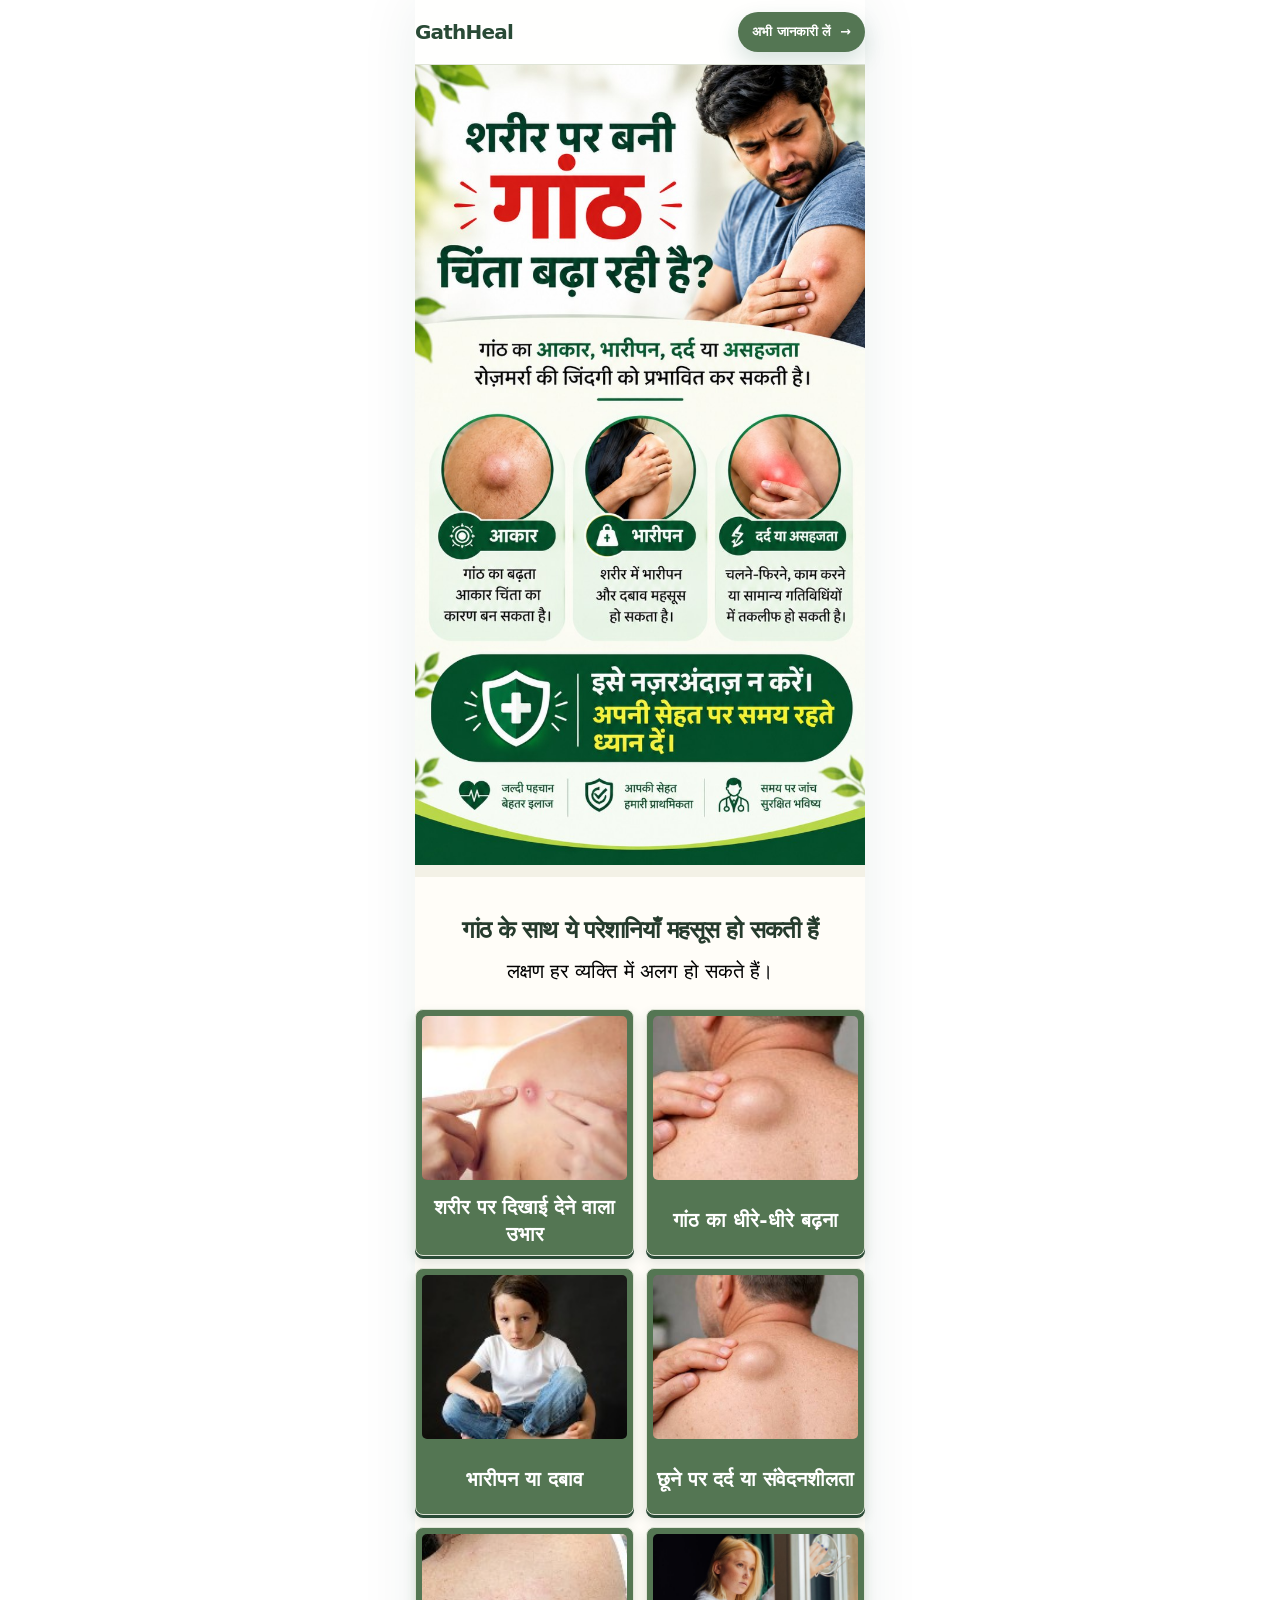
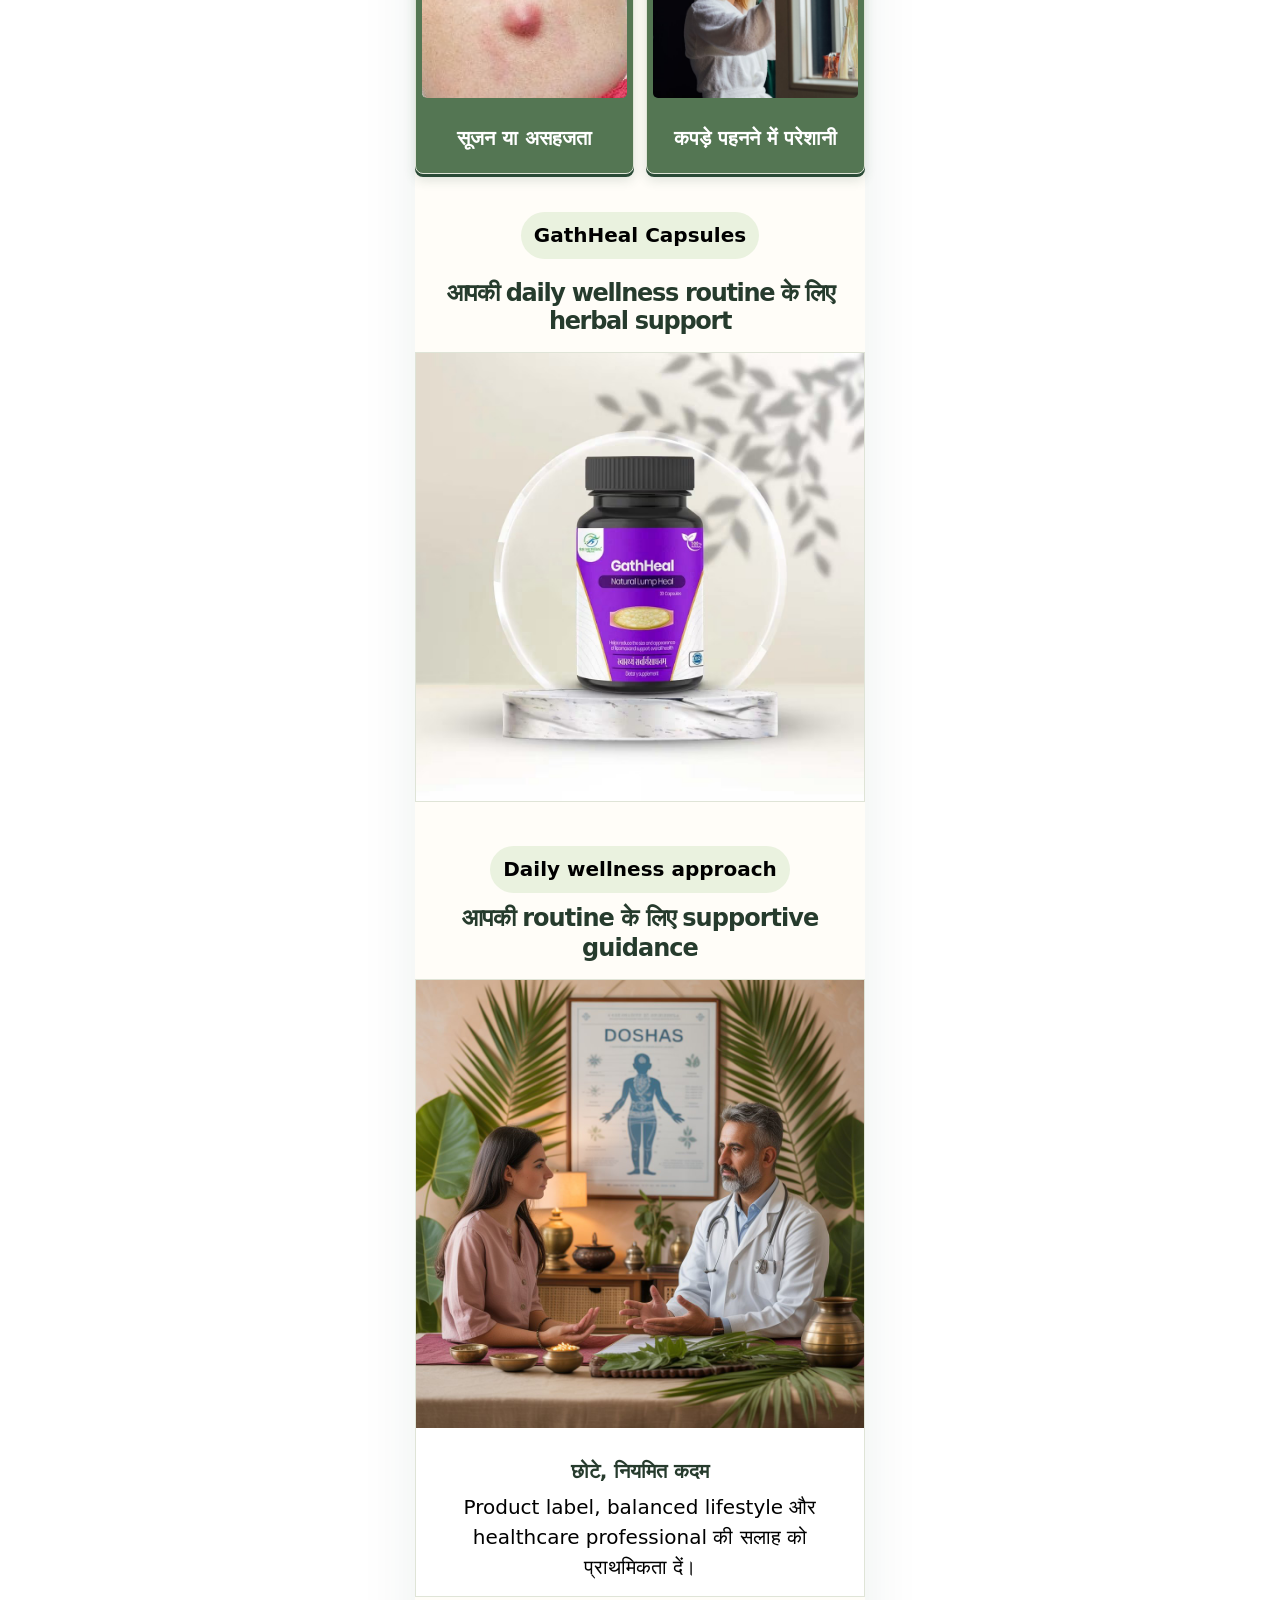
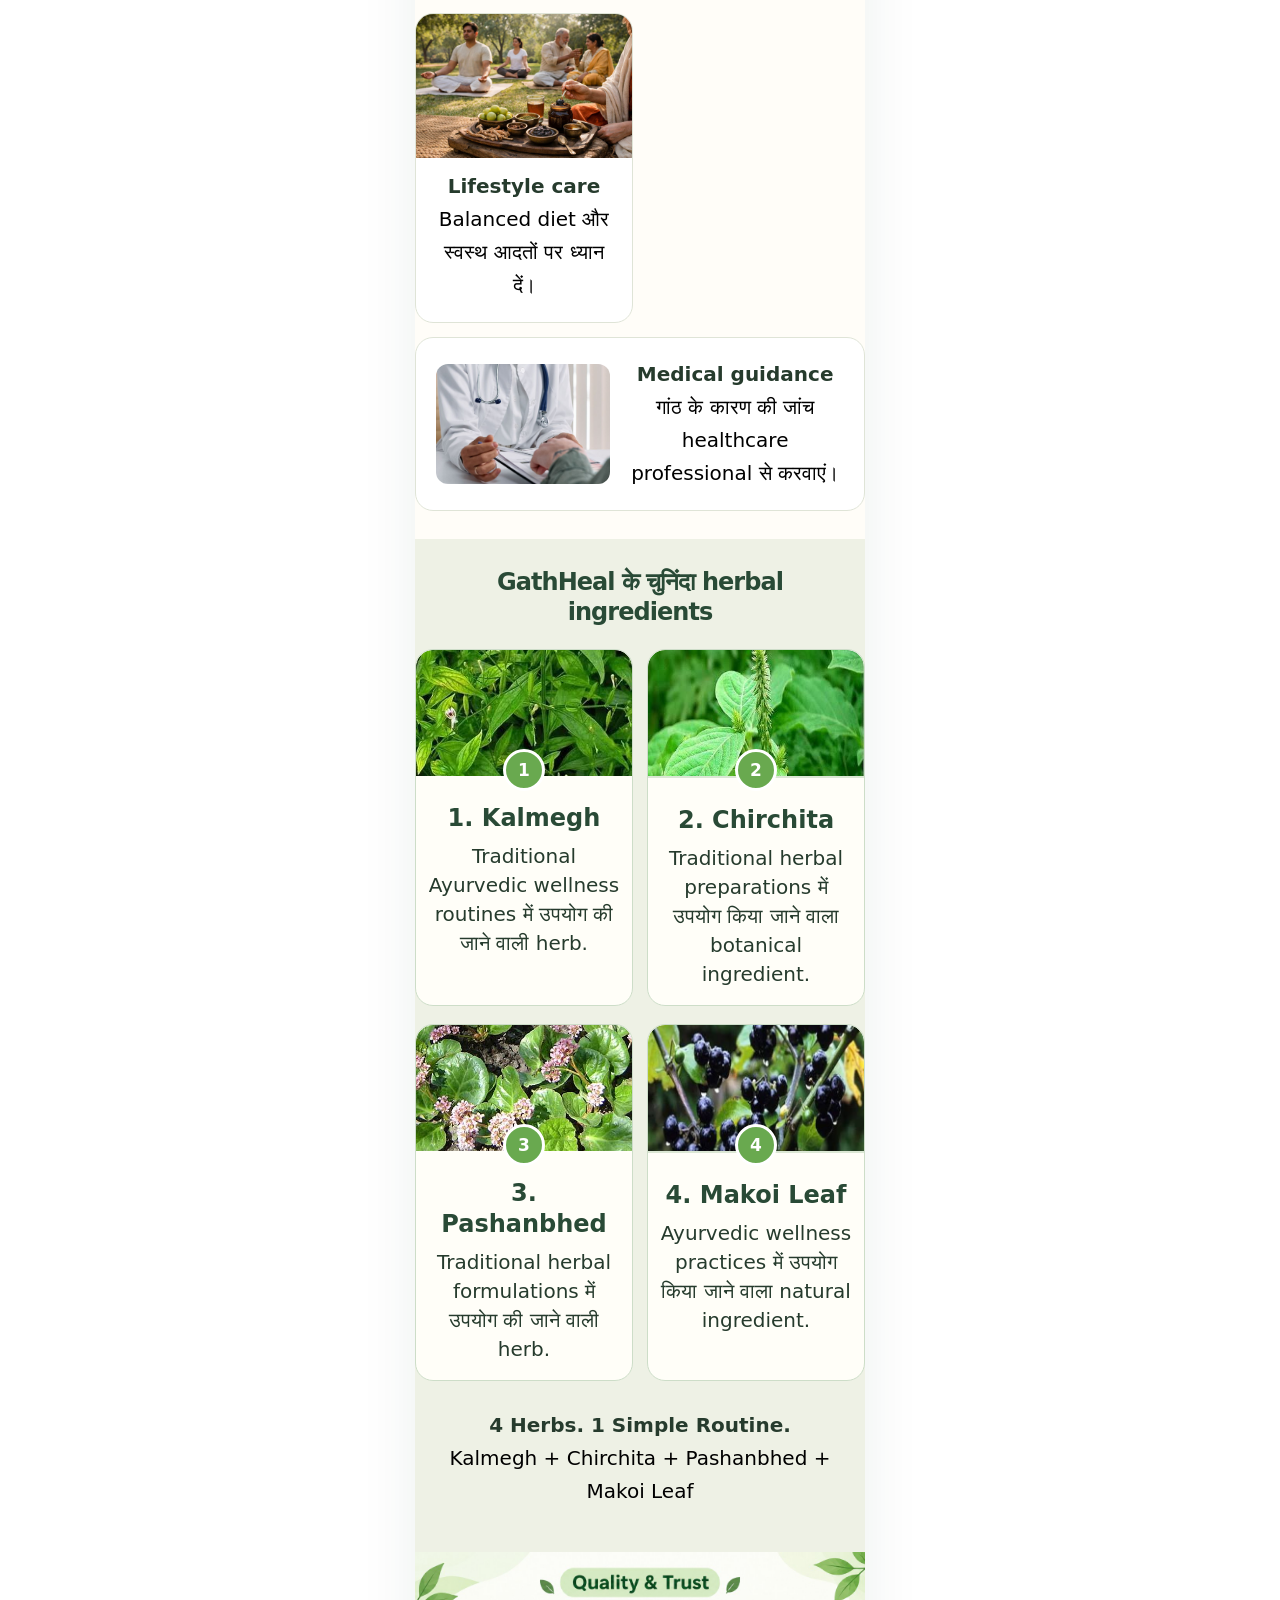
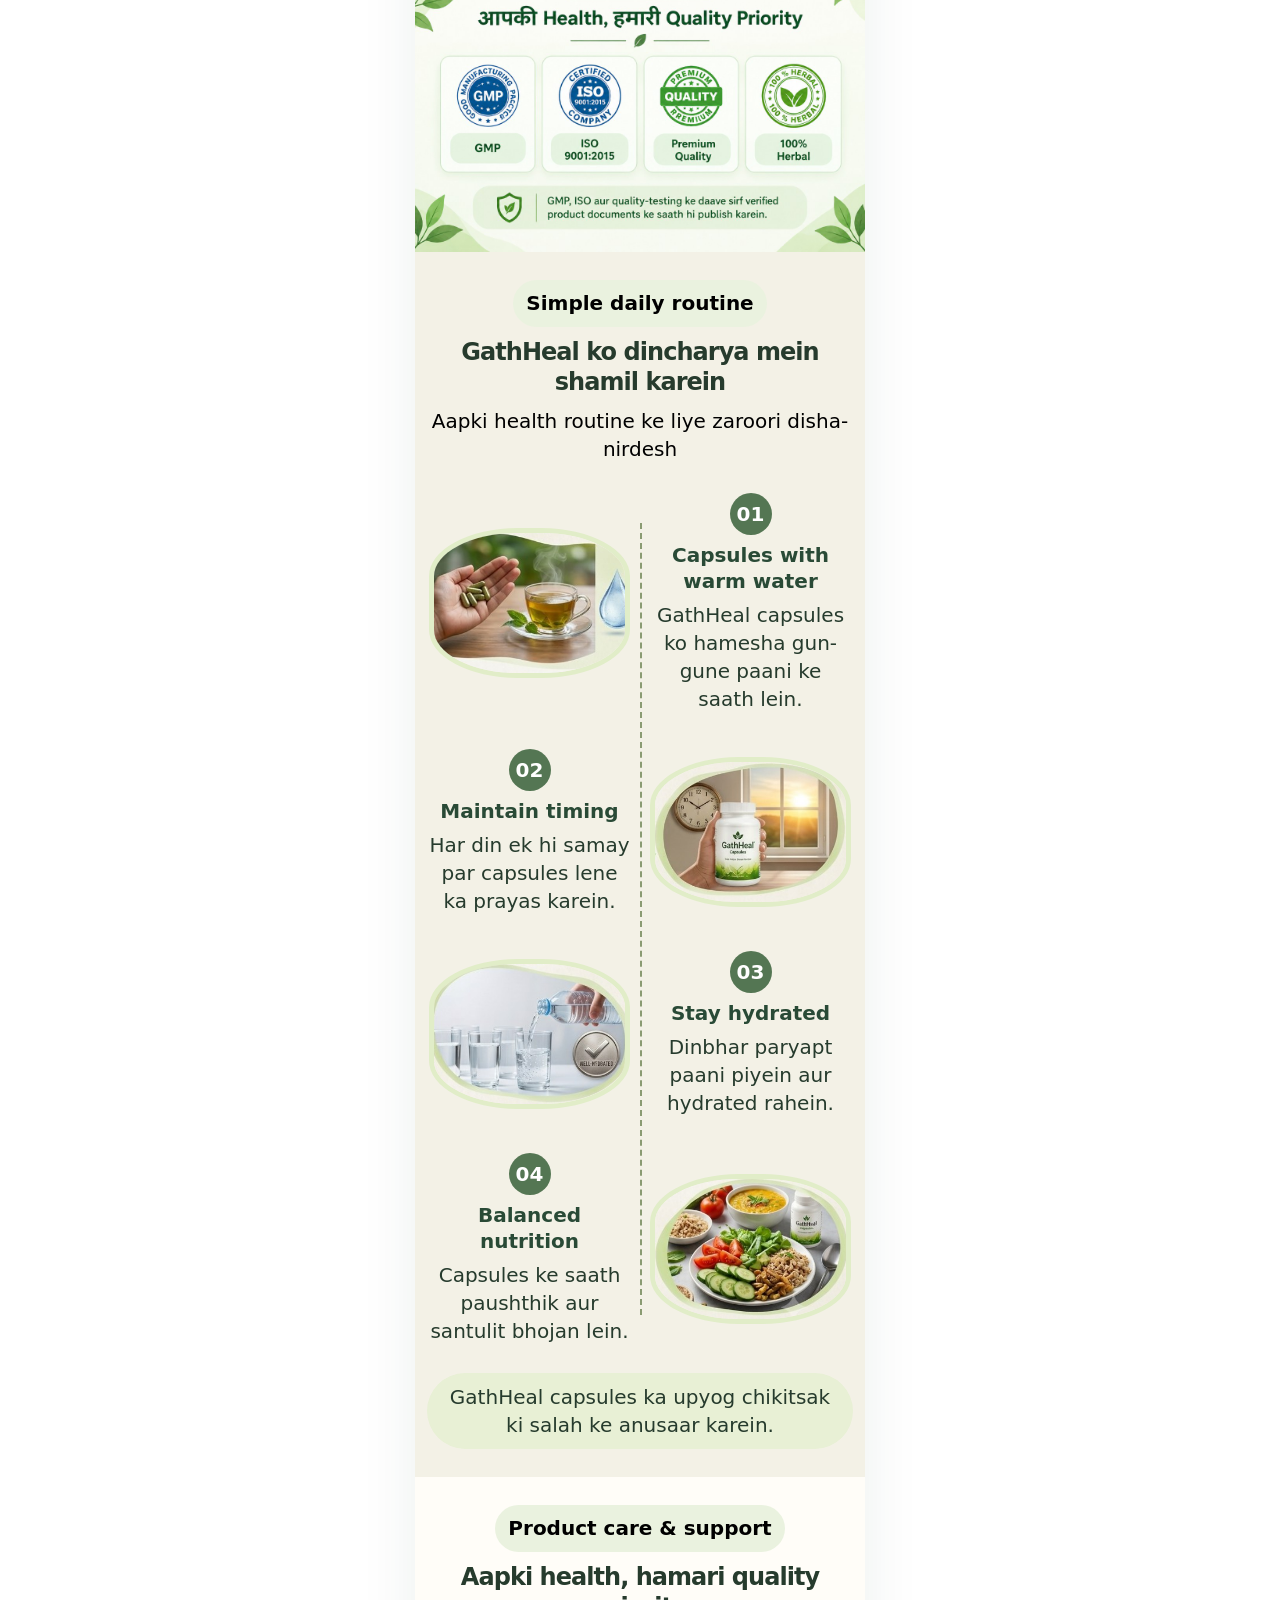
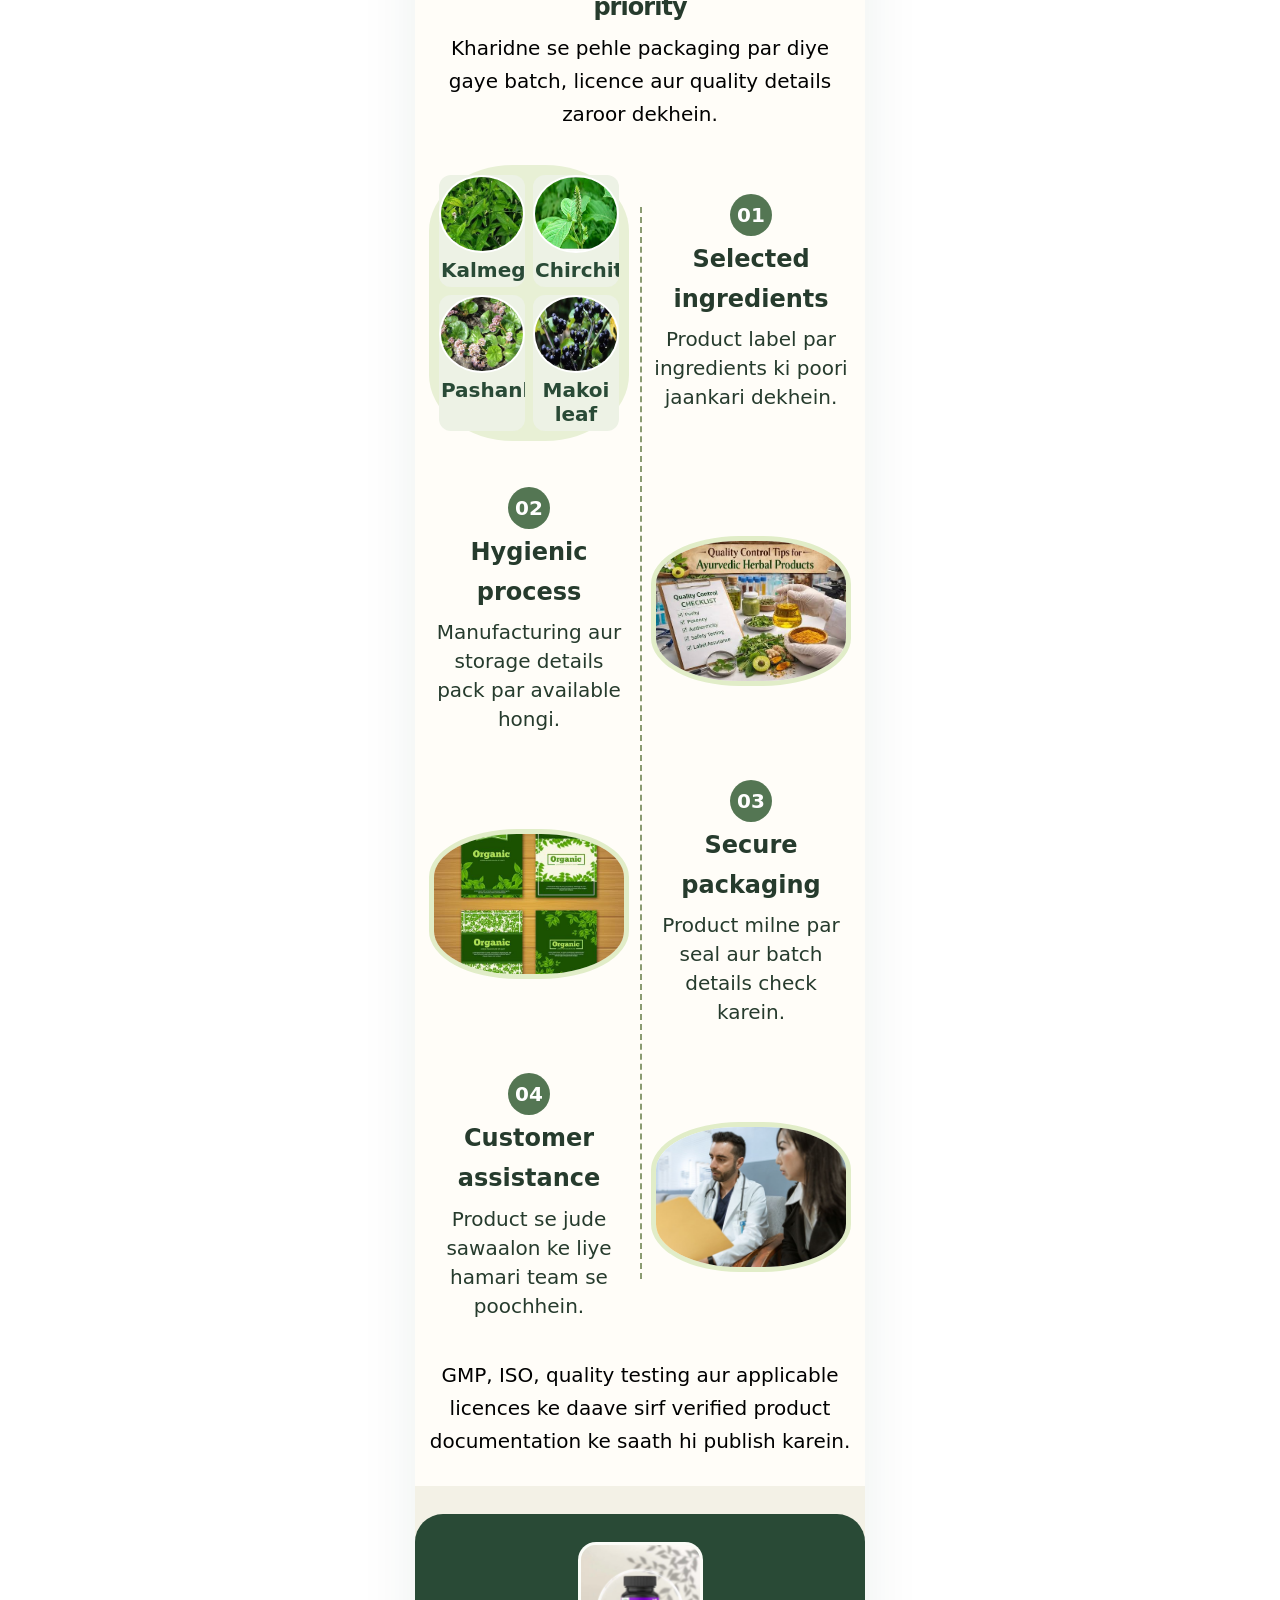
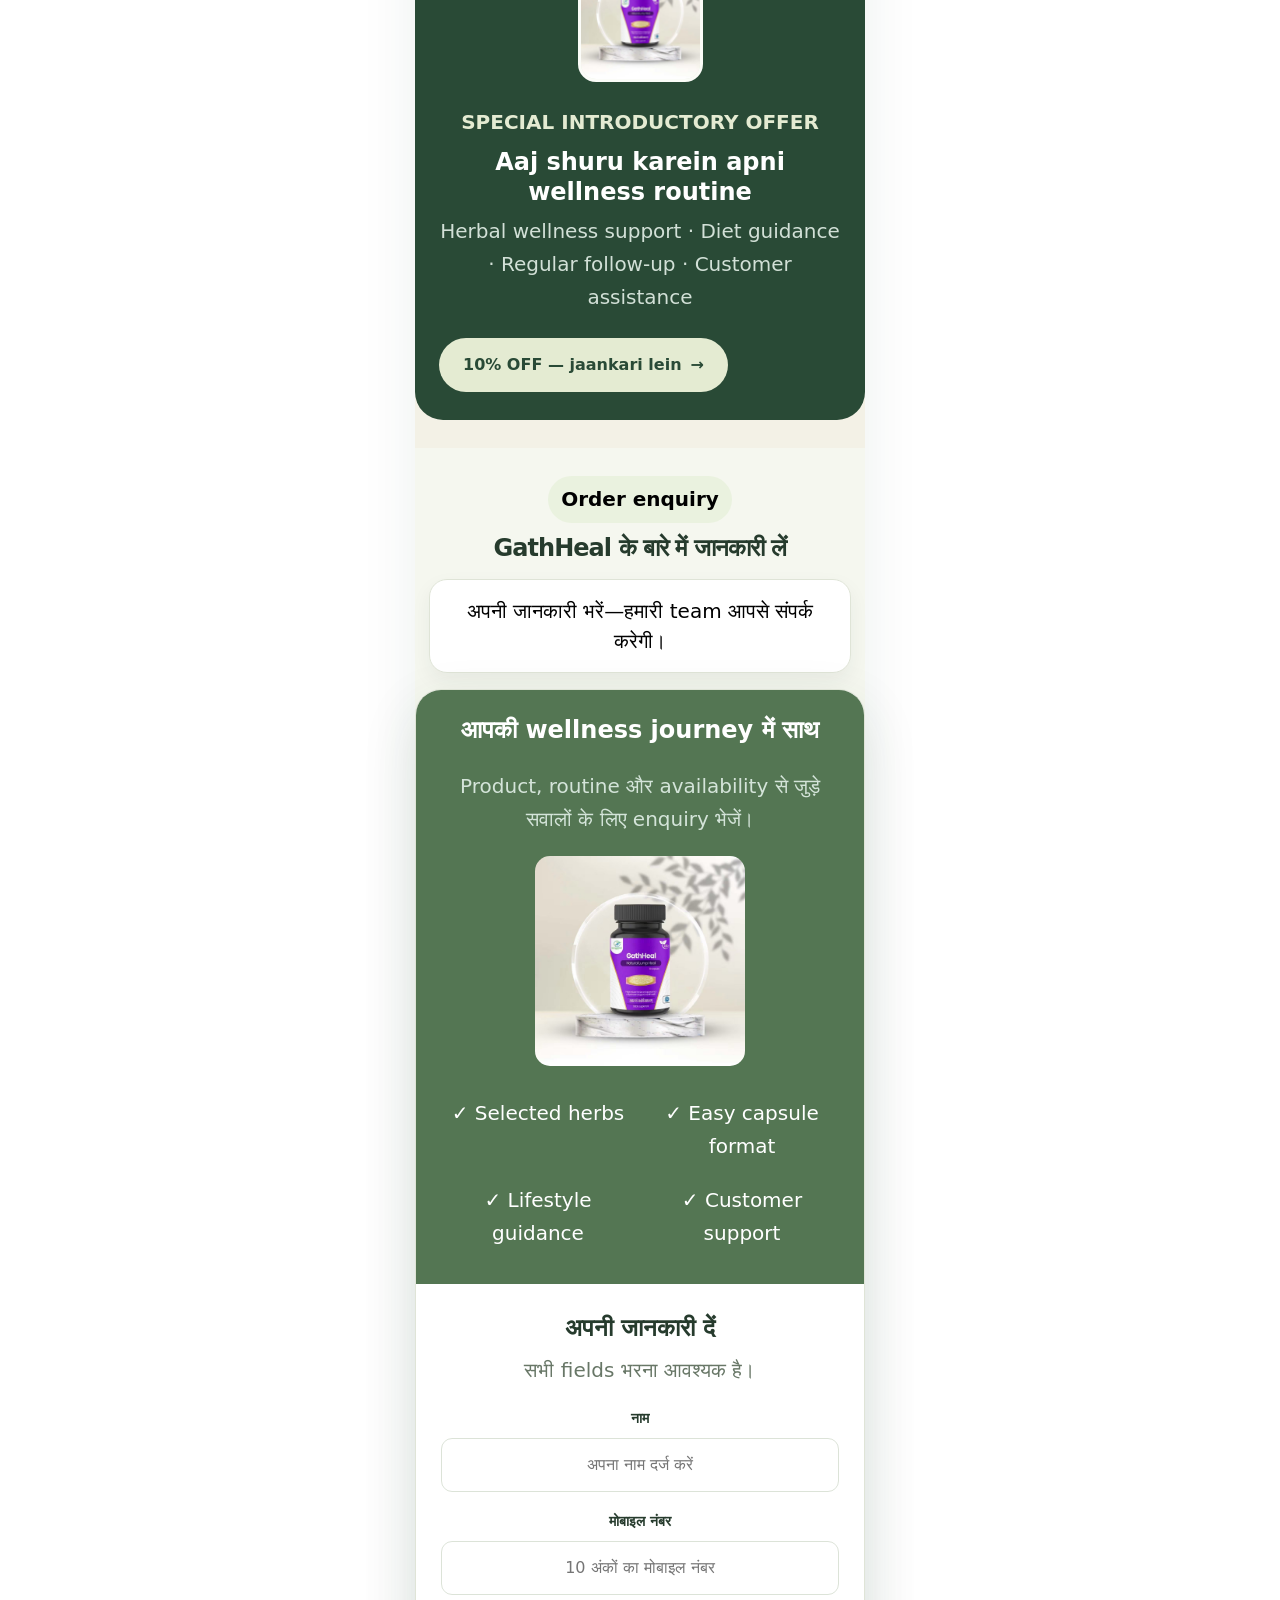
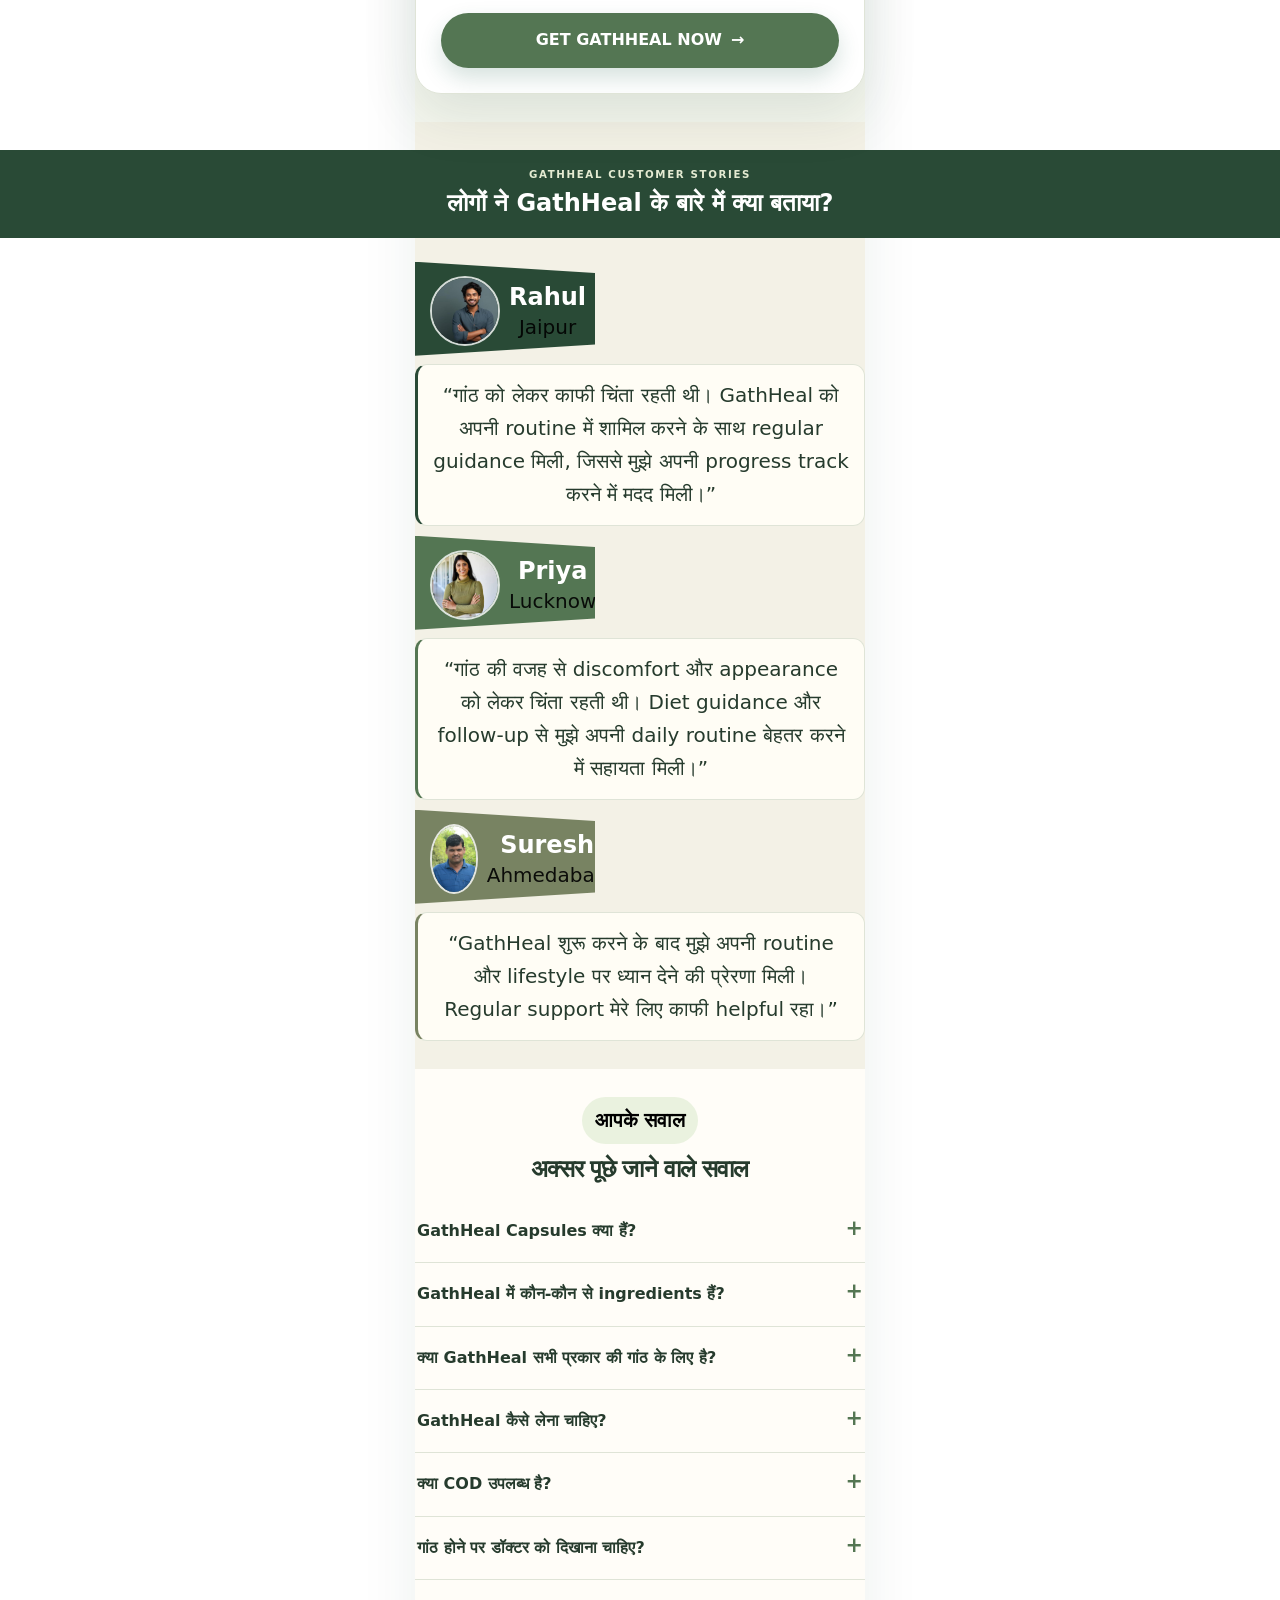
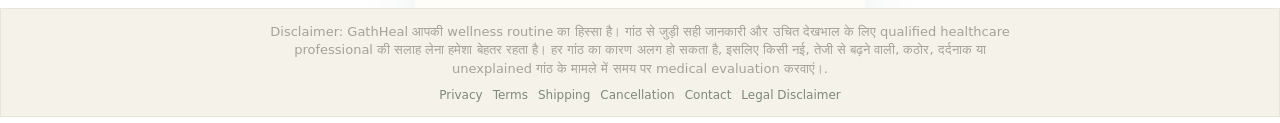
==== index.html @ c0bb1a1f "add" ====
<!doctype html>
<html lang="hi">
<head>
  <meta charset="utf-8">
  <meta name="viewport" content="width=device-width, initial-scale=1">
  <meta name="theme-color" content="#24553c">
  <meta name="description" content="GathHeal Capsules के बारे में जानकारी लें। किसी भी गांठ के लिए healthcare professional से medical evaluation अवश्य करवाएं।">
  <title>GathHeal Capsules | Ayurvedic Wellness Support</title>
  <link rel="stylesheet" href="style.css">
</head>
<body>
 
  <div class="nav-wrap">
    <nav class="nav container" aria-label="मुख्य navigation">
      <span class="brand-name">GathHeal</span>
      <div class="nav-links">
        <a href="#about">हमारे बारे में</a>
        <a href="#ingredients">Ingredients</a>
        <a href="#how-to-use">कैसे लें</a>
        <a href="#faq">FAQs</a>
      </div>
      <a class="button button-small" href="#order">अभी जानकारी लें <span aria-hidden="true">→</span></a>
    </nav>
  </div>

  <main>
    <section class="hero">
      <div class="container">
        <div class="hero-banner">
          <img src="images/gathheal-problem-banner.jpg" alt="शरीर पर बनी गांठ की चिंता, आकार, भारीपन, दर्द और असहजता से जुड़ा GathHeal awareness banner" width="768" height="1366" fetchpriority="high" decoding="async">
        </div>
       
      </div>
    </section>
    

    <section class="section" id="concerns">
      <div class="container">
        <div class="section-head">
          <h2>गांठ के साथ ये परेशानियाँ महसूस हो सकती हैं</h2>
          <p>लक्षण हर व्यक्ति में अलग हो सकते हैं।</p>
        </div>
        <div class="concern-roadmap">
          <svg class="concern-roadmap-track" viewBox="0 0 560 170" preserveAspectRatio="none" aria-hidden="true" focusable="false">
            <path class="concern-road" d="M10 68 C58 68 68 113 136 123 S224 140 280 140 S336 140 424 123 S502 68 550 68" />
            <path class="concern-road-center" d="M10 68 C58 68 68 113 136 123 S224 140 280 140 S336 140 424 123 S502 68 550 68" />
            <g class="concern-road-markers">
              <g transform="translate(49 57)"><circle r="21"/><text y="5">01</text></g>
              <g transform="translate(137 110)"><circle r="21"/><text y="5">02</text></g>
              <g transform="translate(225 132)"><circle r="21"/><text y="5">03</text></g>
              <g transform="translate(313 132)"><circle r="21"/><text y="5">04</text></g>
              <g transform="translate(401 110)"><circle r="21"/><text y="5">05</text></g>
              <g transform="translate(489 57)"><circle r="21"/><text y="5">06</text></g>
            </g>
          </svg>
          <ol class="concern-list" aria-label="गांठ से जुड़ी संभावित परेशानियाँ">
            <li class="concern-card problem-visual">
              <span class="concern-number">01</span>
              <img src="images/concern-bump-reference.jpg" alt="त्वचा पर दिखाई देने वाले उभार का वास्तविक close-up" loading="lazy">
              <p>शरीर पर दिखाई देने वाला उभार</p>
            </li>
            <li class="concern-card problem-visual">
              <span class="concern-number">02</span>
              <img src="images/concern-pain-reference.jpg" alt="गर्दन के उभार को दिखाता close-up" loading="lazy">
              <p>गांठ का धीरे-धीरे बढ़ना</p>
            </li>
            <li class="concern-card problem-visual">
              <span class="concern-number">03</span>
              <img src="images/concern-heaviness-reference.jpg" alt="असहजता महसूस करता बच्चा" loading="lazy">
              <p>भारीपन या दबाव</p>
            </li>
            <li class="concern-card problem-visual">
              <span class="concern-number">04</span>
              <img src="images/lump-symptom-pain.jpg" alt="गर्दन के उभार को छूकर जांचता व्यक्ति" loading="lazy">
              <p>छूने पर दर्द या संवेदनशीलता</p>
            </li>
            <li class="concern-card problem-visual">
              <span class="concern-number">05</span>
              <img src="images/concern-discomfort-reference.jpg" alt="त्वचा पर सूजन जैसे उभार का close-up" loading="lazy">
              <p>सूजन या असहजता</p>
            </li>
            <li class="concern-card problem-visual">
              <span class="concern-number">06</span>
              <img src="images/mirror-check.jpeg" alt="आईने में अपने शरीर को देखते हुए व्यक्ति" loading="lazy">
              <p>कपड़े पहनने में परेशानी</p>
            </li>
          </ol>
        </div>
      </div>
    </section>

   
      <div class="container two-col">
        <div>
          <span class="eyebrow">GathHeal Capsules</span>
          <h1>आपकी daily wellness routine के लिए herbal support</h1>
          
          <div class="section-visual">
            <img src="images/gathheal-product.jpeg" alt="GathHeal capsules का पैक" loading="lazy">
            
          </div>
         
          
        </div>
        
      </div>
    </section>

    <section class="section" id="wellness-support">
      <div class="container">
        <div class="section-head">
          <span class="eyebrow">Daily wellness approach</span>
          <h2>आपकी routine के लिए supportive guidance</h2>
        
        </div>
        <div class="section-visual">
          <img src="images/doctor  img.jpg" alt="व्यक्ति अपनी daily routine notebook में लिखता हुआ" loading="lazy">
          <div><strong>छोटे, नियमित कदम</strong><p>Product label, balanced lifestyle और healthcare professional की सलाह को प्राथमिकता दें।</p></div>
        </div>
        <div class="support-grid">
          
          <div class="support-item"><img class="support-photo" src="images/Lifestyle care.jpg" alt="Wellness routine लिखता व्यक्ति" loading="lazy"><strong>Lifestyle care</strong><p>Balanced diet और स्वस्थ आदतों पर ध्यान दें।</p></div>
          <div class="support-item"><img class="support-photo" src="images/practitioner-consultation.jpeg" alt="Healthcare professional patient को सुनता हुआ" loading="lazy"><strong>Medical guidance</strong><p>गांठ के कारण की जांच healthcare professional से करवाएं।</p></div>
        </div>
      </div>
    </section>

    <section class="section" id="ingredients">
      <div class="container">
        <div class="section-head">
          <span class="eyebrow">Ayurveda-inspired formulation</span>
          <h2>GathHeal के चुनिंदा herbal ingredients</h2>
         
        </div>
        <div class="ingredients">
          <article class="ingredient"><div class="ingredient-art"><img src="images/kalmegh.avif" alt="Kalmegh plant" loading="lazy"></div><div class="ingredient-copy"><h3>Kalmegh</h3><p>Traditional Ayurvedic wellness routines में उपयोग की जाने वाली herb.</p></div></article>
          <article class="ingredient"><div class="ingredient-art"><img src="images/chirchita.jpg" alt="Chirchita plant" loading="lazy"></div><div class="ingredient-copy"><h3>Chirchita</h3><p>Traditional herbal preparations में उपयोग किया जाने वाला botanical ingredient.</p></div></article>
          <article class="ingredient"><div class="ingredient-art"><img src="images/pashanbhed.jpg" alt="Pashanbhed plant" loading="lazy"></div><div class="ingredient-copy"><h3>Pashanbhed</h3><p>Traditional herbal formulations में उपयोग की जाने वाली herb.</p></div></article>
          <article class="ingredient"><div class="ingredient-art"><img class="plant-crop" src="images/makoi-leaf.jpg" alt="Makoi plant" loading="lazy"></div><div class="ingredient-copy"><h3>Makoi Leaf</h3><p>Ayurvedic wellness practices में उपयोग किया जाने वाला natural ingredient.</p></div></article>
        </div>
        <div class="section-head ingredient-summary"><strong>4 Herbs. 1 Simple Routine.</strong><p>Kalmegh + Chirchita + Pashanbhed + Makoi Leaf</p></div>
       
      </div>
    </section>

    <section class="section quality-trust" id="quality-trust">
      <div class="container">
        <img class="quality-trust-infographic" src="images/quality-trust-infographic.jpg" alt="Quality and trust: GMP, ISO 9001:2015, Premium Quality, and 100% Herbal badges with verified documentation note" width="1152" height="768" loading="lazy" decoding="async">
      </div>
    </section>
    <section class="section section-soft" id="how-to-use">
      <div class="container">
        <div class="section-head routine-section-head">
          <span class="eyebrow">Simple daily routine</span>
          <h2>GathHeal ko dincharya mein shamil karein</h2>
          <p>Aapki health routine ke liye zaroori disha-nirdesh</p>
        </div>
        <div class="routine-steps">
          <article class="routine-card">
            <div class="routine-copy"><span class="routine-number">01</span><h3>Capsules with warm water</h3><p>GathHeal capsules ko hamesha gun-gune paani ke saath lein.</p></div>
            <img class="routine-photo" src="images/routine-capsules.jpg" alt="Capsules aur garam herbal chai" loading="lazy" decoding="async">
          </article>
          <article class="routine-card">
            <div class="routine-copy"><span class="routine-number">02</span><h3>Maintain timing</h3><p>Har din ek hi samay par capsules lene ka prayas karein.</p></div>
            <img class="routine-photo" src="images/routine-timing.jpg" alt="Roz ke samay par GathHeal bottle" loading="lazy" decoding="async">
          </article>
          <article class="routine-card">
            <div class="routine-copy"><span class="routine-number">03</span><h3>Stay hydrated</h3><p>Dinbhar paryapt paani piyein aur hydrated rahein.</p></div>
            <img class="routine-photo" src="images/routine-hydration.jpg" alt="Glass mein paani daalte hue" loading="lazy" decoding="async">
          </article>
          <article class="routine-card">
            <div class="routine-copy"><span class="routine-number">04</span><h3>Balanced nutrition</h3><p>Capsules ke saath paushthik aur santulit bhojan lein.</p></div>
            <img class="routine-photo" src="images/routine-nutrition.jpg" alt="Sabziyon aur poshtik bhojan ki plate" loading="lazy" decoding="async">
          </article>
        </div>
        <p class="routine-note">GathHeal capsules ka upyog chikitsak ki salah ke anusaar karein.</p>
      </div>
    </section>

    <section class="section" id="product-care">
      <div class="container">
        <div class="section-head">
          <span class="eyebrow">Product care &amp; support</span>
          <h2>Aapki health, hamari quality priority</h2>
          <p>Kharidne se pehle packaging par diye gaye batch, licence aur quality details zaroor dekhein.</p>
        </div>
        <div class="product-care-steps">
          <article class="product-care-card">
            <div class="product-care-copy"><span class="product-care-number">01</span><h3>Selected ingredients</h3><p>Product label par ingredients ki poori jaankari dekhein.</p></div>
            <div class="product-care-herbs">
              <figure><img src="images/kalmegh.avif" alt="Kalmegh herb" loading="lazy"><figcaption>Kalmegh</figcaption></figure>
              <figure><img src="images/chirchita.jpg" alt="Chirchita herb" loading="lazy"><figcaption>Chirchita</figcaption></figure>
              <figure><img src="images/pashanbhed.jpg" alt="Pashanbhed herb" loading="lazy"><figcaption>Pashanbhed</figcaption></figure>
              <figure><img src="images/makoi-leaf.jpg" alt="Makoi leaf" loading="lazy"><figcaption>Makoi leaf</figcaption></figure>
            </div>
          </article>
          <article class="product-care-card">
            <div class="product-care-copy"><span class="product-care-number">02</span><h3>Hygienic process</h3><p>Manufacturing aur storage details pack par available hongi.</p></div>
            <img class="product-care-photo" src="images/Hygienic process.jpg" alt="GathHeal hygienic manufacturing and product storage" loading="lazy" decoding="async">
          </article>
          <article class="product-care-card">
            <div class="product-care-copy"><span class="product-care-number">03</span><h3>Secure packaging</h3><p>Product milne par seal aur batch details check karein.</p></div>
            <img class="product-care-photo" src="images/Secure packaging.jpg" alt="GathHeal product secure packaging" loading="lazy" decoding="async">
          </article>
          <article class="product-care-card">
            <div class="product-care-copy"><span class="product-care-number">04</span><h3>Customer assistance</h3><p>Product se jude sawaalon ke liye hamari team se poochhein.</p></div>
            <img class="product-care-photo" src="images/doctor-consultation.jpeg" alt="Healthcare professional helping a customer" loading="lazy" decoding="async">
          </article>
        </div>
        <p class="quality-note">GMP, ISO, quality testing aur applicable licences ke daave sirf verified product documentation ke saath hi publish karein.</p>
      </div>
    </section>
<section class="section section-soft" id="offer">
      <div class="container">
        <div class="offer">
          <img class="offer-image" src="images/gathheal-product.jpeg" alt="GathHeal product bottle" loading="lazy">
          <div><span class="offer-tag">SPECIAL INTRODUCTORY OFFER</span><h2>Aaj shuru karein apni wellness routine</h2><p>Herbal wellness support · Diet guidance · Regular follow-up · Customer assistance</p></div>
          <a class="button" href="#order">10% OFF — jaankari lein <span aria-hidden="true">→</span></a>
        </div>
      </div>
    </section>

    <section class="section form-section" id="order">
      <div class="container">
        <div class="section-head">
          <span class="eyebrow">Order enquiry</span>
          <h2>GathHeal के बारे में जानकारी लें</h2>
          <p class="order-intro">अपनी जानकारी भरें—हमारी team आपसे संपर्क करेगी।</p>
        </div>
        <div class="order-card">
          <aside class="order-aside">
            <h3>आपकी wellness journey में साथ</h3>
            <p>Product, routine और availability से जुड़े सवालों के लिए enquiry भेजें।</p>
            <img class="order-image" src="images/gathheal-product.jpeg" alt="GathHeal capsules का product pack" loading="lazy">
            <ul>
              <li>✓ Selected <span>herbs</span></li>
              <li>✓ Easy capsule format</li>
              <li>✓ Lifestyle guidance</li>
              <li>✓ Customer support</li>
            </ul>
          </aside>
          <form class="order-form" id="order-form">
            <h3>अपनी जानकारी दें</h3>
            <p>सभी fields भरना आवश्यक है।</p>
            <div class="field">
              <label for="customer-name">नाम</label>
              <input id="customer-name" name="name" type="text" placeholder="अपना नाम दर्ज करें" autocomplete="name" required minlength="2" title="नाम में केवल अक्षर और spaces दर्ज करें">
            </div>
            <div class="field">
              <label for="customer-phone">मोबाइल नंबर</label>
              <input id="customer-phone" name="phone" type="tel" inputmode="numeric" autocomplete="tel-national" placeholder="10 अंकों का मोबाइल नंबर" pattern="[6-9][0-9]{9}" maxlength="10" title="कृपया 6, 7, 8 या 9 से शुरू होने वाला 10 अंकों का नंबर दर्ज करें" required>
            </div>
            <button class="button" type="submit">GET GATHHEAL NOW <span aria-hidden="true">→</span></button>
          
            
          </form>
        </div>
      </div>
    </section>

    <section class="section testimonials-section" aria-labelledby="testimonials-title">
      <div class="container">
        <header class="testimonials-heading">
          <span>GATHHEAL CUSTOMER STORIES</span>
          <h2 id="testimonials-title">लोगों ने GathHeal के बारे में क्या बताया?</h2>
        </header>
        <div class="testimonial-list">
          <article class="testimonial-row testimonial-rahul">
            <div class="testimonial-person"><span></span><div class="testimonial-identity"><img src="images/suresh.jpg" alt=""><div><h3>Rahul</h3><p>Jaipur</p></div></div></div>
            <blockquote class="testimonial-quote">“गांठ को लेकर काफी चिंता रहती थी। GathHeal को अपनी routine में शामिल करने के साथ regular guidance मिली, जिससे मुझे अपनी progress track करने में मदद मिली।”</blockquote>
          </article>
          <article class="testimonial-row testimonial-priya">
            <div class="testimonial-person"><span></span><div class="testimonial-identity"><img src="images/priyya.jpg" alt=""><div><h3>Priya</h3><p>Lucknow</p></div></div></div>
            <blockquote class="testimonial-quote">“गांठ की वजह से discomfort और appearance को लेकर चिंता रहती थी। Diet guidance और follow-up से मुझे अपनी daily routine बेहतर करने में सहायता मिली।”</blockquote>
          </article>
          <article class="testimonial-row testimonial-suresh">
            <div class="testimonial-person"><span></span><div class="testimonial-identity"><img src="images/mujhesh.avif" alt=""><div><h3>Suresh</h3><p>Ahmedabad</p></div></div></div>
            <blockquote class="testimonial-quote">“GathHeal शुरू करने के बाद मुझे अपनी routine और lifestyle पर ध्यान देने की प्रेरणा मिली। Regular support मेरे लिए काफी helpful रहा।”</blockquote>
          </article>
        </div>
      </div>
    </section>

    <section class="section" id="faq">
      <div class="container">
        <div class="section-head"><span class="eyebrow">आपके सवाल</span><h2>अक्सर पूछे जाने वाले सवाल</h2></div>
       
        <div class="faq">
          <details><summary>GathHeal Capsules क्या हैं?</summary><p>GathHeal एक Ayurvedic herbal formulation है, जिसमें traditional herbs का संयोजन शामिल है। यह supportive wellness product है, किसी बीमारी का इलाज नहीं।</p></details>
          <details><summary>GathHeal में कौन-कौन से ingredients हैं?</summary><p>Kalmegh, Chirchita, Pashanbhed और Makoi Leaf. खरीदने से पहले पैक पर दी गई पूरी ingredient list पढ़ें।</p></details>
          <details><summary>क्या GathHeal सभी प्रकार की गांठ के लिए है?</summary><p>नहीं। हर गांठ का कारण अलग हो सकता है। Proper medical evaluation ज़रूरी है; GathHeal medical diagnosis या treatment का विकल्प नहीं है।</p></details>
          <details><summary>GathHeal कैसे लेना चाहिए?</summary><p>Product label या qualified practitioner द्वारा बताए गए निर्देशों के अनुसार ही लें।</p></details>
          <details><summary>क्या COD उपलब्ध है?</summary><p>COD selected locations पर उपलब्ध हो सकती है। Order enquiry के बाद हमारी team availability confirm करेगी।</p></details>
          <details><summary>गांठ होने पर डॉक्टर को दिखाना चाहिए?</summary><p>हाँ, किसी भी नई गांठ के लिए healthcare professional से सलाह लेना उचित है। अगर गांठ तेजी से बढ़ रही हो, दर्दनाक या कठोर हो, या बनी हुई हो तो जल्द जांच करवाएं।</p></details>
        </div>
      </div>
    </section>
  </main>

  <footer class="disclaimer" id="legal-disclaimer" aria-labelledby="disclaimer-title">
    <div class="container disclaimer-inner">
      <h2 id="disclaimer-title">Disclaimer</h2>
      <p><strong>Disclaimer:</strong> GathHeal आपकी wellness routine का हिस्सा है। गांठ से जुड़ी सही जानकारी और उचित देखभाल के लिए qualified healthcare professional की सलाह लेना हमेशा बेहतर रहता है। हर गांठ का कारण अलग हो सकता है, इसलिए किसी नई, तेजी से बढ़ने वाली, कठोर, दर्दनाक या unexplained गांठ के मामले में समय पर medical evaluation करवाएं।.</p>
      <nav class="policy-links" aria-label="Policies and contact">
        <a href="#policy-detail" data-policy-link data-policy="privacy-policy" aria-expanded="false" aria-controls="policy-detail">Privacy</a>
        <a href="#policy-detail" data-policy-link data-policy="terms-policy" aria-expanded="false" aria-controls="policy-detail">Terms</a>
        <a href="#policy-detail" data-policy-link data-policy="shipping-policy" aria-expanded="false" aria-controls="policy-detail">Shipping</a>
        <a href="#policy-detail" data-policy-link data-policy="cancellation-policy" aria-expanded="false" aria-controls="policy-detail">Cancellation</a>
        <a href="#order">Contact</a>
        <a href="#legal-disclaimer">Legal Disclaimer</a>
      </nav>
      <section class="policy-detail" id="policy-detail" aria-live="polite" hidden>
        <h3 id="policy-detail-title"></h3>
        <p id="policy-detail-text"></p>
      </section>
    </div>
  </footer>
  
  <div class="scroll-cta"><a class="button" href="#order">10% OFF — जानकारी लें <span aria-hidden="true">→</span></a></div>
  <script>
    const year = document.getElementById("year");
    if (year) year.textContent = new Date().getFullYear();

    const policyContent = {
      "privacy-policy": {
        title: "Privacy Policy",
        text: "यह landing page का order form demo है। इसमें दी गई जानकारी किसी server या CRM पर submit या store नहीं होती।"
      },
      "terms-policy": {
        title: "Terms",
        text: "GathHeal herbal wellness support के लिए है; यह diagnosis, emergency treatment या medical care का विकल्प नहीं है। Product label और qualified healthcare professional की सलाह का पालन करें।"
      },
      "shipping-policy": {
        title: "Shipping Policy",
        text: "COD selected locations पर उपलब्ध हो सकती है। Availability और delivery details order से पहले confirm करें।"
      },
      "cancellation-policy": {
        title: "Cancellation Policy",
        text: "इस landing page पर cancellation, return या refund की शर्तें उपलब्ध नहीं हैं। Order देने से पहले seller से लागू शर्तें confirm करें।"
      }
    };
    const policyDetail = document.getElementById("policy-detail");
    const policyDetailTitle = document.getElementById("policy-detail-title");
    const policyDetailText = document.getElementById("policy-detail-text");
    document.querySelectorAll("[data-policy-link]").forEach(function (link) {
      link.addEventListener("click", function (event) {
        event.preventDefault();
        const policy = policyContent[this.dataset.policy];
        if (!policy) return;
        const isOpen = !policyDetail.hidden && policyDetailTitle.textContent === policy.title;
        document.querySelectorAll("[data-policy-link]").forEach(function (policyLink) {
          policyLink.setAttribute("aria-expanded", "false");
        });
        policyDetail.hidden = isOpen;
        if (!isOpen) {
          policyDetailTitle.textContent = policy.title;
          policyDetailText.textContent = policy.text;
          this.setAttribute("aria-expanded", "true");
        }
      });
    });

    const orderForm = document.getElementById("order-form");
    const customerName = document.getElementById("customer-name");
    const customerPhone = document.getElementById("customer-phone");

    customerName.addEventListener("input", function () {
      this.value = this.value.replace(/[^\p{L}\s]/gu, "").replace(/\s+/g, " ").trimStart();
      this.setCustomValidity(this.value.trim().replace(/\s/g, "").length < 2 && this.value.length > 0
        ? "कृपया नाम में कम से कम 2 अक्षर दर्ज करें।"
        : "");
    });
    customerPhone.addEventListener("input", function () {
      this.value = this.value.replace(/\D/g, "").slice(0, 10);
    });

    orderForm.addEventListener("submit", function (event) {
      event.preventDefault();
      if (!this.reportValidity()) return;
      window.location.assign(new URL("thank.html", window.location.href).href);
    });

    function updateScrollCta() {
      const disclaimer = document.getElementById("legal-disclaimer");
      const disclaimerVisible = disclaimer && disclaimer.getBoundingClientRect().top < window.innerHeight;
      document.body.classList.toggle("has-scrolled", window.scrollY > 180);
      document.body.classList.toggle("in-disclaimer", Boolean(disclaimerVisible));
    }
    window.addEventListener("scroll", updateScrollCta, { passive: true });
    updateScrollCta();

    if ("IntersectionObserver" in window && !window.matchMedia("(prefers-reduced-motion: reduce)").matches) {
      document.documentElement.classList.add("motion-ready");
      const revealObserver = new IntersectionObserver(function (entries, observer) {
        entries.forEach(function (entry) {
          if (entry.isIntersecting) {
            entry.target.classList.add("is-visible");
            observer.unobserve(entry.target);
          }
        });
      }, { threshold: 0.12 });
      document.querySelectorAll(".section-head, .problem-visual, .symptom, .section-visual, .ingredient, .quality-trust-card, .step, .support-item, .care-step, .offer, .order-card, .faq details, .disclaimer-inner").forEach(function (element, index) {
        element.classList.add("reveal", "reveal-delay-" + (index % 4));
        revealObserver.observe(element);
      });
    }
  </script>
</body>
</html>
---- style.css ----
/* ===== Global styles ===== */
:root {
  --ink: #263b2d;
  --muted: #687767;
  --green: #547653;
  --green-dark: #294a36;
  --lime: #e4ebd2;
  --cream: #f3f1e6;
  --white: #fffdf8;
  --line: #dfe4d7;
  --orange: #a9824d;
  --shadow: 0 20px 55px rgba(30, 65, 43, .12);
  --radius: 24px;
}

/* Keep accents within a calm herbal palette. */
.symptom { background: #f6f5ec; }
.concern-roadmap { scrollbar-color: #8a9b72 #e8eadf; }
.concern-road { stroke: #71865f; filter: drop-shadow(0 4px 2px rgba(41, 74, 54, .18)); }
.concern-road-center { stroke: #f3f1e6; }
.concern-road-markers circle,
.concern-road-markers g:nth-child(n + 4) circle { fill: #a9824d; }
.concern-card.problem-visual,
.concern-card:nth-child(n + 4) { background: #547653; box-shadow: 0 3px 0 #294a36, 0 6px 12px rgba(41, 74, 54, .16); }
.concern-card.problem-visual { border-color: #dfe4d7; }
.notice { background: #f5f1e4; border-color: #e7dcc3; color: #66583f; }
#ingredients { background: #eef1e5; }
#quality-trust { background: linear-gradient(120deg, #294a36, #3f6547 55%, #547653); }
.testimonial-priya { --testimonial-color: #547653; }
.testimonial-suresh { --testimonial-color: #788362; }
.disclaimer { background: #f5f3e9; border-color: #e8e5d9; }
.problem-visual, .symptom, .section-visual, .ingredient, .step,
.support-item, .offer, .order-card, .order-intro, .faq details,
.notice, .policy-detail { outline: none; animation: none; }

* {
  box-sizing: border-box;
}

html {
  scroll-behavior: smooth;
}

body {
  width: 100%;
  max-width: 450px;
  min-height: 100vh;
  margin: 0 auto;
  container-type: inline-size;
  color: var(--ink);
  background: var(--white);
  font-family: "Noto Sans Devanagari", "Nirmala UI", "Mangal", system-ui, sans-serif;
  line-height: 1.65;
  box-shadow: 0 0 55px rgba(27, 59, 45, .08);
}

a {
  color: inherit;
  text-decoration: none;
}

button, input {
  font: inherit;
}

img {
  max-width: 100%;
}

.container {
  width: min(100% - 30px, 420px);
  margin-inline: auto;
}

#concerns > .container {
  width: min(100% - 16px, 560px);
}

/* ===== Navigation: .nav-wrap, .nav, .brand, .nav-links ===== */
.topbar {
  background: var(--green-dark);
  color: white;
  text-align: center;
  padding: 8px 16px;
  font-size: .84rem;
}

.nav-wrap {
  background: rgba(255,255,255,.93);
  border-bottom: 1px solid var(--line);
}

.nav {
  min-height: 74px;
  display: flex;
  justify-content: space-between;
  align-items: center;
  gap: 20px;
}

.brand {
  display: inline-flex;
  align-items: center;
  gap: 10px;
  font-weight: 850;
  font-size: 1.25rem;
  letter-spacing: -.04em;
}

.brand-name {
  color: var(--green-dark);
  font-weight: 850;
  font-size: 1.25rem;
  letter-spacing: -.04em;
}

.brand-mark {
  width: 37px;
  height: 37px;
  display: grid;
  place-items: center;
  color: var(--green-dark);
  background: var(--lime);
  border-radius: 13px;
  font-size: 1.3rem;
}

.nav-links {
  display: flex;
  gap: 26px;
  align-items: center;
  color: var(--muted);
  font-size: .92rem;
}

.nav-links a:hover {
  color: var(--green);
}

.button {
  display: inline-flex;
  align-items: center;
  justify-content: center;
  gap: 9px;
  border: 0;
  border-radius: 999px;
  padding: 14px 24px;
  color: #fff;
  background: var(--green);
  font-weight: 750;
  cursor: pointer;
  transition: transform .25s ease, background .25s ease, box-shadow .25s ease;
  box-shadow: 0 10px 22px rgba(29,96,73,.18);
}

.button:hover {
  background: var(--green-dark);
  transform: translateY(-2px);
}

.button span[aria-hidden="true"] {
  transition: transform .25s ease;
}

.button:hover span[aria-hidden="true"] {
  transform: translateX(4px);
}

.button-small {
  padding: 10px 19px;
  font-size: .9rem;
}

/* ===== #hero / .hero ===== */
.hero {
  overflow: hidden;
  position: relative;
  background: var(--cream);
  padding: 0 0 24px;
}

.hero::before {
  display: none;
}

.hero > .container {
  width: 100%;
}

.hero-banner {
  overflow: hidden;
  margin: 0;
  border: 0;
  border-radius: 0;
  background: var(--white);
  box-shadow: none;
}

.hero-banner img {
  display: block;
  width: 100%;
  height: auto;
}

.hero-action {
  position: relative;
  display: grid;
  justify-items: center;
  gap: 10px;
  margin: 20px auto 0;
  text-align: center;
}

.hero-action .button {
  min-width: 220px;
}

.hero-medical-note {
  max-width: 360px;
  margin: 4px auto 0;
  color: var(--muted);
  font-size: .78rem;
  text-align: center;
}

.hero-grid {
  display: grid;
  grid-template-columns: 1.08fr .92fr;
  align-items: center;
  gap: 52px;
  position: relative;
}

.eyebrow {
  display: inline-flex;
  text-align: center;
  align-items: center;
  gap: 8px;
  color:black;
   
  background: #eaf2df;
  border-radius: 999px;
  padding: 7px 13px;
  font-size: 23px;
  font-weight: 750; 
   text-align: center;

}

h1, h2, h3, p {
  margin-top: 0;  
  color: black: 
 
}

h1, h2, h3 {
  text-align: center; 
}

h1 {
  max-width: 680px;
  margin: 20px 0 16px;
  font-size: 23px;
  line-height: 1.17;
  letter-spacing: -.055em;
}

h1 span {
  color: var(--green);
}

h2 {
  font-size: 20px; 
   
}

h3 {
  font-size: 22px; 
   text-align: center;
}

.hero-copy {
  color: var(--muted);
  font-size: 1.12rem;
  max-width: 620px;
}

.hero-warning {
  font-size: .88rem;
  margin: 17px 0 0;
  color: #a8191f;
}

.check-grid {
  display: grid;
  grid-template-columns: 1fr 1fr;
  gap: 12px 18px;
  margin: 26px 0 30px;
}

.check-item {
  color: var(--ink);
  font-size: 18px;
}

.check {
  color: var(--green);
  font-weight: 900;
  margin-right: 7px;
}

.hero-art {
  min-height: 440px;
  display: grid;
  place-items: center;
  position: relative;
}

.art-orbit {
  width: min(390px, 92%);
  aspect-ratio: 1;
  border-radius: 50%;
  background: #e9efda;
  display: grid;
  place-items: center;
  position: relative;
}

.art-orbit::before, .art-orbit::after {
  content: "";
  position: absolute;
  border: 1px solid rgba(29,96,73,.14);
  border-radius: 50%;
  inset: 24px;
}

.art-orbit::after {
  inset: 48px;
}

.product-card {
  z-index: 1;
  width: 220px;
  min-height: 315px;
  background: linear-gradient(145deg, #fff 0%, #f4f3e9 100%);
  border: 1px solid #e0e4d7;
  border-radius: 20px 20px 30px 30px;
  box-shadow: 0 28px 50px rgba(31,68,49,.2);
  padding: 24px 19px;
  text-align: center;
  transform: rotate(-4deg);
}

.product-leaf {
  color: var(--green);
  font-size: 2.1rem;
  line-height: 1;
}

.product-name {
  display: block;
  color: var(--green-dark);
  font-size: 1.65rem;
  font-weight: 900;
  letter-spacing: -.06em;
  margin-top: 24px;
}

.product-rule {
  height: 2px;
  width: 52px;
  background: var(--orange);
  margin: 14px auto;
}

.product-sub {
  color: var(--muted);
  font-size: .76rem;
  line-height: 1.55;
}

.product-herbs {
  display: inline-block;
  background: #eaf2df;
  color: var(--green-dark);
  padding: 7px 10px;
  border-radius: 7px;
  font-size: .7rem;
  font-weight: 700;
  margin-top: 16px;
}

.product-photo {
  z-index: 1;
  display: block;
  width: 88%;
  height: auto;
  aspect-ratio: 1;
  object-fit: cover;
  border-radius: 24px;
  box-shadow: 0 20px 40px rgba(31,68,49,.18);
  animation: product-float 5s ease-in-out infinite;
}

.hero-photo-wrap {
  width: 100%;
  height: 300px;
  overflow: hidden;
  position: relative;
  border: 6px solid #fff;
  border-radius: 26px;
  background: #e8e4db;
  box-shadow: 0 22px 45px rgba(31,68,49,.2);
}

.hero-photo {
  display: block;
  width: 100%;
  height: 100%;
  object-fit: cover;
  object-position: 48% 34%;
}

.hero-photo-wrap::after {
  content: "";
  position: absolute;
  inset: 38% 0 0;
  background: linear-gradient(transparent, rgba(17,42,30,.48));
  pointer-events: none;
}

.hero-photo-label {
  position: absolute;
  z-index: 1;
  left: 13px;
  bottom: 13px;
  max-width: 205px;
  color: #fff;
  font-size: .72rem;
  font-weight: 700;
  line-height: 1.4;
  text-shadow: 0 1px 4px rgba(0,0,0,.3);
}

.hero-product-badge {
  position: absolute;
  z-index: 2;
  right: 10px;
  bottom: 11px;
  width: 93px;
  height: 93px;
  padding: 4px;
  border: 2px solid #fff;
  border-radius: 20px;
  background: #fff;
  box-shadow: 0 8px 20px rgba(0,0,0,.2);
}

.hero-product-badge img {
  display: block;
  width: 100%;
  height: 100%;
  object-fit: cover;
  border-radius: 14px;
}

.floating-note {
  position: absolute;
  z-index: 2;
  background: white;
  box-shadow: var(--shadow);
  border: 1px solid var(--line);
  border-radius: 14px;
  padding: 12px 16px;
  font-size: .83rem;
  font-weight: 700;
}

.note-one {
  top: 62px;
  right: 4px;
}

.note-two {
  bottom: 45px;
  left: 0;
}

.trust-row {
  display: flex;
  gap: 22px;
  flex-wrap: wrap;
  margin-top: 30px;
  color: var(--muted);
  font-size: .82rem;
}

.trust-row span {
  display: inline-flex;
  gap: 7px;
  align-items: center;
}

/* ===== Shared section layout: .section, .section-head ===== */
.section {
  padding: 40px 0;
}

.section-soft {
  background: var(--cream);
}

.section-head {
  max-width: 720px;
  margin: 0 auto 24px;
  text-align: center;
}

.section-head h2 {
  font-size: 23px;
  line-height: 1.25;
  letter-spacing: -.04em;
  margin: 10px 0;
}

.section-head p {
  
  margin-bottom: 0; 
  color: black;

}

/* ===== #concerns: .problem-visuals, .problem-visual ===== */
.symptoms {
  display: grid;
  grid-template-columns: repeat(4, 1fr);
  gap: 14px; 
 
}

.symptom {
  padding: 19px;
  border: 1px solid var(--line);
  border-radius: 16px;
  background: rgb(232, 230, 230);
  font-weight: 650;
  font-size: 16px
}

.symptom-icon {
  display: block;
  font-size: 16px;
  margin-bottom: 8px;
}

.problem-visuals {
  display: grid;
  grid-template-columns: repeat(2, minmax(0, 1fr));
  gap: 12px;
  margin-bottom: 14px;
}

.problem-visual {
  min-width: 0;
  margin: 0;
  overflow: hidden;
  border: 1px solid var(--line);
  border-radius: 15px;
  background: #fff;
  text-align: center;
}

.problem-visual img {
  display: block;
  width: 100%;
  aspect-ratio: 1.72;
  object-fit: cover;
}

.problem-visual figcaption {
  min-height: 42px;
  display: grid;
  place-items: center;
  padding: 7px 5px;
  color: var(--green-dark);
  font-size: .8rem;
  font-weight: 750;
  line-height: 1.35;
}

.concern-roadmap {
  position: relative;
  isolation: isolate;
  width: 100%;
  max-width: 560px;
  margin: 0 auto;
  overflow-x: auto;
  overscroll-behavior-inline: contain;
  scroll-snap-type: inline mandatory;
  scrollbar-color: #3189d8 #e4edf6;
  scrollbar-width: thin;
}

.concern-roadmap-track {
  position: absolute;
  top: 0;
  left: 0;
  width: 560px;
  height: 170px;
  z-index: 0;
  pointer-events: none;
}

.concern-road {
  fill: none;
  stroke: #123c69;
  stroke-width: 34px;
  stroke-linecap: round;
  stroke-linejoin: round;
  filter: drop-shadow(0 4px 2px rgba(6, 31, 57, .25));
}

.concern-road-center {
  fill: none;
  stroke: #fff;
  stroke-width: 2.5px;
  stroke-dasharray: 10 10;
  stroke-linecap: butt;
}

.concern-road-markers circle {
  fill: #168df0;
  stroke: #fff;
  stroke-width: 5px;
  filter: drop-shadow(0 3px 2px rgba(12, 49, 82, .25));
}

.concern-road-markers g:nth-child(n + 4) circle {
  fill: #145487;
}

.concern-road-markers text {
  fill: #fff;
  font: 800 15px system-ui, sans-serif;
  text-anchor: middle;
}

.concern-list {
  position: relative;
  z-index: 1;
  display: flex;
  gap: 6px;
  width: max-content;
  min-width: 560px;
  margin: 0;
  padding: 170px 8px 14px;
  list-style: none;
}

.concern-card.problem-visual {
  position: relative;
  flex: 0 0 82px;
  min-width: 0;
  margin: 0;
  padding: 6px;
  overflow: hidden;
  border: 1px solid #c5d9eb;
  border-radius: 8px;
  background: #168df0;
  text-align: center;
  box-shadow: 0 3px 0 #0b5da8, 0 6px 12px rgba(15, 57, 96, .2);
  color: #fff;
  scroll-snap-align: start;
}

.concern-card:nth-child(n + 4) {
  background: #124a7c;
  box-shadow: 0 3px 0 #0b3153, 0 6px 12px rgba(15, 57, 96, .2);
}

.concern-card img {
  display: block;
  width: 100%;
  aspect-ratio: 1.2;
  border-radius: 5px;
  object-fit: cover;
  transform-origin: center;
  animation: concern-image-focus 6s ease-in-out infinite;
  will-change: transform, filter;
}

.concern-card:nth-child(2) img { animation-delay: 1s; }
.concern-card:nth-child(3) img { animation-delay: 2s; }
.concern-card:nth-child(4) img { animation-delay: 3s; }
.concern-card:nth-child(5) img { animation-delay: 4s; }
.concern-card:nth-child(6) img { animation-delay: 5s; }

@keyframes concern-image-focus {
  0%, 16.66%, 100% {
    transform: scale(1);
    filter: brightness(1);
  }
  3%, 13.66% {
    transform: scale(1.13);
    filter: brightness(1.08) saturate(1.08);
  }
}

.concern-number {
  position: absolute;
  width: 1px;
  height: 1px;
  padding: 0;
  margin: -1px;
  overflow: hidden;
  clip: rect(0, 0, 0, 0);
  white-space: nowrap;
  border: 0;
}

.concern-card p {
  display: grid;
  min-height: 62px;
  place-items: center;
  margin: 7px 0 0;
  padding: 5px 2px 0;
  color: #fff;
  font-size: .7rem;
  font-weight: 800;
  line-height: 1.35;
}

@media (prefers-reduced-motion: reduce) {
  .concern-card img {
    animation: none;
    will-change: auto;
  }
}

.notice {
  background: #fff6e9;
  border: 1px solid #f2ddbd;
  color: #6f522e;
  border-radius: 16px;
  padding: 17px 20px;
  margin-top: 16px;
  font-size: .92rem;
}

/* ===== #about / #wellness-support / #how-to-use section visuals ===== */
.section-visual {
  display: grid;
  grid-template-columns: 1fr;
  gap: 13px;
  margin: 16px 0;
  padding: 13px;
  border: 1px solid var(--line);
  border-radius: 18px;
  background: #fff;
}

.section-visual img {
  display: block;
  width: 100%;
  height: 300px;
  border-radius: 13px;

  background: #edf3e3;
}

.section-visual strong {
  display: block;
  margin-bottom: 4px;
  font-size: .91rem; 
  text-align: center;
}

.section-visual p {
  margin: 0;
  color: black;
  font-size: 17px;
  line-height: 1.5;
}

.section-visual--dark {
  border-color: rgba(213, 7, 7, 0.15);
  background: rgba(255,255,255,.08);
}

.section-visual--dark p {
  color: #d4e4d9;
}

.section-visual--dark strong {
  color: #fff;
}

/* ===== #about section ===== */
#about .two-col > div:first-child > .eyebrow {
  display: flex;
  width: fit-content;
  margin-inline: auto;
}

.support-grid.about-support-grid {
  grid-template-columns: 1fr 1fr;
}

.about-support-infographic {
  display: block;
  width: 100%;
  height: auto;
  margin: 0 auto;
  border-radius: 16px;
}

.two-col {
  display: grid;
  grid-template-columns: 1fr 1fr;
  gap: 50px;
  align-items: center;  
  
}

.two-col h2 {
  font-size: 20px;
  line-height: 1.25;
  letter-spacing: -.045em;
  margin: 14px 0; 
  text-color: black;
}

.two-col p {
  color : black;  
 
}

.benefit-list {
  display: grid;
  grid-template-columns: 1fr 1fr;
  gap: 12px;
  margin: 24px 0 28px;
}

.benefit {
  background: #f5f8f1;
  border-radius: 12px;
  padding: 13px;
  font-size: .9rem;
  font-weight: 650; 
  font-color :black; 
}

/* ===== #ingredients section ===== */
#ingredients {
  background: #f0f7e9;
}

#ingredients .section-head .eyebrow {
  display: none;
}

#ingredients .section-head h2 {
  margin: 0 auto 22px;
  color: var(--green-dark);
}

.ingredient-summary {
  margin: 28px auto 0;
}

.ingredients {
  display: grid;
  grid-template-columns: repeat(2, minmax(0, 1fr));
  gap: 18px 14px;
  counter-reset: ingredient;
}

#quality-trust {
  overflow: hidden;
  background: linear-gradient(120deg, #123f30, #1b6046 55%, #2d7952);
  color: #fff;
}

#quality-trust > .container {
  width: min(100% - 30px, 560px);
}

#quality-trust .section-head {
  margin-bottom: 20px;
  text-align: center;
}

#quality-trust .section-head .eyebrow,
#quality-trust .section-head h2 {
  color: #fff;
}

#quality-trust .section-head .eyebrow {
  background: rgba(255, 255, 255, .14);
}

.quality-trust-grid {
  display: grid;
  grid-template-columns: repeat(4, minmax(0, 1fr));
  gap: 12px;
}

.quality-trust-card {
  min-height: 164px;
  display: flex;
  flex-direction: column;
  align-items: center;
  justify-content: center;
  gap: 12px;
  padding: 12px 8px;
  border: 1px solid #e1eadf;
  border-radius: 16px;
  background: #fbfcf8;
  color: var(--green-dark);
  text-align: center;
  box-shadow: 0 10px 24px rgba(7, 34, 23, .14);
}

.quality-trust-card img {
  display: block;
  width: min(100%, 112px);
  height: 96px;
  padding: 4px;
  border-radius: 12px;
  background: #fff;
  object-fit: contain;
}

.quality-trust-card strong {
  font-size: .88rem;
  line-height: 1.25;
}

.quality-trust-note {
  max-width: 540px;
  margin: 16px auto 0;
  color: rgba(255, 255, 255, .82);
  font-size: .76rem;
  line-height: 1.5;
  text-align: center;
}

html.motion-ready .quality-trust-card.reveal.is-visible {
  animation: quality-card-enter .65s cubic-bezier(.2, .7, .2, 1) both;
}

html.motion-ready .quality-trust-card:nth-child(2).reveal.is-visible { animation-delay: .12s; }
html.motion-ready .quality-trust-card:nth-child(3).reveal.is-visible { animation-delay: .24s; }
html.motion-ready .quality-trust-card:nth-child(4).reveal.is-visible { animation-delay: .36s; }

@keyframes quality-card-enter {
  from { opacity: 0; transform: translateX(-28px); }
  to { opacity: 1; transform: translateX(0); }
}

.ingredient {
  min-width: 0;
  overflow: hidden;
  border: 1px solid #cdddc8;
  border-radius: 18px;
  background: #fffef8;
  text-align: center;
  counter-increment: ingredient;
  transition: transform .28s ease, box-shadow .28s ease, border-color .28s ease;
}

.ingredient:hover {
  transform: translateY(-4px);
  border-color: var(--green);
  box-shadow: 0 12px 24px rgba(27, 59, 45, .12);
}

.ingredient-art {
  position: relative;
  height: 126px;
  overflow: visible;
  background: #edf3e3;
}

.ingredient-art::after {
  position: absolute;
  z-index: 1;
  bottom: -15px;
  left: 50%;
  display: grid;
  width: 36px;
  height: 36px;
  place-items: center;
  border: 3px solid #fff;
  border-radius: 50%;
  background: #69a94f;
  color: #fff;
  content: counter(ingredient);
  font-size: 17px;
  font-weight: 800;
  transform: translateX(-50%);
}

.ingredient-art img {
  display: block;
  width: 100%;
  height: 100%;
  border-radius: 17px 17px 0 0;
  object-fit: cover;
  transition: transform .5s ease;
}

.ingredient:hover .ingredient-art img {
  transform: scale(1.07);
}

.ingredient-art .plant-crop {
  width: 100%;
  max-width: 100%;
  object-position: center;
}

.ingredient-copy {
  min-height: 152px;
  padding: 27px 12px 16px;
}

.ingredient h3 {
  position: relative;
  margin: 0 0 8px;
  color: var(--green-dark);
  font-size: 17px;
  line-height: 1.3;
}

.ingredient h3::before {
  content: counter(ingredient) ". ";
}

.ingredient p {
  margin: 0;
  color: var(--ink);
  font-size: 14px;
  line-height: 1.45;
  text-align: center;
}

.ingredient:nth-child(even) .ingredient-copy {
  border-top: 2px solid #dbe7d4;
}

.steps {
  display: grid;
  grid-template-columns: repeat(3, 1fr);
  gap: 16px;
  counter-reset: step;
}

.step {
  border: 1px solid var(--line);
  border-radius: 18px;
  padding: 22px;
  background: #fff;
  counter-increment: step;
}

.step::before {
  content: "0" counter(step);
  display: block;
  color: var(--green);
  font-weight: 900;
  font-size: 16px;
  margin-bottom: 10px;
}

.step p {
  color: black;
  font-size: .9rem;
  margin: 6px 0 0;
}

/* ===== #wellness-support / shared support cards ===== */
.support-grid {
  display: grid;
  grid-template-columns: repeat(4, 1fr);
  gap: 14px;
}

.support-item {
  padding: 20px;
  border-radius: 18px;
  background: #fff;
  border: 1px solid var(--line);
}

/* ===== #product-care process roadmap ===== */
.care-roadmap {
  position: relative;
  width: 100%;
  max-width: 760px;
  min-height: 640px;
  margin: 0 auto;
  overflow: hidden;
}

.care-roadmap-track {
  position: absolute;
  inset: 0;
  width: 100%;
  height: 100%;
  overflow: visible;
}

.care-road {
  fill: none;
  stroke: #171717;
  stroke-width: 34px;
  stroke-linecap: round;
  stroke-linejoin: round;
}

.care-road-center {
  fill: none;
  stroke: #fff;
  stroke-width: 3px;
  stroke-dasharray: 8 12;
  stroke-linecap: butt;
  animation: roadmap-dash-flow .5s linear infinite;
}

.care-step {
  position: absolute;
  z-index: 1;
  width: 58%;
  text-align: center;
  animation: roadmap-step-in .65s cubic-bezier(.2, .7, .2, 1) both;
}

.care-step-1 {
  top: 20px;
  left: 55%;
  width: 42%;
}

.care-step-2 {
  top: 165px;
  left: 0;
  width: 42%;
}

.care-step-3 {
  top: 315px;
  left: 55%;
  width: 42%;
}

.care-step-4 {
  top: 475px;
  left: 0;
  width: 42%;
}

.care-step h3 {
  margin: 0 0 6px;
  color: var(--ink);
  font-size: 17px;
  line-height: 1.3;
}

.care-step-image {
  display: block;
  width: 76px;
  height: 62px;
  margin: 0 auto 8px;
  border: 2px solid #fff;
  border-radius: 12px;
  object-fit: cover;
  box-shadow: 0 3px 10px rgba(0, 0, 0, .14);
}

.care-herb-gallery {
  display: flex;
  justify-content: center;
  gap: 4px;
  margin: 0 auto 8px;
}

.care-herb-gallery img {
  width: 38px;
  height: 38px;
  border: 2px solid #fff;
  border-radius: 10px;
  object-fit: cover;
  box-shadow: 0 3px 10px rgba(0, 0, 0, .14);
}

.care-step p {
  margin: 0;
  color: var(--muted);
  font-size: 13px;
  line-height: 1.4;
}

.care-marker {
  position: absolute;
  display: grid;
  width: 42px;
  height: 42px;
  place-items: center;
  border: 4px solid #fff;
  border-radius: 4px;
  background: #168bd2;
  box-shadow: 0 3px 10px rgba(0, 0, 0, .2);
  transform: rotate(45deg);
  animation: roadmap-marker-pulse 2.2s ease-in-out infinite;
}

.care-marker > span {
  color: #fff;
  font-size: 16px;
  font-weight: 800;
  transform: rotate(-45deg);
}

.care-step-1 .care-marker {
  top: 59px;
  left: -81%;
}

.care-step-2 .care-marker {
  top: 54px;
  right: -88%;
}

.care-step-3 .care-marker {
  top: 54px;
  left: -81%;
}

.care-step-4 .care-marker {
  top: 54px;
  right: -88%;
}

.support-item p {
  color: black;
  font-size: .88rem;
  margin: 0; 
  text-align: center;
}

#wellness-support .support-item > strong {
  display: block;
  text-align: center;
}

#wellness-support .support-item:nth-child(-n + 2) p {
  color: #000;
}

.support-photo {
  display: block;
  width: 100%;
  height: 92px;
  object-fit: cover;
  border-radius: 12px;
  margin-bottom: 12px;
}

.product-support-photo {
  height: 150px;
  object-fit: contain;
  object-position: center;
  background: #f4f2ea;
  padding: 6px;
}

#wellness-support .support-item:last-child {
  grid-column: 1 / -1;
  display: grid;
  grid-template-columns: minmax(120px, .8fr) 1fr;
  grid-template-rows: auto 1fr;
  align-items: center; 
  
  column-gap: 16px;
}

#wellness-support .support-item:last-child .support-photo {
  grid-column: 1;
  grid-row: 1 / span 2;
  height: 120px;
  margin: 0;
}

#wellness-support .support-item:last-child strong {
  grid-column: 2;
  align-self: end;
}

#wellness-support .support-item:last-child p {
  grid-column: 2;
  align-self: start; 
  color : black;
}

/* ===== #offer section ===== */
.offer {
  background: var(--green-dark);
  color: white;
  border-radius: 28px;
  padding: 42px;
  display: grid;
  grid-template-columns: 1fr auto;
  gap: 24px;
  align-items: center;
}

.offer-image {
  display: block;
  width: 100%;
  max-width: 125px;
  height: 140px;
  margin: 0 auto;
  border: 3px solid rgba(255,255,255,.8);
  border-radius: 18px;
  object-fit: cover;
  background: #eaf2df;
}

.offer h2 {
  font-size: 18px;
  margin: 8px 0;
  line-height: 1.25; 
  text-align: center;
}

.offer p {
  color: #d2e0d7;
  margin: 0; 
  text-align: center;
}

.offer .button {
  background: var(--lime);
  color: var(--green-dark);
  box-shadow: none;
}

.offer .button:hover {
  background: #e8f7ba;
}

.offer-tag {
  color: var(--lime);
  font-weight: 800;
  font-size: .85rem; 
  text-align: center;
  align-items: center;
}

/* ===== #order section ===== */
.form-section {
  background: #f5f7ef;
}

.order-intro {
  max-width: 560px;
  margin: 16px auto 0;
  padding: 16px 20px;
  border: 1px solid var(--line);
  border-radius: 18px;
  background: #fff;
  color: var(--ink);
  font-size: 16px;
  line-height: 1.5;
  text-align: center;
  box-shadow: 0 8px 20px rgba(27, 59, 45, .06);
}

.order-card {
  max-width: 760px;
  display: grid;
  grid-template-columns: .85fr 1.15fr;
  margin: 0 auto;
  background: #fff;
  border: 1px solid var(--line);
  border-radius: 26px;
  overflow: hidden;
  box-shadow: var(--shadow);
}

.order-aside {
  padding: 34px;
  color: #fff;
  background: var(--green);
}

.order-aside h3 {
  font-size: 18px;
  line-height: 1.3;
}

.order-aside p {
  color: #d4e4d9;
  font-size: .9rem;
}

.order-image {
  display: block;
  width: min(100%, 210px);
  margin: 16px auto;
  border-radius: 15px;
}

.order-aside ul {
  list-style: none;
  padding: 0;
  margin: 22px 0 0;
  font-size: .9rem;
}

.order-aside li {
  margin: 9px 0;
}

.order-form {
  padding: 34px;
}

.order-form h3 {
  font-size: 18px;
  margin-bottom: 5px;
}

.order-form > p {
  color: var(--muted);
  font-size: .88rem;
}

.field {
  margin: 18px 0;
}

.field label {
  display: block;
  font-weight: 700;
  font-size: .9rem;
  margin-bottom: 7px;
}

.field input {
  width: 100%;
  border: 1px solid #dce3d8;
  border-radius: 11px;
  padding: 13px 14px;
  outline: none;
}

.field input:focus {
  border-color: var(--green);
  box-shadow: 0 0 0 3px rgba(29,96,73,.1);
}

.order-form .button {
  width: 100%;
}

.form-small {
  text-align: center;
  color: var(--muted);
  font-size: .75rem;
  margin: 12px 0 0 !important;
}

/* ===== Customer testimonials ===== */
.testimonials-section {
  padding-top: 0;
  background: var(--cream);
}

.testimonials-heading {
  width: 100vw;
  margin: 0 calc(50% - 50vw) 24px;
  padding: 16px 15px 18px;
  color: #fff;
  background: var(--green-dark);
  text-align: center;
}

.testimonials-heading > span {
  display: block;
  color: var(--lime);
  font-size: .64rem;
  font-weight: 750;
  letter-spacing: .16em;
}

.testimonials-heading h2 {
  max-width: 520px;
  margin: 5px auto 0;
  color: inherit;
  font-size: clamp(1.12rem, 4vw, 1.45rem);
  line-height: 1.35;
}

.testimonial-list {
  display: grid;
  gap: 10px;
}

.testimonial-row {
  --testimonial-color: var(--green-dark);
  display: grid;
  grid-template-columns: 132px minmax(0, 1fr);
  align-items: center;
  gap: 24px;
  min-height: 118px;
}

.testimonial-priya { --testimonial-color: #548052; }
.testimonial-suresh { --testimonial-color: #7c8653; }

.testimonial-person {
  min-height: 92px;
  padding: 15px 17px;
  display: flex;
  flex-direction: column;
  justify-content: center;
  color: #fff;
  background: var(--testimonial-color);
  clip-path: polygon(0 0, 100% 12%, 100% 88%, 0 100%);
  box-shadow: 0 8px 18px rgba(27, 59, 45, .12);
}

.testimonial-person span {
  font-size: .48rem;
  font-weight: 800;
  letter-spacing: .1em;
  opacity: .8;
}

.testimonial-identity {
  display: flex;
  align-items: center;
  gap: 9px;
  margin-top: 4px;
}

.testimonial-identity img {
  flex: 0 0 40px;
  width: 70px;
  height: 70px;
  border: 2px solid rgba(255, 255, 255, .8);
  border-radius: 50%;
  object-fit: cover;
}

.testimonial-person h3 {
  margin: 2px 0 0;
  font-size: 1rem;
  line-height: 1.2;
}

.testimonial-person p {
  margin: 2px 0 0;
  font-size: 100px;
  line-height: 1.3;
  opacity: .9; 
  color :#000
}

.testimonial-quote {
  position: relative;
  margin: 0;
  padding: 14px 15px;
  border: 1px solid var(--line);
  border-radius: 12px;
  background: rgba(255, 253, 246, .94);
  
  font-size: 20px;
  line-height: 1.65;
}

.testimonial-quote::before {
  content: "";
  position: absolute;
  top: 50%;
  left: -25px;
  width: 24px;
  border-top: 1px solid #a2b09f;
}

.testimonial-quote::after {
  content: "";
  position: absolute;
  top: calc(50% - 4px);
  left: -29px;
  width: 8px;
  height: 8px;
  border-radius: 50%;
  background: var(--testimonial-color);
}

/* ===== #faq section ===== */
.faq {
  max-width: 850px;
  margin: auto;
}

details {
  border-bottom: 1px solid var(--line);
  padding: 18px 2px;
}

summary {
  cursor: pointer;
  font-weight: 750;
  list-style: none;
  display: flex;
  justify-content: space-between;
  gap: 20px;
}

summary::after {
  content: "+";
  color: var(--green);
  font-size: 1.3rem;
  line-height: 1;
}

details[open] summary::after {
  content: "−";
}

details p {
  color: var(--muted);
  margin: 12px 28px 0 0;
  font-size: .93rem;
}

/* ===== #product-care / footer / #legal-disclaimer ===== */
.quality-note {
  margin: 20px 0 0;
  color: black;
  text-align: center;
  font-size: .82rem;
}

.disclaimer {
  width: 100vw;
  margin-inline: calc(50% - 50vw);
  background: #faf8ef;
  border: 1px solid #eeeade;
  padding: 38px 0 14px;
  color: #a5a397;
  font-size: .7rem;
}

.scroll-cta {
  position: fixed;
  z-index: 30;
  right: 100px;
  bottom: 12px;
  left: 100px;
  width: min(448px, calc(100% - 24px));
  margin-inline: auto;
  opacity: 0;
  visibility: hidden;
  pointer-events: none;
  transform: translateY(18px);
  transition: opacity .25s ease, transform .25s ease, visibility .25s ease;
}

.scroll-cta .button {
  width: 100%;
  min-height: 54px;
  padding: 14px 24px;
  color: var(--white);
}

body.has-scrolled .scroll-cta {
  opacity: 1;
  visibility: visible;
  pointer-events: auto;
  transform: translateY(0);
}

.disclaimer-inner {
  display: block;
  text-align: center;
}

.disclaimer h2 {
  position: absolute;
  width: 1px;
  height: 1px;
  padding: 0;
  margin: -1px;
  overflow: hidden;
  clip: rect(0, 0, 0, 0);
  white-space: nowrap;
  border: 0;
}

.disclaimer-inner p {
  margin: 0 auto;
  max-width: 760px;
  line-height: 1.55;
}

.disclaimer strong {
  color: inherit;
  font-weight: 400;
}

.policy-links {
  display: flex;
  justify-content: center;
  flex-wrap: wrap;
  gap: 7px 12px;
  margin-top: 20px;
  font-size: .62rem;
}

.policy-links a {
  color: #7e8978;
  font-weight: 500;
  text-decoration: none;
  cursor: pointer;
}

.policy-links a:hover, .policy-links a:focus-visible {
  color: #455b45;
  text-decoration: underline;
  text-underline-offset: 3px;
}

.policy-detail {
  margin: 12px auto 0;
  max-width: 520px;
  padding: 10px 12px;
  border: 1px solid #e6e2d4;
  border-radius: 6px;
  background: rgba(255,255,255,.55);
  color: #77766e;
  text-align: left;
}

.policy-detail h3 {
  margin: 0 0 5px;
  color: #596b55;
  font-size: 18px;
}

.policy-detail p {
  margin: 0;
  line-height: 1.55;
}

footer {
  background: #172b25;
  color: #d8e2da;
  padding: 26px 0;
  font-size: .82rem;
}

.footer-inner {
  display: flex;
  justify-content: space-between;
  gap: 18px;
  flex-wrap: wrap;
  align-items: center;
}

.floating-note {
  animation: note-float 4.5s ease-in-out infinite;
}

.note-two {
  animation-delay: -2s;
}

.symptom, .support-item, .step {
  transition: transform .25s ease, box-shadow .25s ease, border-color .25s ease;
}

.symptom:hover, .support-item:hover, .step:hover {
  transform: translateY(-3px);
  border-color: #cfddc9;
  box-shadow: 0 12px 25px rgba(27,59,45,.08);
}

/* Dotted outlines gently move around the page's cards and panels. */
.problem-visual,
.symptom,
.section-visual,
.ingredient,
.step,
.support-item,
.offer,
.order-card,
.order-intro,
.faq details,
.notice,
.policy-detail {
  outline: 1px dotted #000;
  outline-offset: 0;
  animation: dotted-border-motion 3s ease-in-out infinite;
}

.problem-visual:nth-child(even),
.symptom:nth-child(even),
.ingredient:nth-child(even),
.step:nth-child(even),
.support-item:nth-child(even),
.faq details:nth-child(even) {
  animation-delay: -1.5s;
}

html.motion-ready .reveal {
  opacity: 0;
  transform: translateY(20px);
}

html.motion-ready .reveal.is-visible {
  opacity: 1;
  transform: translateY(0);
  animation: reveal-in .65s cubic-bezier(.2,.7,.2,1) both, dotted-border-motion 3s ease-in-out infinite;
}

html.motion-ready .care-step.reveal.is-visible {
  animation: roadmap-step-in .65s cubic-bezier(.2,.7,.2,1) both;
}

html.motion-ready .reveal-delay-1 {
  animation-delay: .08s;
}

html.motion-ready .reveal-delay-2 {
  animation-delay: .16s;
}

html.motion-ready .reveal-delay-3 {
  animation-delay: .24s;
}

@keyframes slow-drift {
  to {
    transform: translate(-12px, 18px) scale(1.04);
  }
}

@keyframes note-float {
  50% {
    transform: translateY(-7px);
  }
}

@keyframes product-float {
  50% {
    transform: translateY(-5px);
  }
}

@keyframes reveal-in {
  from {
    opacity: 0;
    transform: translateY(20px);
  }

  to {
    opacity: 1;
    transform: translateY(0);
  }
}

@keyframes dotted-border-motion {
  0%, 100% {
    outline-color: rgba(0, 0, 0, .35);
    outline-offset: 0;
  }

  50% {
    outline-color: #000;
    outline-offset: 3px;
  }
}

@keyframes roadmap-step-in {
  from {
    opacity: 0;
    transform: translateY(14px);
  }

  to {
    opacity: 1;
    transform: translateY(0);
  }
}

@keyframes roadmap-marker-pulse {
  50% {
    box-shadow: 0 0 0 7px rgba(22, 139, 210, .18), 0 3px 10px rgba(0, 0, 0, .2);
  }
}

@keyframes roadmap-dash-flow {
  to {
    stroke-dashoffset: -40;
  }
}

/* ===== Motion and responsive layouts ===== */
@media (prefers-reduced-motion: reduce) {
  *, *::before, *::after {
    scroll-behavior: auto !important;
    animation-duration: .01ms !important;
    animation-iteration-count: 1 !important;
    transition-duration: .01ms !important;
  }

  .care-step,
  .care-marker {
    animation: none !important;
  }

  html.motion-ready .reveal {
    opacity: 1;
    transform: none;
    animation: none !important;
  }
}

@container (max-width: 900px) {
  .nav-links {
    display: none;
  }

  .hero-grid {
    gap: 24px;
  }

  .hero-art {
    min-height: 360px;
  }

  .symptoms, .support-grid {
    grid-template-columns: repeat(2, 1fr);
  }

  .ingredients {
    grid-template-columns: repeat(2, 1fr);
  }
}

@container (max-width: 650px) {
  .container {
    width: min(100% - 30px, 520px);
  }

  .testimonial-row {
    grid-template-columns: 1fr;
    gap: 8px;
    min-height: 0;
  }

  .testimonial-person {
    width: min(100%, 180px);
    min-height: 66px;
    padding: 10px 15px;
  }

  .testimonial-quote {
    border-left: 3px solid var(--testimonial-color);
  }

  .testimonial-quote::before,
  .testimonial-quote::after {
    display: none;
  }

  .concern-roadmap {
    overflow: visible;
    scrollbar-width: none;
  }

  .concern-roadmap-track {
    display: none;
  }

  .concern-list {
    display: grid;
    grid-template-columns: repeat(2, minmax(0, 1fr));
    gap: 12px;
    width: 100%;
    min-width: 0;
    padding: 5px 0 10px;
  }

  .concern-card.problem-visual {
    flex: initial;
    width: 100%;
    padding: 6px;
  }

  .concern-card img {
    aspect-ratio: 1.25;
  }

  .concern-number {
    position: absolute;
    top: 10px;
    left: 50%;
    width: auto;
    height: auto;
    margin: 0;
    padding: 2px 9px;
    overflow: visible;
    clip: auto;
    border: 2px solid #fff;
    border-radius: 999px;
    background: var(--green-dark);
    color: #fff;
    font-size: .7rem;
    font-weight: 800;
    line-height: 1.4;
    transform: translateX(-50%);
    white-space: nowrap;
  }

  .nav {
    min-height: 64px;
  }

  .nav .button {
    padding: 9px 14px;
    font-size: .8rem;
  }

  .hero {
    padding: 0 0 12px;
  }

  .hero-grid, .two-col {
    grid-template-columns: 1fr;
  }

  .hero-grid {
    gap: 8px;
  }

  .hero-copy {
    font-size: 1rem;
  }

  .check-grid {
    gap: 9px;
    font-size: .85rem;
  }

  .hero-art {
    min-height: 300px;
    margin-top: 12px;
  }

  .art-orbit {
    width: 100%;
    aspect-ratio: auto;
    border-radius: 0;
    background: transparent;
  }

  .art-orbit::before, .art-orbit::after {
    display: none;
  }

  .hero-photo-wrap {
    height: 300px;
  }

  .hero-product-badge {
    width: 83px;
    height: 83px;
  }

  .product-card {
    transform: scale(.88) rotate(-4deg);
  }

  .note-one {
    top: 25px;
    right: 0;
  }

  .note-two {
    bottom: 15px;
    left: 0;
  }

  .section {
    padding: 28px 0;
  }

  .section-head {
    margin-bottom: 16px;
  }

  .symptoms {
    grid-template-columns: 1fr 1fr;
    gap: 9px;
  }

  .symptom {
    padding: 14px;
    font-size: .84rem;
  }

  .two-col {
    gap: 18px;
  }

  .benefit-list {
    gap: 8px;
  }

  .steps {
    grid-template-columns: 1fr 1fr;
  }

  .offer {
    grid-template-columns: 1fr;
    padding: 28px 24px;
  }

  .offer .button {
    justify-self: start;
  }

  .order-card {
    grid-template-columns: 1fr;
  }

  .order-aside {
    padding: 25px;
  }

  .order-aside ul {
    display: grid;
    grid-template-columns: 1fr 1fr;
    gap: 3px 10px;
  }

  .order-form {
    padding: 25px;
  }

}

@container (max-width: 390px) {
  .symptoms, .support-grid {
    grid-template-columns: 1fr;
  }

  .quality-trust-grid {
    grid-template-columns: repeat(2, minmax(0, 1fr));
  }

  #wellness-support .support-item:last-child {
    grid-column: auto;
    display: block;
  }

  #wellness-support .support-item:last-child .support-photo {
    height: 92px;
    margin-bottom: 12px;
  }

  .ingredients {
    grid-template-columns: repeat(2, minmax(0, 1fr));
  }

  .steps {
    grid-template-columns: 1fr;
  }

  .check-grid {
    grid-template-columns: 1fr;
  }
}

/* Mobile image and loading performance refinements. */
.quality-trust-card img {
  width: 96px;
  height: 96px;
  object-fit: contain;
}

.quality-trust-card:nth-child(1) img { transform: scale(1.55); }
.quality-trust-card:nth-child(4) img { transform: scale(1.12); }

.scroll-cta {
  right: 12px;
  bottom: max(12px, env(safe-area-inset-bottom));
  left: 12px;
  width: auto;
  max-width: 426px;
}

/* Let the Lifestyle care photo fill the card width without side gaps. */
#wellness-support .support-item:first-child {
  overflow: hidden;
}

#wellness-support .support-item:first-child .support-photo {
  width: calc(100% + 40px);
  max-width: none;
  height: auto;
  aspect-ratio: 3 / 2;
  margin: -20px -20px 12px;
  border-radius: 0;
  object-fit: cover;
  object-position: center;
}

/* Cohesive Ayurvedic palette overrides for later component rules. */
.symptom { background: #f6f5ec; }
.concern-roadmap { scrollbar-color: #8a9b72 #e8eadf; }
.concern-road { stroke: #71865f; filter: drop-shadow(0 4px 2px rgba(41, 74, 54, .18)); }
.concern-road-center { stroke: #f3f1e6; }
.concern-road-markers circle,
.concern-road-markers g:nth-child(n + 4) circle { fill: #a9824d; }
.concern-card.problem-visual,
.concern-card:nth-child(n + 4) { background: #547653; box-shadow: 0 3px 0 #294a36, 0 6px 12px rgba(41, 74, 54, .16); }
.concern-card.problem-visual { border-color: #dfe4d7; }
.notice { background: #f5f1e4; border-color: #e7dcc3; color: #66583f; }
#ingredients { background: #eef1e5; }
#quality-trust { background: linear-gradient(120deg, #294a36, #3f6547 55%, #547653); }
.testimonial-priya { --testimonial-color: #547653; }
.testimonial-suresh { --testimonial-color: #788362; }
.disclaimer { background: #f5f3e9; border-color: #e8e5d9; }
.problem-visual, .symptom, .section-visual, .ingredient, .step,
.support-item, .offer, .order-card, .order-intro, .faq details,
.notice, .policy-detail { outline: none; animation: none; }

/* Consistent readable type sizes across the landing page. */
h1, h2, h3 {
  font-size: 24px !important;
}

p,
li,
strong,
.check-item,
.symptom,
.benefit,
.ingredient-copy,
.support-item,
.quality-trust-card,
.trust-row,
.offer-tag {
  font-size: 20px !important;
}

/* Center text consistently throughout the page. */
body,
body * {
  text-align: center !important;
}

.product-care-infographic {
  display: block;
  width: 100%;
  max-width: 450px;
  height: auto;
  margin: 0 auto;
  border-radius: 16px;
}

/* Use the full mobile canvas for sections and their main images. */
@container (max-width: 650px) {
  .container,
  #concerns > .container,
  #quality-trust > .container {
    width: 100%;
    max-width: none;
  }

  .section-head {
    padding-inline: 14px;
  }

  .section-visual {
    margin-inline: 0;
    padding: 0;
    overflow: hidden;
    border-radius: 0;
  }

  .section-visual img {
    width: 100%;
    height: auto;
    border-radius: 0;
    object-fit: cover;
  }

  .section-visual > div {
    padding: 14px;
  }

  .about-support-infographic,
  .product-care-infographic {
    width: 100%;
    max-width: none;
    border-radius: 0;
  }
}

/* Compact legal copy and keep the floating offer clear of the footer. */
.disclaimer {
  padding: 14px 0 10px;
}

.disclaimer-inner {
  width: 100%;
  padding-inline: 12px;
}

.disclaimer-inner p,
.disclaimer-inner strong,
.policy-detail p {
  font-size: 13px !important;
  line-height: 1.4;
}

.policy-links {
  gap: 5px 10px;
  margin-top: 8px;
}

.policy-links a {
  font-size: 12px !important;
}

.policy-detail {
  margin-top: 8px;
  padding: 8px 10px;
}

body.in-disclaimer .scroll-cta {
  opacity: 0;
  visibility: hidden;
  pointer-events: none;
  transform: translateY(18px);
}

#quality-trust {
  padding: 0;
  background: transparent;
}

#quality-trust > .container {
  width: 100%;
  max-width: none;
}

.quality-trust-infographic {
  display: block;
  width: 100%;
  max-width: none;
  height: auto;
  margin: 0;
}

.product-care-steps {
  position: relative;
  isolation: isolate;
  display: grid;
  gap: 10px;
  padding-inline: 10px;
}

.product-care-steps::before {
  content: "";
  position: absolute;
  z-index: -1;
  top: 5%;
  bottom: 5%;
  left: 50%;
  border-left: 2px dashed #8a9b72;
}

.product-care-card {
  display: grid;
  grid-template-columns: minmax(0, 1fr) minmax(0, 1fr);
  align-items: center;
  gap: 22px;
  min-width: 0;
  padding: 18px 4px;
  background: transparent;
}

.product-care-card:nth-child(odd) > .product-care-copy {
  grid-column: 2;
  grid-row: 1;
}

.product-care-card:nth-child(odd) > .product-care-photo,
.product-care-card:nth-child(odd) > .product-care-herbs {
  grid-column: 1;
  grid-row: 1;
}

.product-care-card:nth-child(even) > .product-care-copy {
  grid-column: 1;
  grid-row: 1;
}

.product-care-card:nth-child(even) > .product-care-photo,
.product-care-card:nth-child(even) > .product-care-herbs {
  grid-column: 2;
  grid-row: 1;
}

.product-care-copy h3 {
  margin: 4px 0 6px;
}

.product-care-copy p {
  margin: 0;
  line-height: 1.45;
}

.product-care-number {
  display: inline-grid;
  width: 42px;
  height: 42px;
  place-items: center;
  border-radius: 50%;
  background: var(--green);
  color: #fff;
  font-size: 20px;
  font-weight: 800;
}

.product-care-photo {
  display: block;
  width: 100%;
  height: auto;
  aspect-ratio: 4 / 3;
  border: 5px solid #e1edc8;
  border-radius: 44% / 32%;
  object-fit: cover;
  object-position: center;
}

.product-care-herbs {
  display: grid;
  grid-template-columns: repeat(2, minmax(0, 1fr));
  gap: 8px;
  padding: 10px;
  border-radius: 42% / 24%;
  background: #e8f0d5;
}

.product-care-herbs figure {
  min-width: 0;
  margin: 0;
  overflow: hidden;
  border-radius: 12px;
  background: #edf2e5;
}

.product-care-herbs img {
  display: block;
  width: 100%;
  height: 78px;
  border: 2px solid #fff;
  border-radius: 50%;
  object-fit: cover;
}

.product-care-herbs figcaption {
  padding: 5px 2px;
  color: var(--green-dark);
  font-size: 20px !important;
  font-weight: 700;
  line-height: 1.2;
}

.eyebrow {
  font-size: 20px !important;
}

.routine-steps {
  position: relative;
  isolation: isolate;
  display: grid;
  gap: 8px;
  padding-inline: 12px;
}

.routine-steps::before {
  content: "";
  position: absolute;
  z-index: -1;
  top: 5%;
  bottom: 5%;
  left: 50%;
  border-left: 2px dashed #8a9b72;
}

.routine-card {
  display: grid;
  grid-template-columns: minmax(0, 1fr) minmax(0, 1fr);
  align-items: center;
  gap: 20px;
  min-width: 0;
  padding: 14px 2px;
}

.routine-card:nth-child(odd) > .routine-photo {
  grid-column: 1;
  grid-row: 1;
}

.routine-card:nth-child(odd) > .routine-copy {
  grid-column: 2;
  grid-row: 1;
}

.routine-card:nth-child(even) > .routine-copy {
  grid-column: 1;
  grid-row: 1;
}

.routine-card:nth-child(even) > .routine-photo {
  grid-column: 2;
  grid-row: 1;
}

.routine-photo {
  display: block;
  width: 100%;
  height: auto;
  aspect-ratio: 4 / 3;
  border: 5px solid #e1edc8;
  border-radius: 44% / 32%;
  object-fit: cover;
}

.routine-copy h3 {
  margin: 7px 0;
  font-size: 20px !important;
  line-height: 1.3;
  color: var(--green-dark);
}

.routine-copy p,
.routine-section-head p,
.routine-note {
  font-size: 20px !important;
  line-height: 1.4;
}

.routine-copy p,
.routine-note {
  margin: 0;
}

.routine-number {
  display: inline-grid;
  width: 42px;
  height: 42px;
  place-items: center;
  border-radius: 50%;
  background: var(--green);
  color: #fff;
  font-size: 20px;
  font-weight: 800;
}

.routine-note {
  width: fit-content;
  max-width: calc(100% - 24px);
  margin: 14px auto 0;
  padding: 10px 16px;
  border-radius: 999px;
  background: #e8f0d5;
}
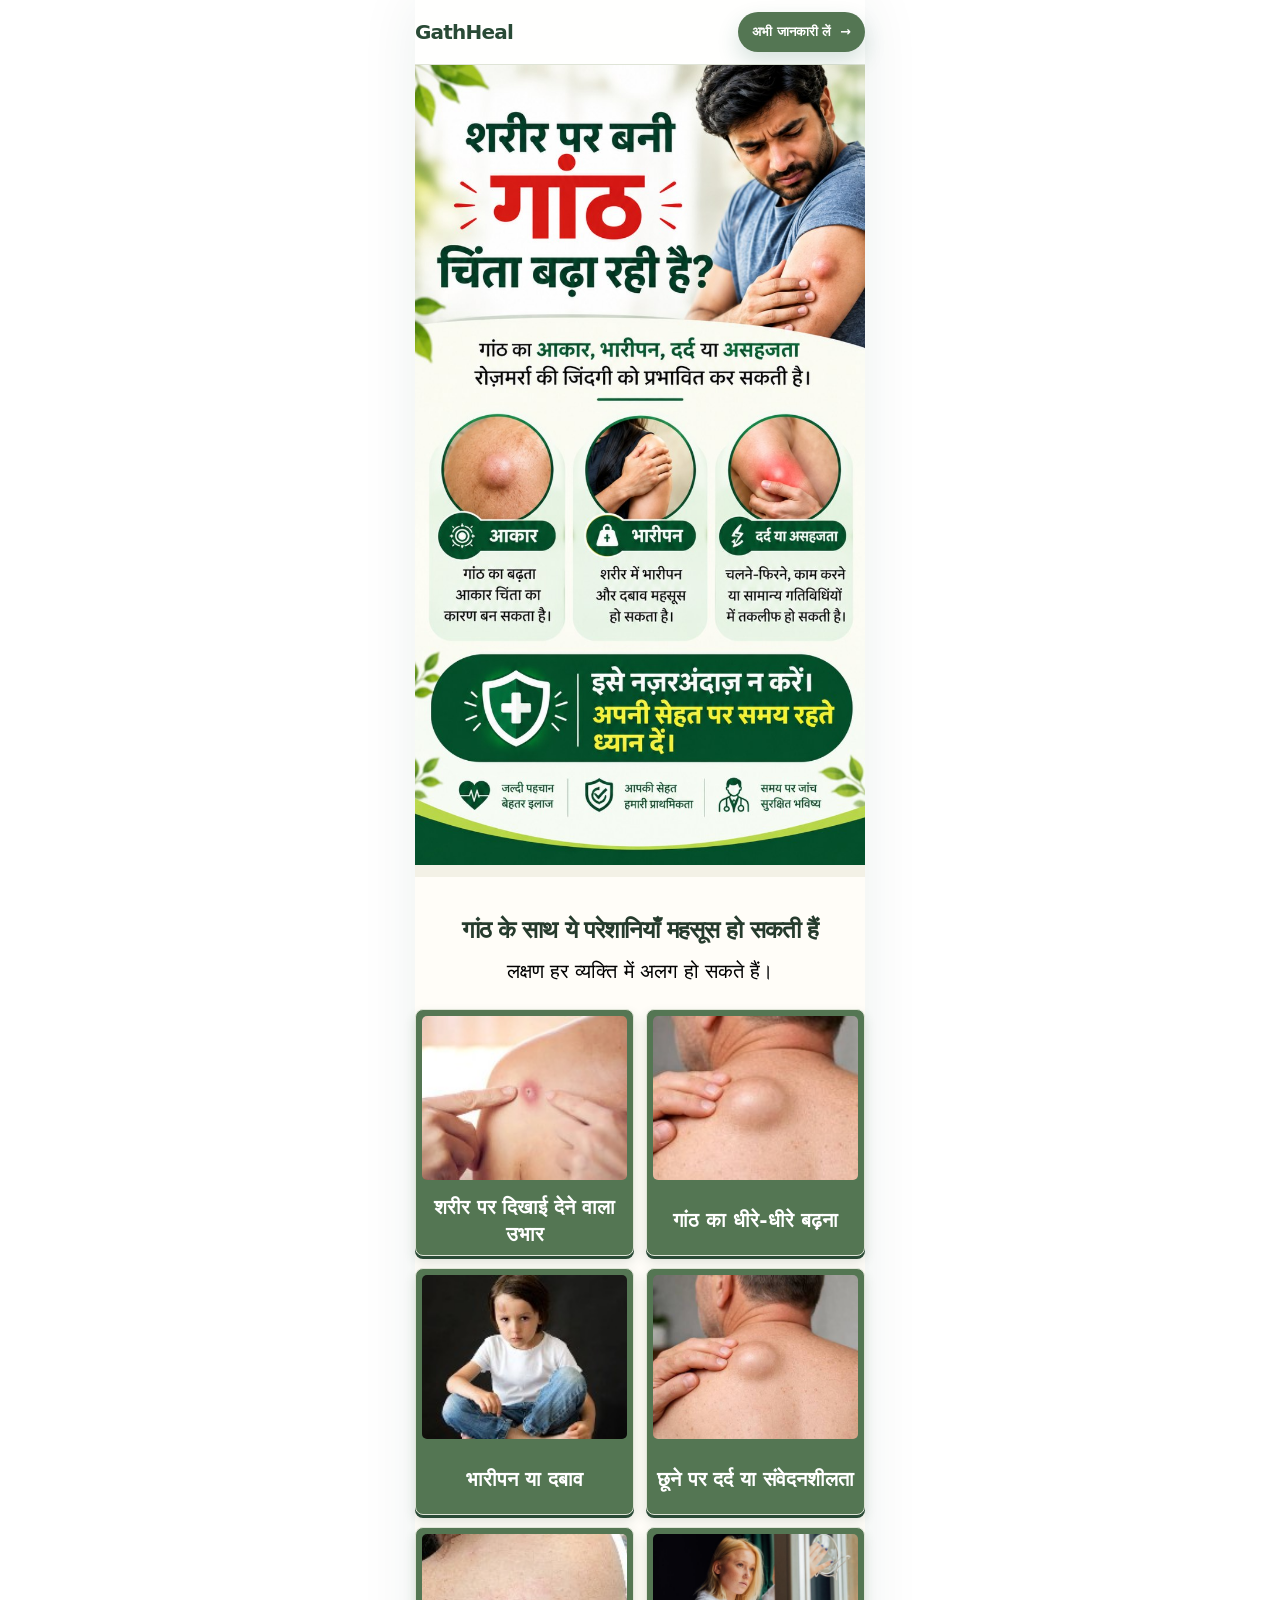
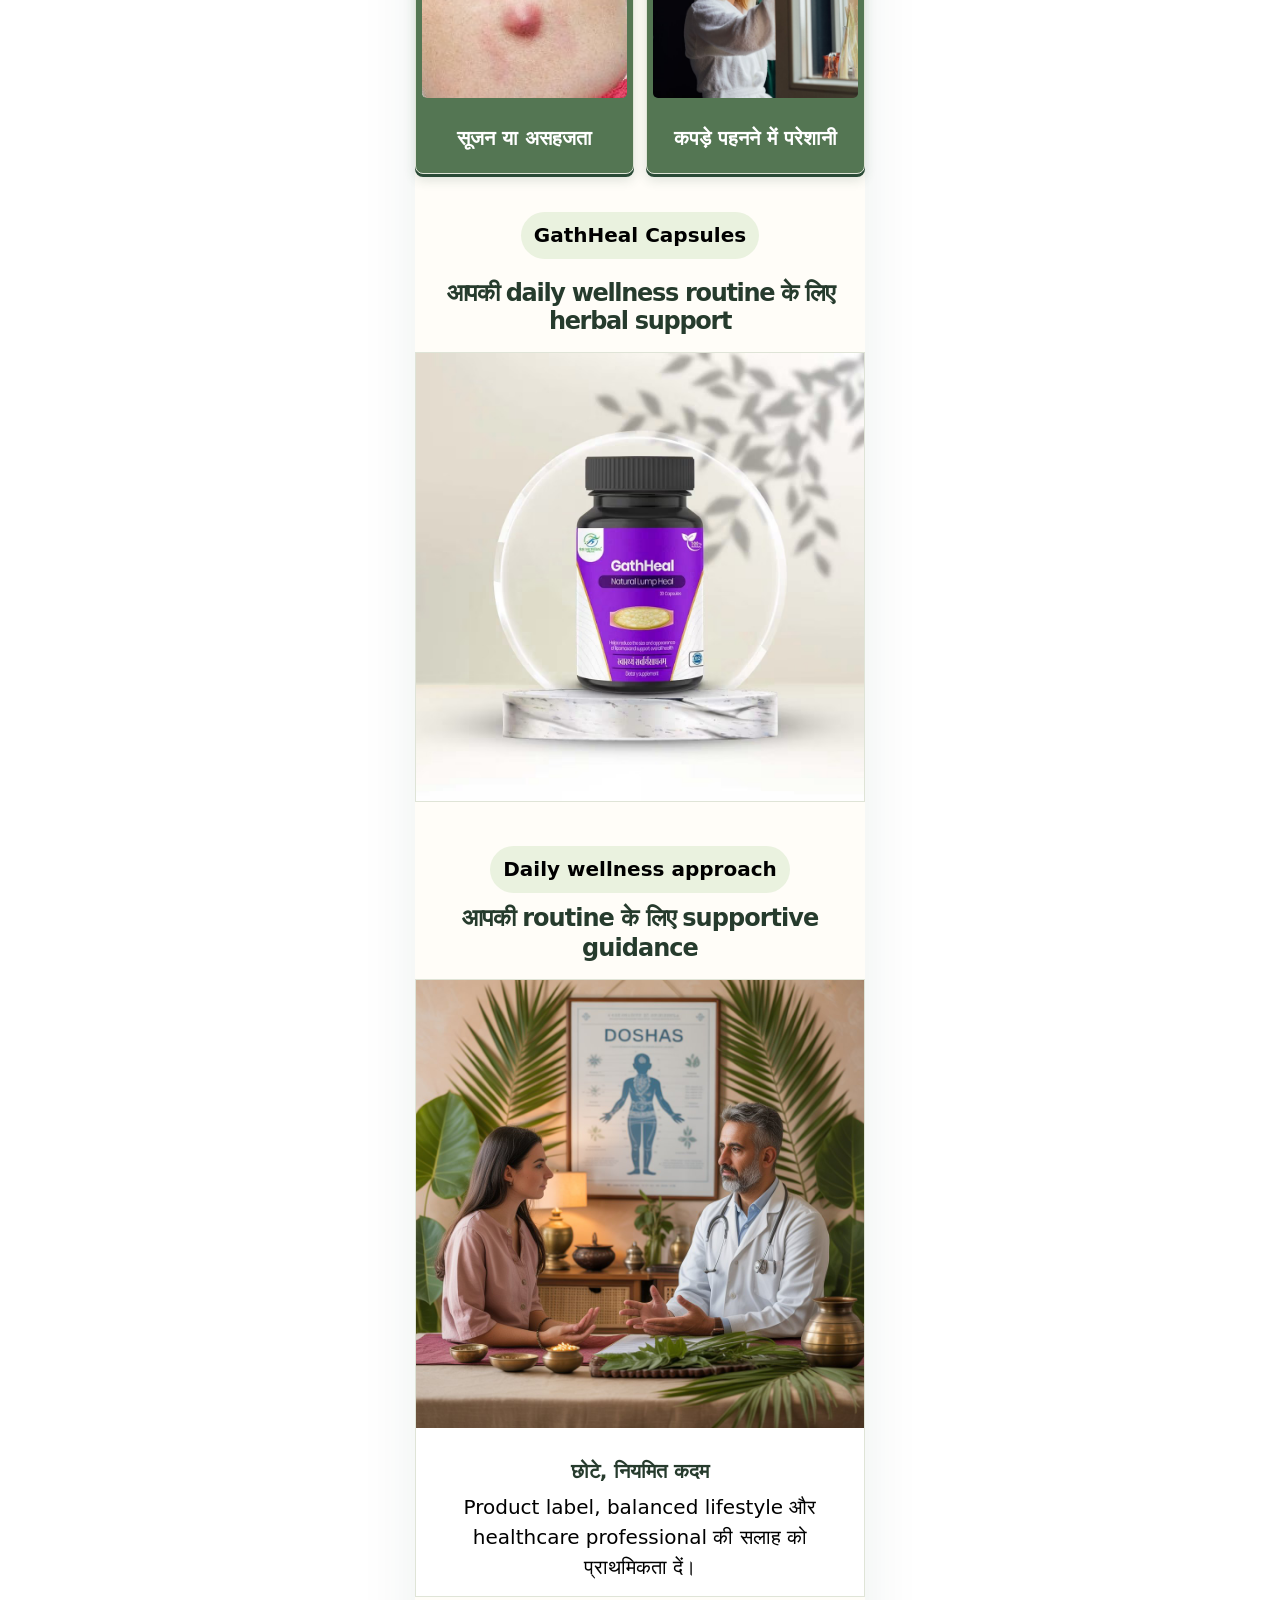
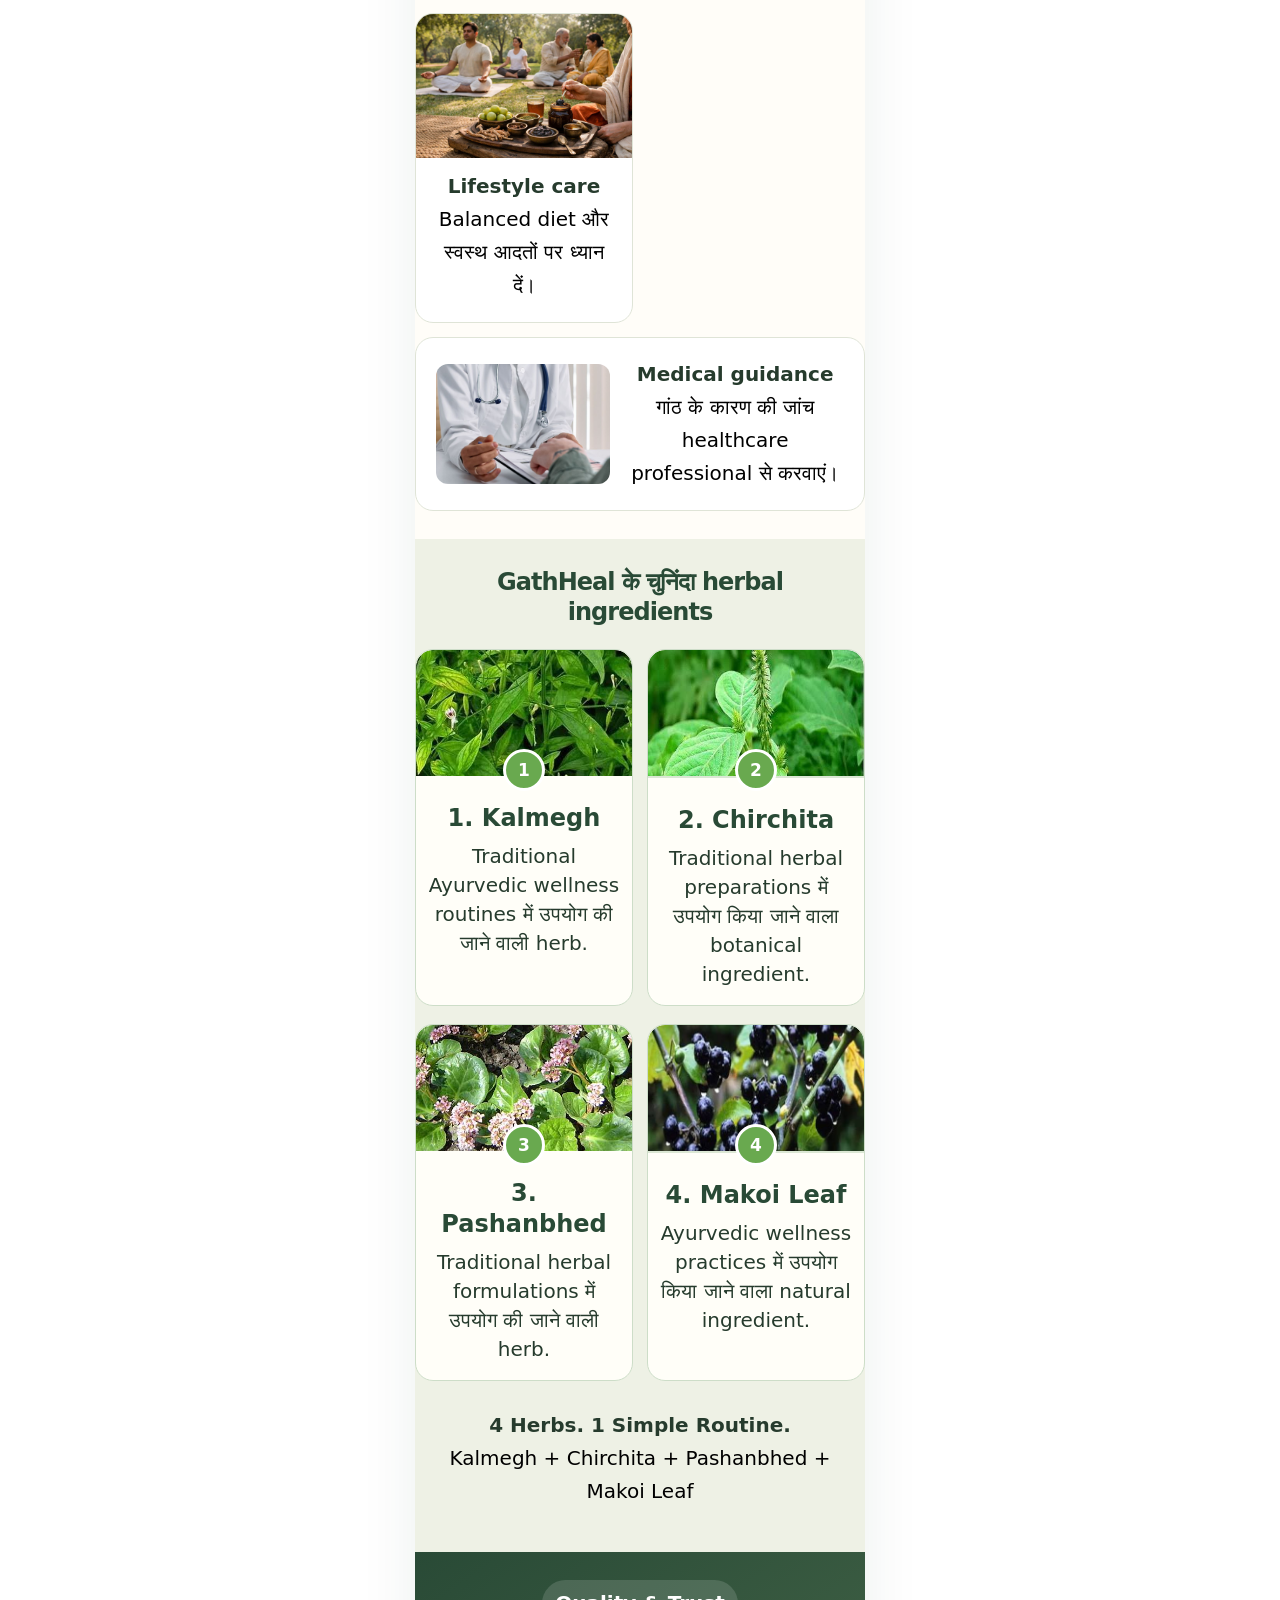
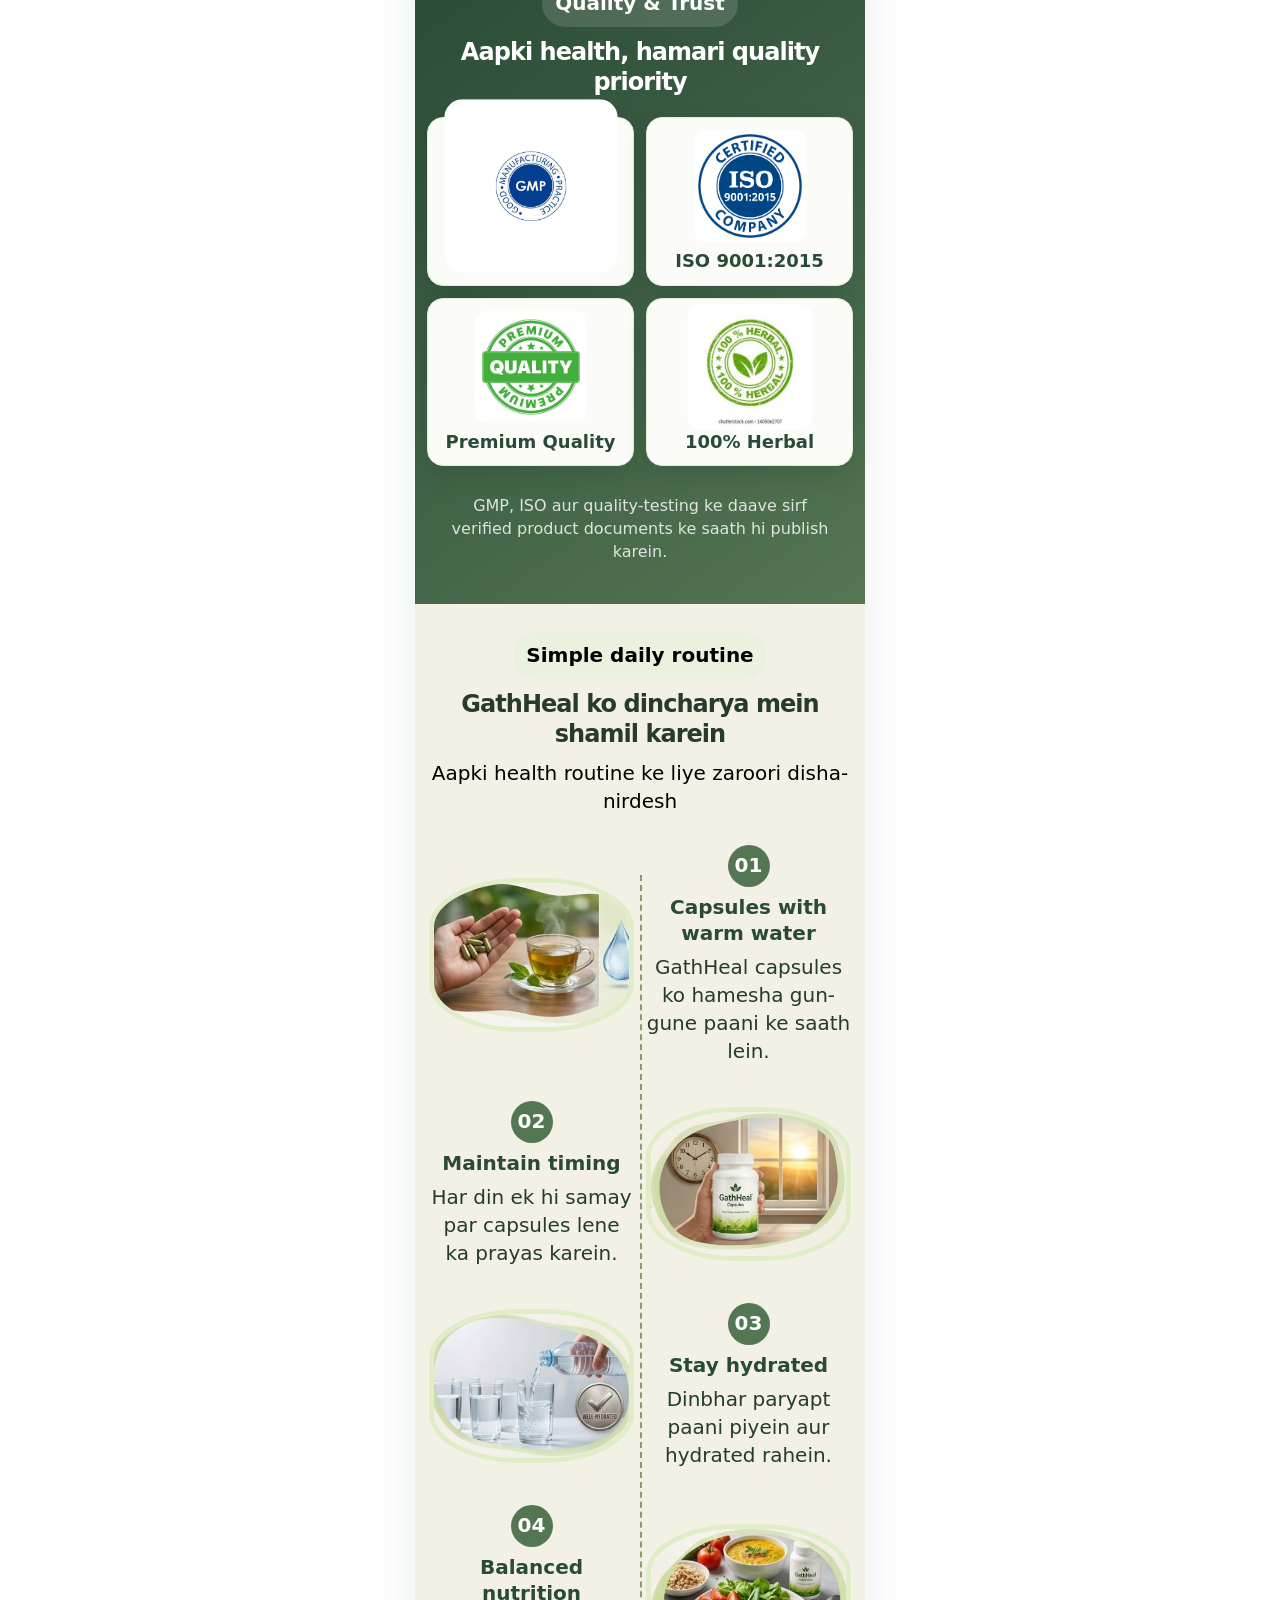
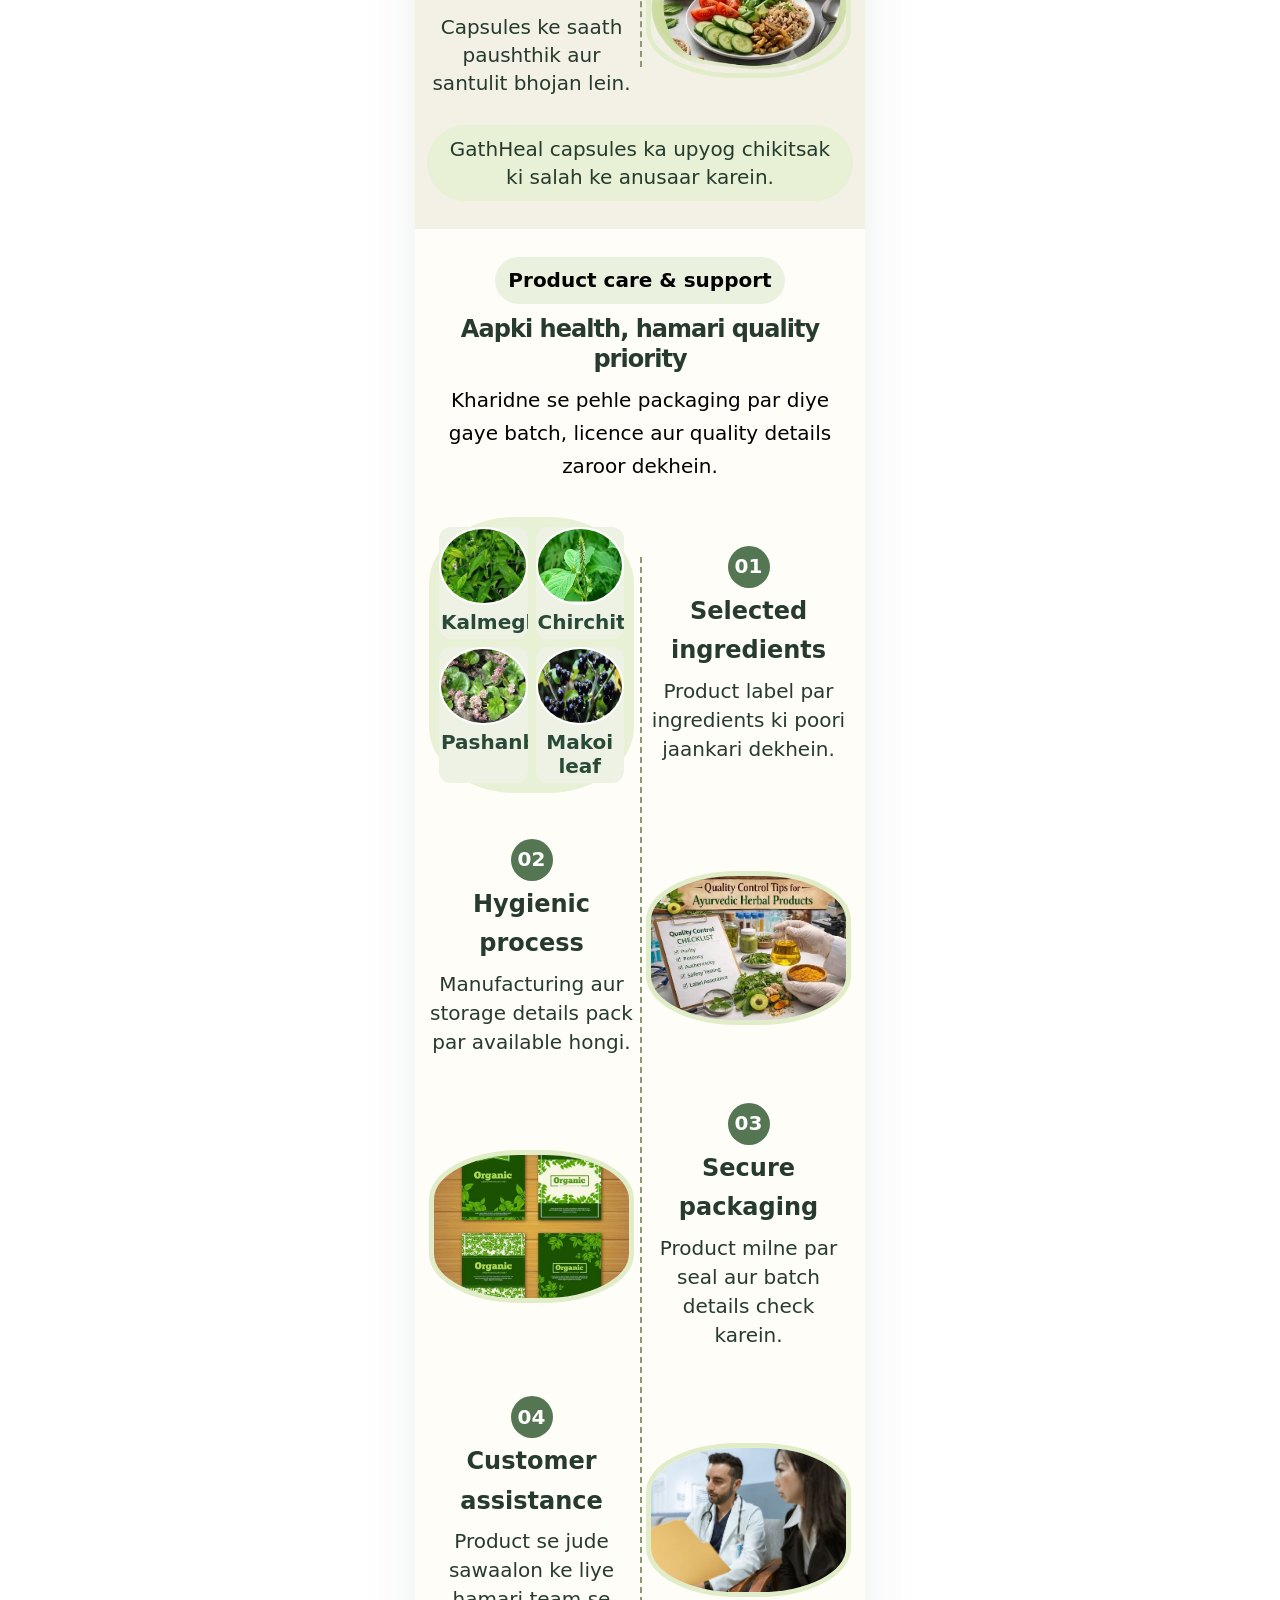
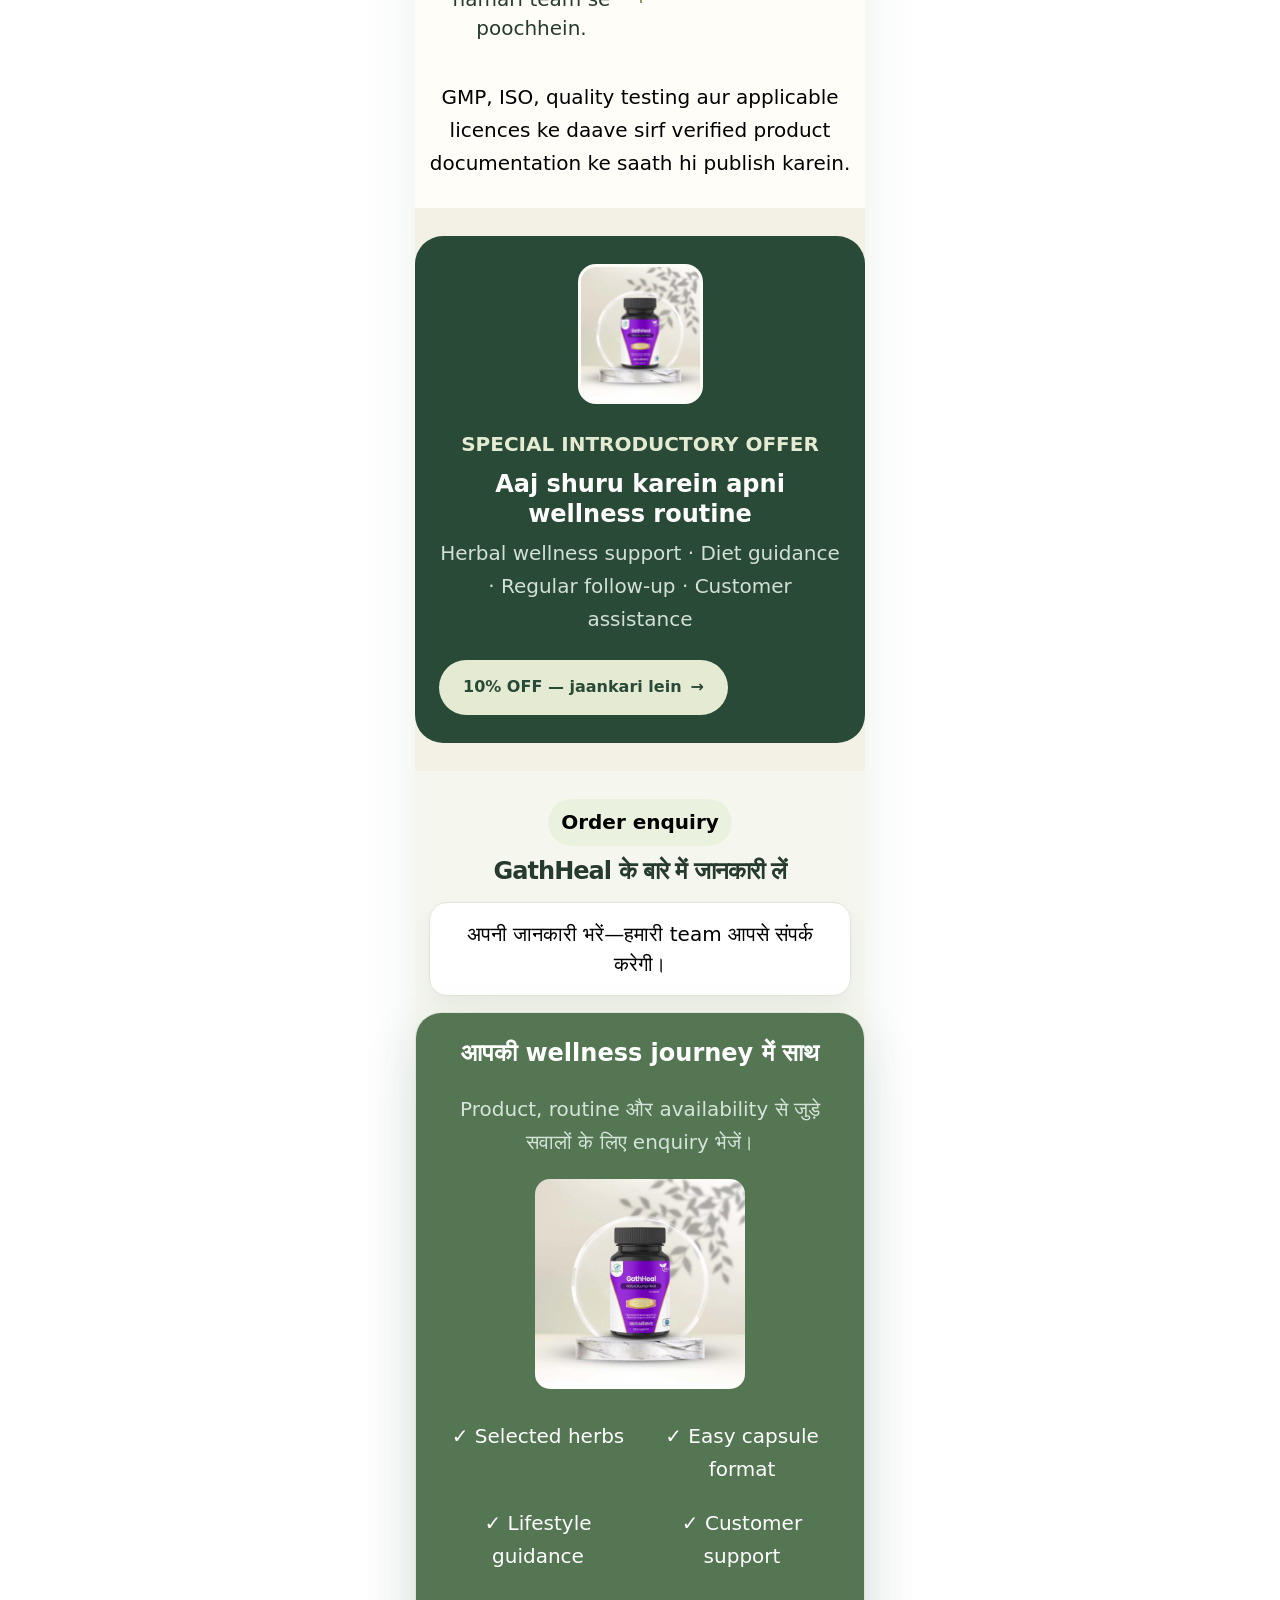
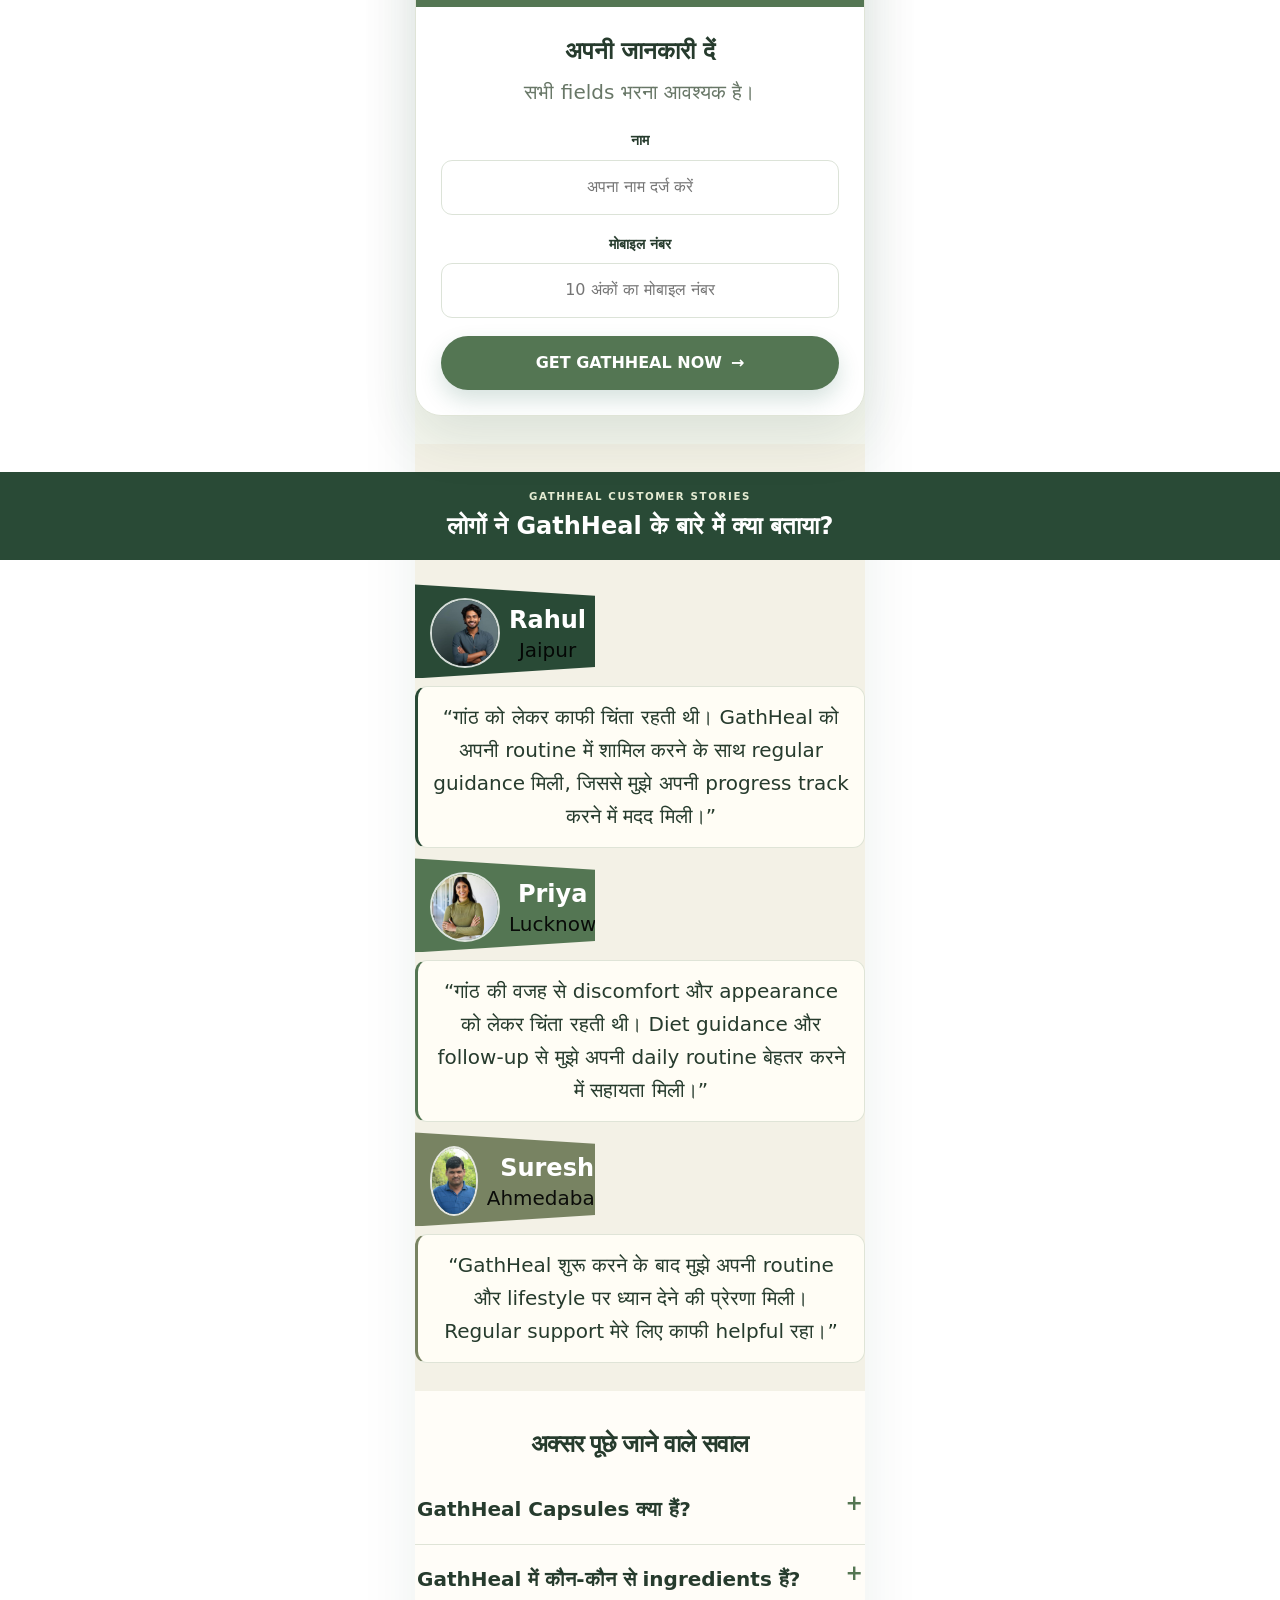
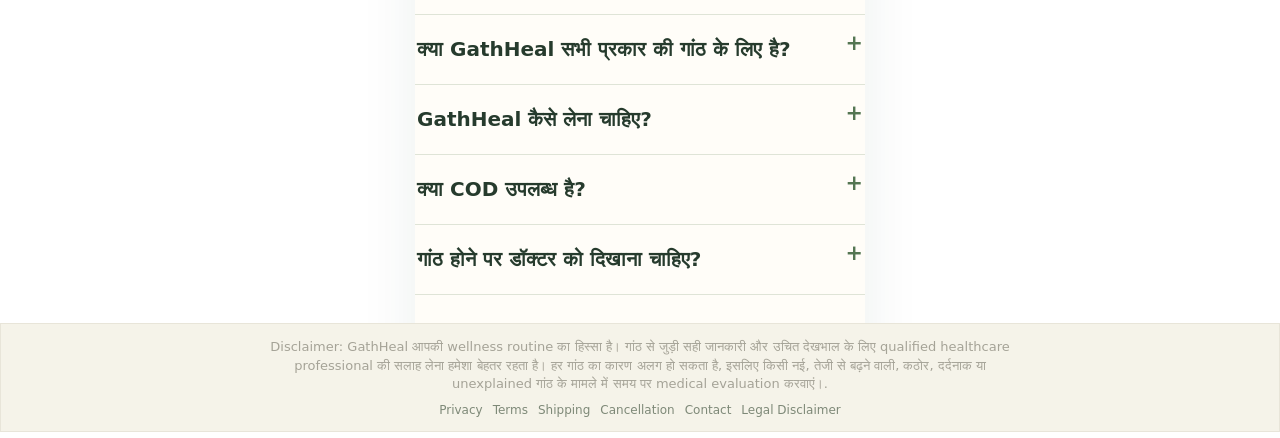
==== commit 2d0d9a23: "add" ====
--- a/index.html
+++ b/index.html
@@ -145,7 +145,17 @@
 
     <section class="section quality-trust" id="quality-trust">
       <div class="container">
-        <img class="quality-trust-infographic" src="images/quality-trust-infographic.jpg" alt="Quality and trust: GMP, ISO 9001:2015, Premium Quality, and 100% Herbal badges with verified documentation note" width="1152" height="768" loading="lazy" decoding="async">
+        <div class="section-head">
+          <span class="eyebrow">Quality &amp; Trust</span>
+          <h2>Aapki health, hamari quality priority</h2>
+        </div>
+        <div class="quality-trust-grid" aria-label="Quality and trust details">
+          <article class="quality-trust-card"><img src="images/quality-gmp.png" alt="GMP badge" loading="lazy" decoding="async"><strong>GMP</strong></article>
+          <article class="quality-trust-card"><img src="images/quality-iso.png" alt="ISO 9001:2015 badge" loading="lazy" decoding="async"><strong>ISO 9001:2015</strong></article>
+          <article class="quality-trust-card"><img src="images/quality-premium.png" alt="Premium Quality badge" loading="lazy" decoding="async"><strong>Premium Quality</strong></article>
+          <article class="quality-trust-card"><img src="images/quality-herbal.png" alt="100% Herbal badge" loading="lazy" decoding="async"><strong>100% Herbal</strong></article>
+        </div>
+        <p class="quality-trust-note">GMP, ISO aur quality-testing ke daave sirf verified product documents ke saath hi publish karein.</p>
       </div>
     </section>
     <section class="section section-soft" id="how-to-use">
@@ -283,7 +293,7 @@
 
     <section class="section" id="faq">
       <div class="container">
-        <div class="section-head"><span class="eyebrow">आपके सवाल</span><h2>अक्सर पूछे जाने वाले सवाल</h2></div>
+        <div class="section-head"><h2>अक्सर पूछे जाने वाले सवाल</h2></div>
        
         <div class="faq">
           <details><summary>GathHeal Capsules क्या हैं?</summary><p>GathHeal एक Ayurvedic herbal formulation है, जिसमें traditional herbs का संयोजन शामिल है। यह supportive wellness product है, किसी बीमारी का इलाज नहीं।</p></details>
--- a/style.css
+++ b/style.css
@@ -1619,7 +1619,8 @@
   list-style: none;
   display: flex;
   justify-content: space-between;
-  gap: 20px;
+  gap: 20px; 
+  font-size: 20px;
 }
 
 summary::after {
@@ -1963,6 +1964,44 @@
     grid-template-columns: 1fr;
     gap: 8px;
     min-height: 0;
+  }
+
+  /* Keep the four certification logos legible on narrow screens. */
+  #quality-trust {
+    padding: 28px 0;
+    background: linear-gradient(145deg, #294a36, #547653);
+  }
+
+  #quality-trust > .container {
+    width: min(100% - 24px, 450px);
+  }
+
+  .quality-trust-grid {
+    grid-template-columns: repeat(2, minmax(0, 1fr));
+    gap: 12px;
+  }
+
+  .quality-trust-card {
+    min-height: 158px;
+    gap: 8px;
+    padding: 12px 8px;
+  }
+
+  .quality-trust-card img {
+    width: 112px;
+    max-width: 100%;
+    height: 112px;
+  }
+
+  .quality-trust-card strong {
+    font-size: 18px !important;
+    line-height: 1.25;
+  }
+
+  .quality-trust-note {
+    padding: 12px 14px;
+    font-size: 16px !important;
+    line-height: 1.45;
   }
 
   .testimonial-person {
@@ -2568,6 +2607,65 @@
   margin: 0;
 }
 
+/* Mobile layout for the logo cards and narrow content sections. */
+@container (max-width: 650px) {
+  #quality-trust {
+    padding: 28px 0;
+    background: linear-gradient(145deg, #294a36, #547653);
+  }
+
+  #quality-trust > .container {
+    width: min(100% - 24px, 450px);
+    max-width: 450px;
+  }
+
+  .quality-trust-grid {
+    grid-template-columns: repeat(2, minmax(0, 1fr));
+    gap: 12px;
+  }
+
+  .quality-trust-card {
+    min-height: 158px;
+    gap: 8px;
+    padding: 12px 8px;
+  }
+
+  .quality-trust-card img {
+    width: 112px;
+    max-width: 100%;
+    height: 112px;
+  }
+
+  .quality-trust-card strong {
+    font-size: 18px !important;
+    line-height: 1.25;
+  }
+
+  .quality-trust-note {
+    padding: 12px 14px;
+    font-size: 16px !important;
+    line-height: 1.45;
+  }
+
+  .routine-card,
+  .product-care-card {
+    gap: 12px;
+  }
+
+  .routine-photo,
+  .product-care-photo {
+    min-width: 0;
+  }
+
+  .support-item,
+  .ingredient,
+  .testimonial-row,
+  .faq details,
+  .order-card {
+    min-width: 0;
+  }
+}
+
 .routine-number {
   display: inline-grid;
   width: 42px;
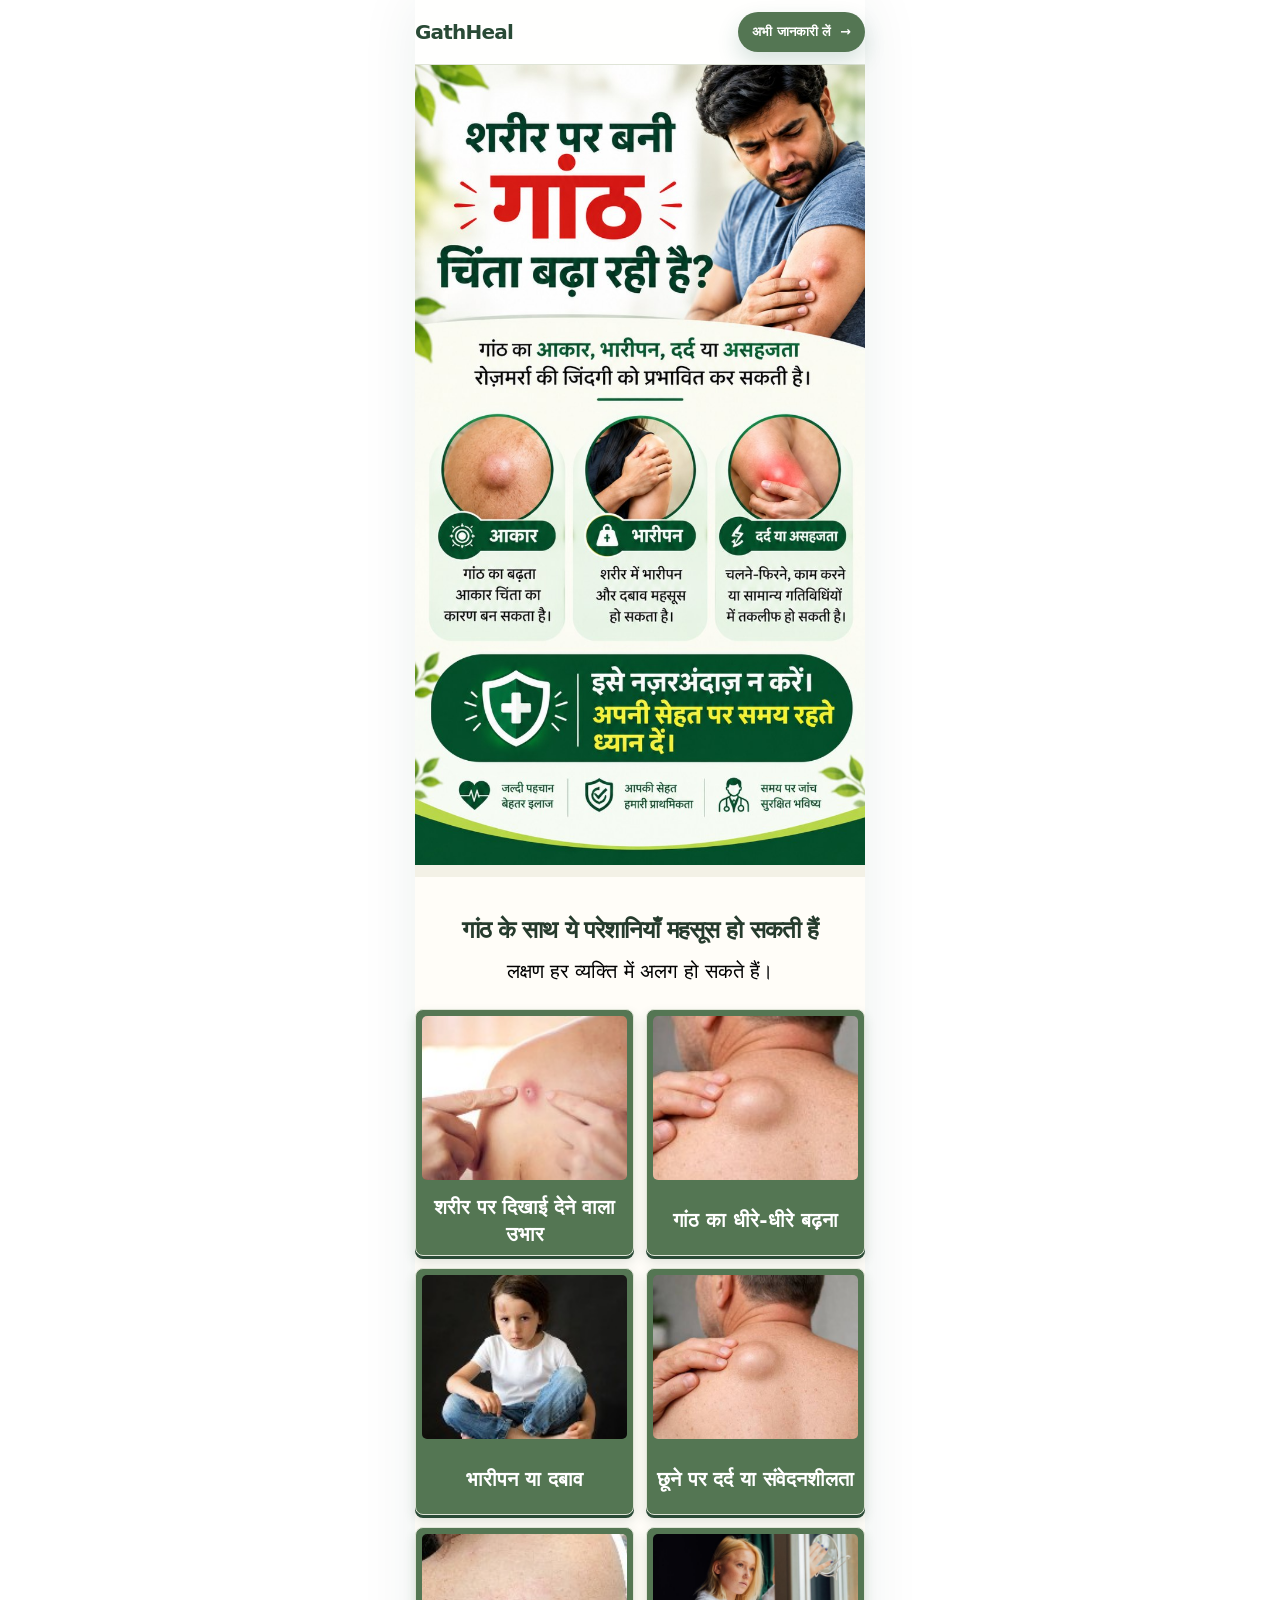
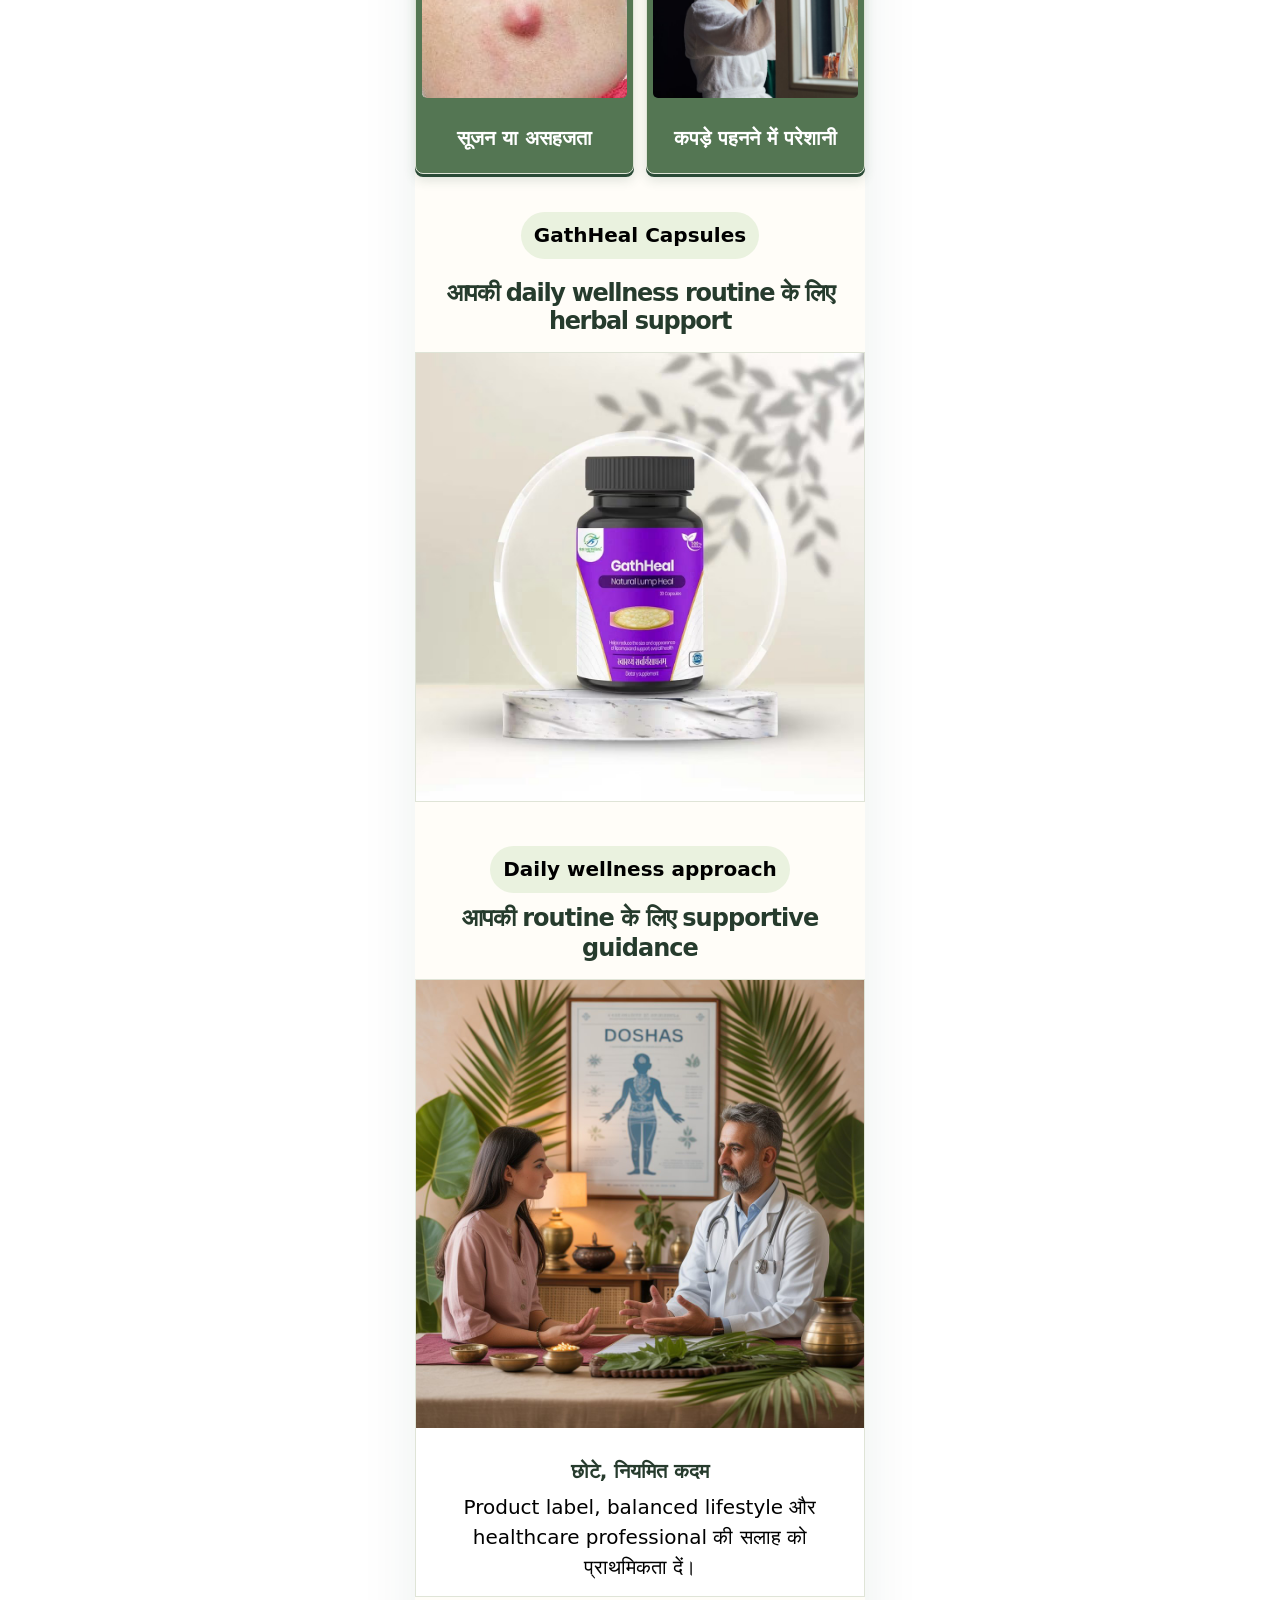
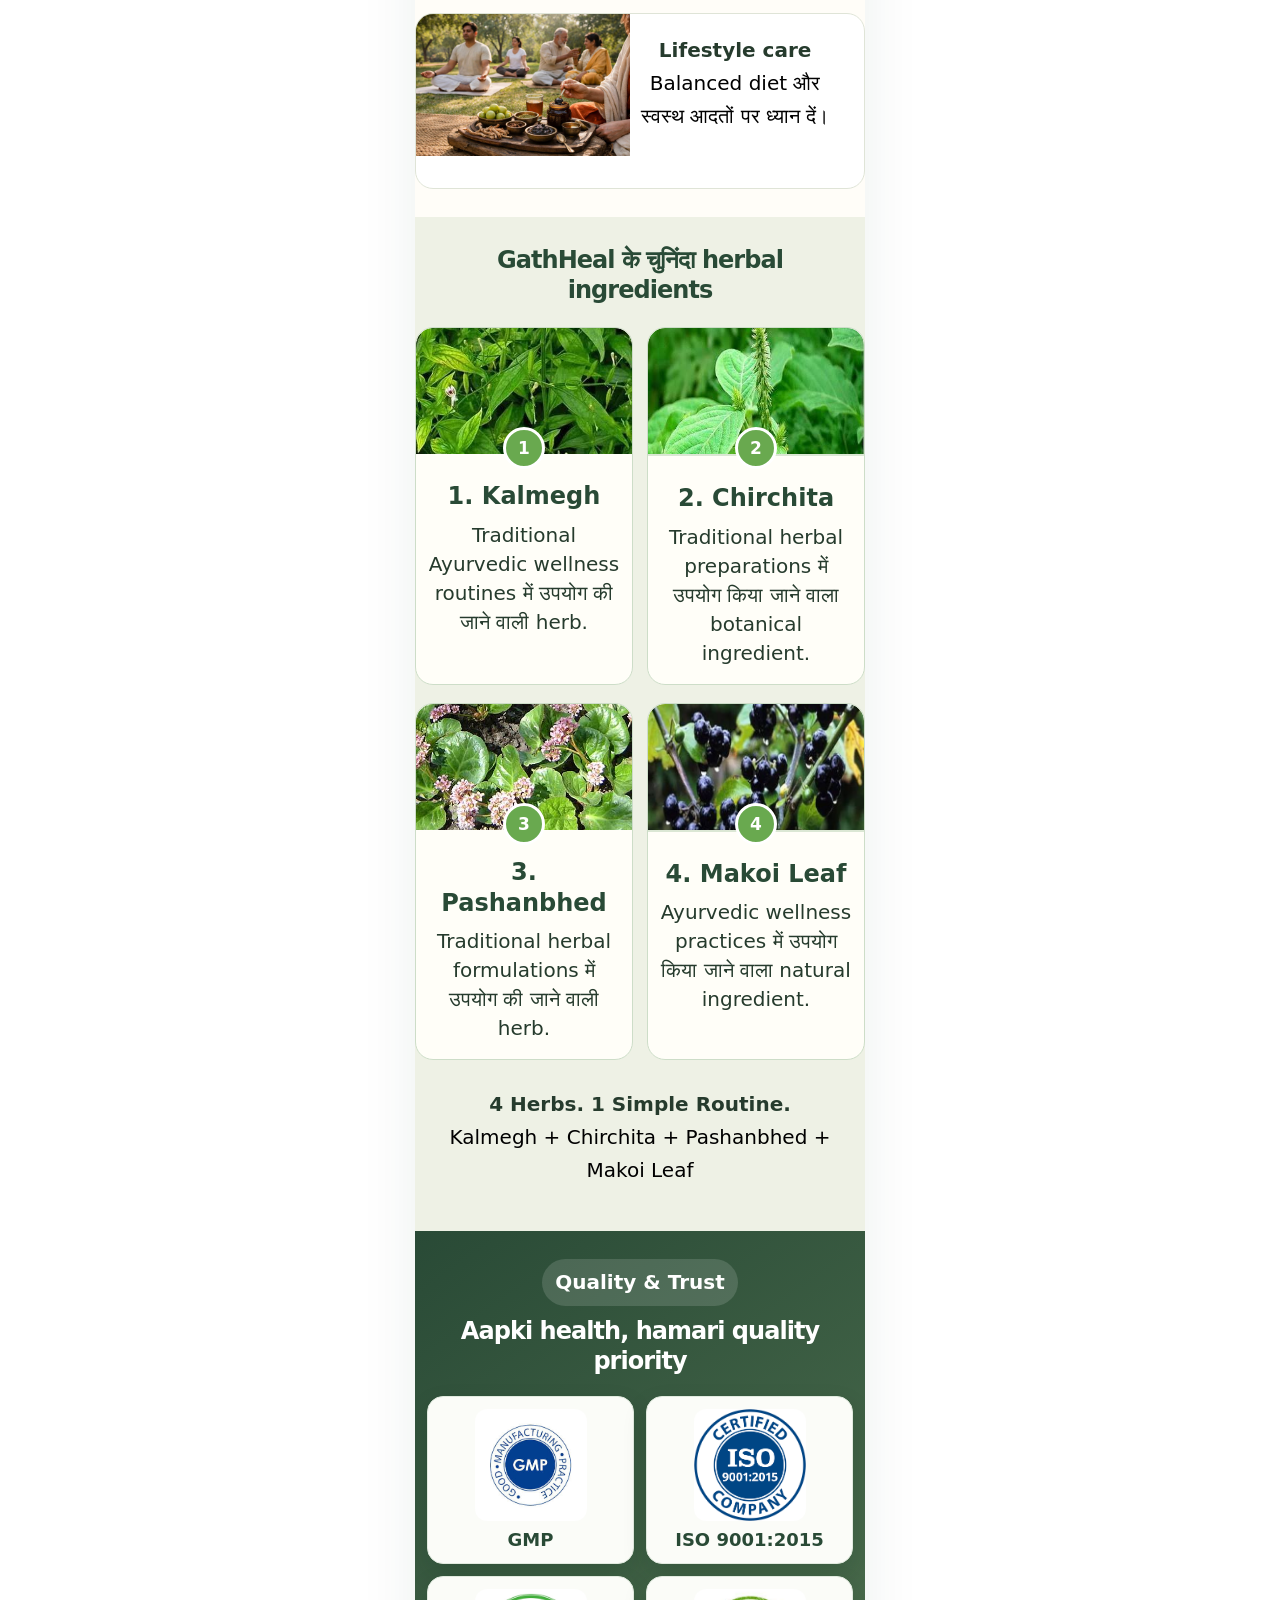
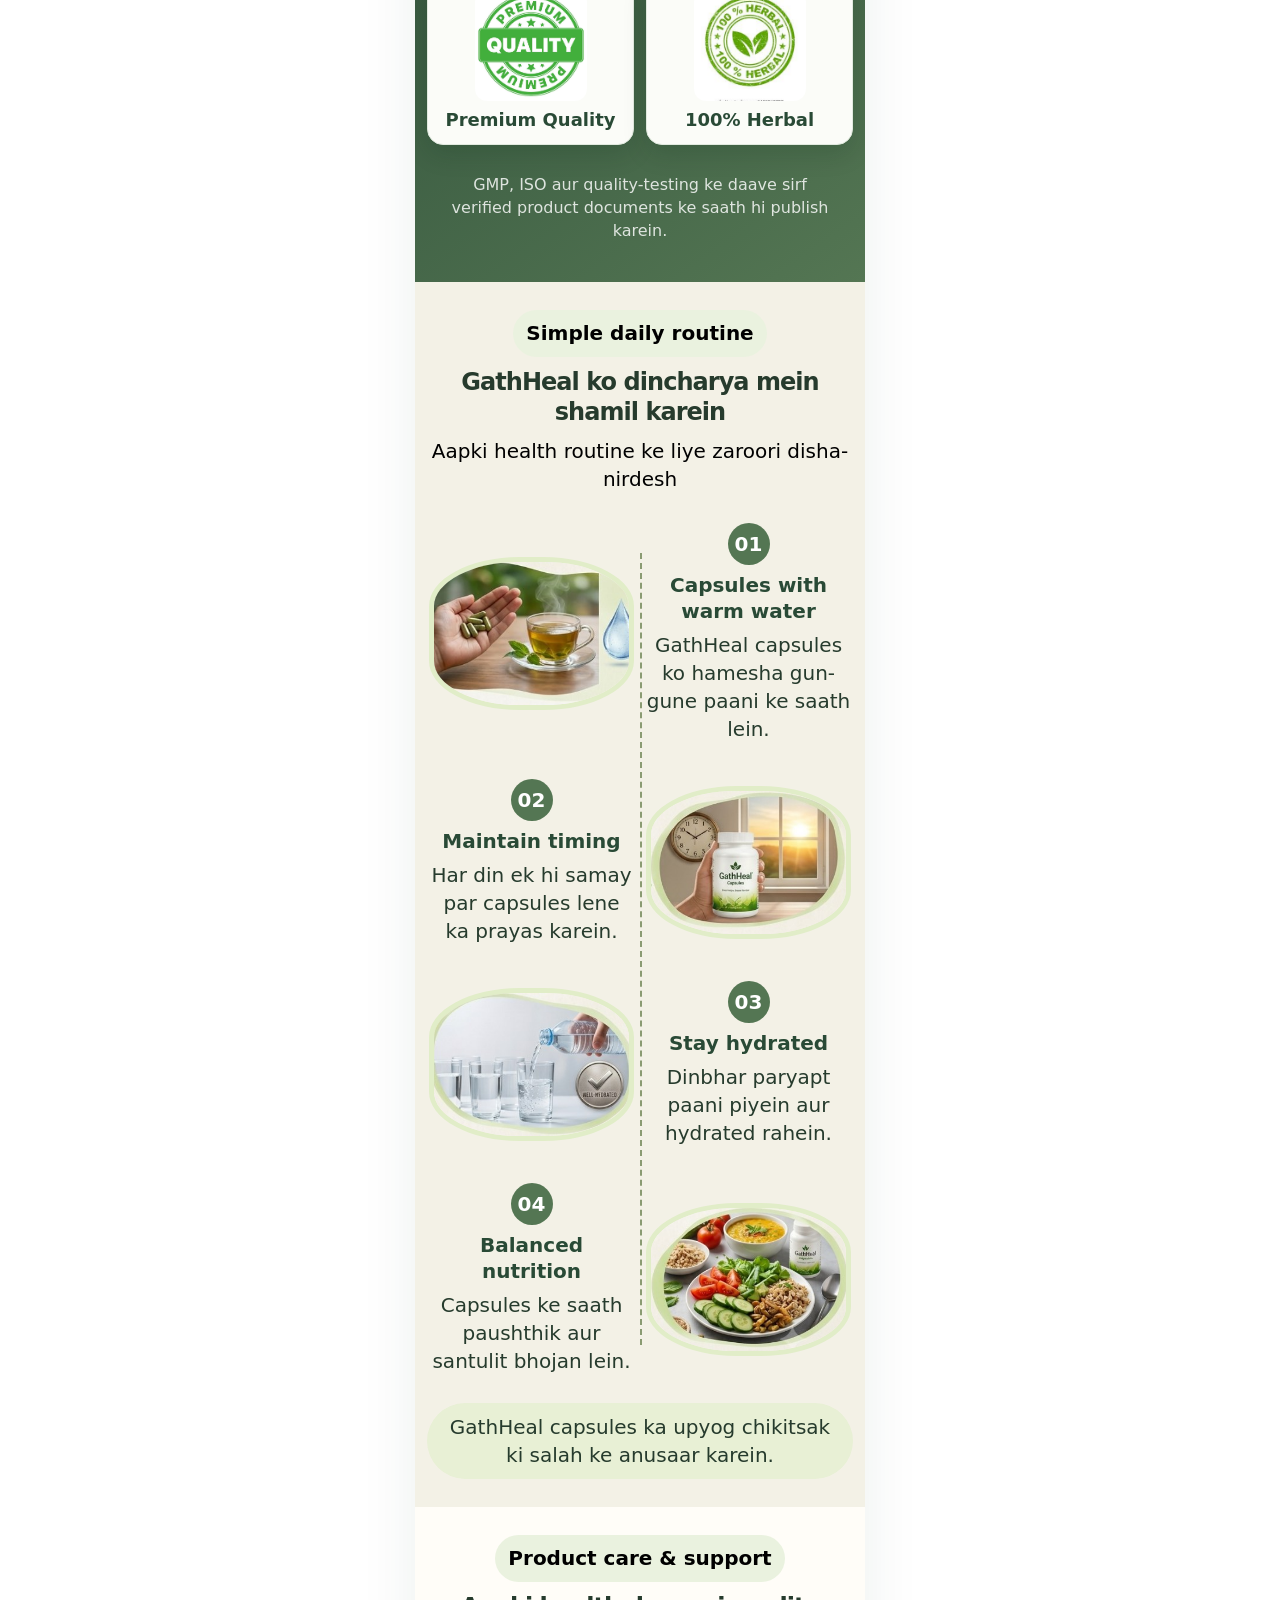
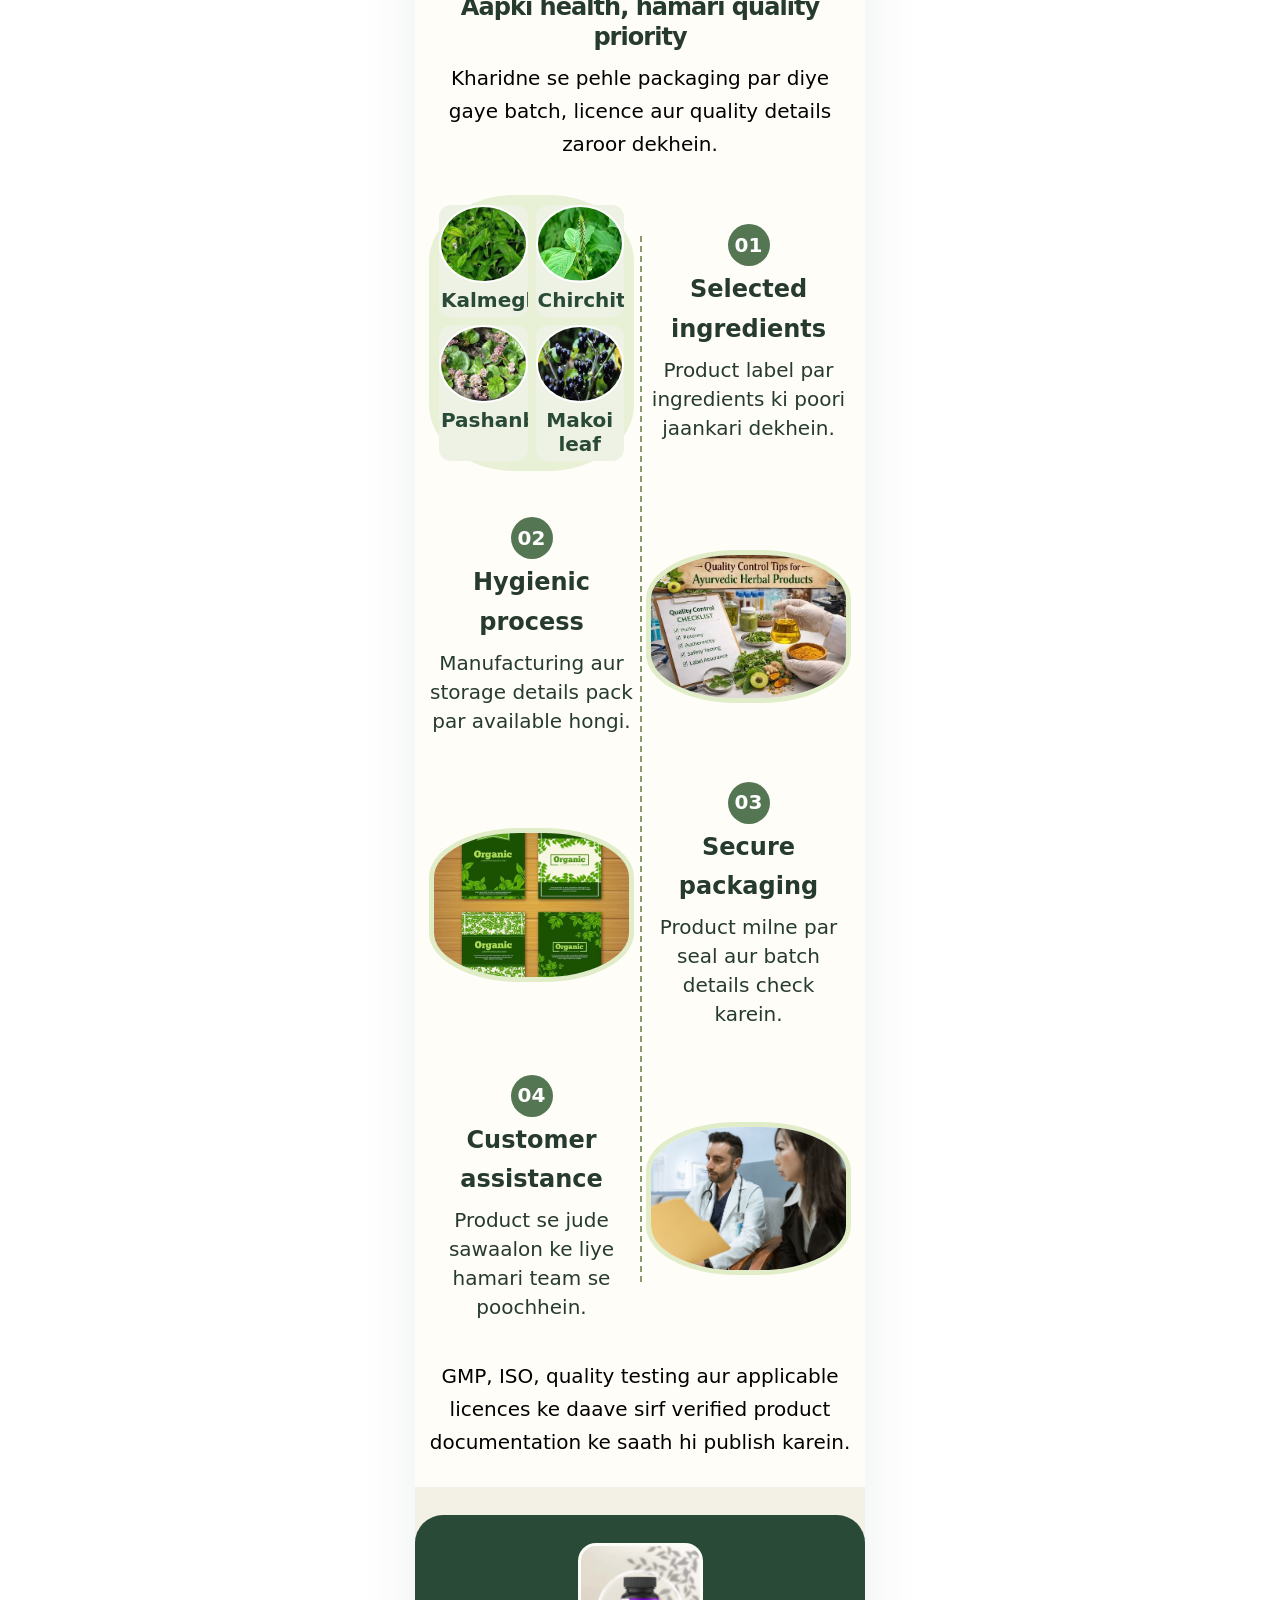
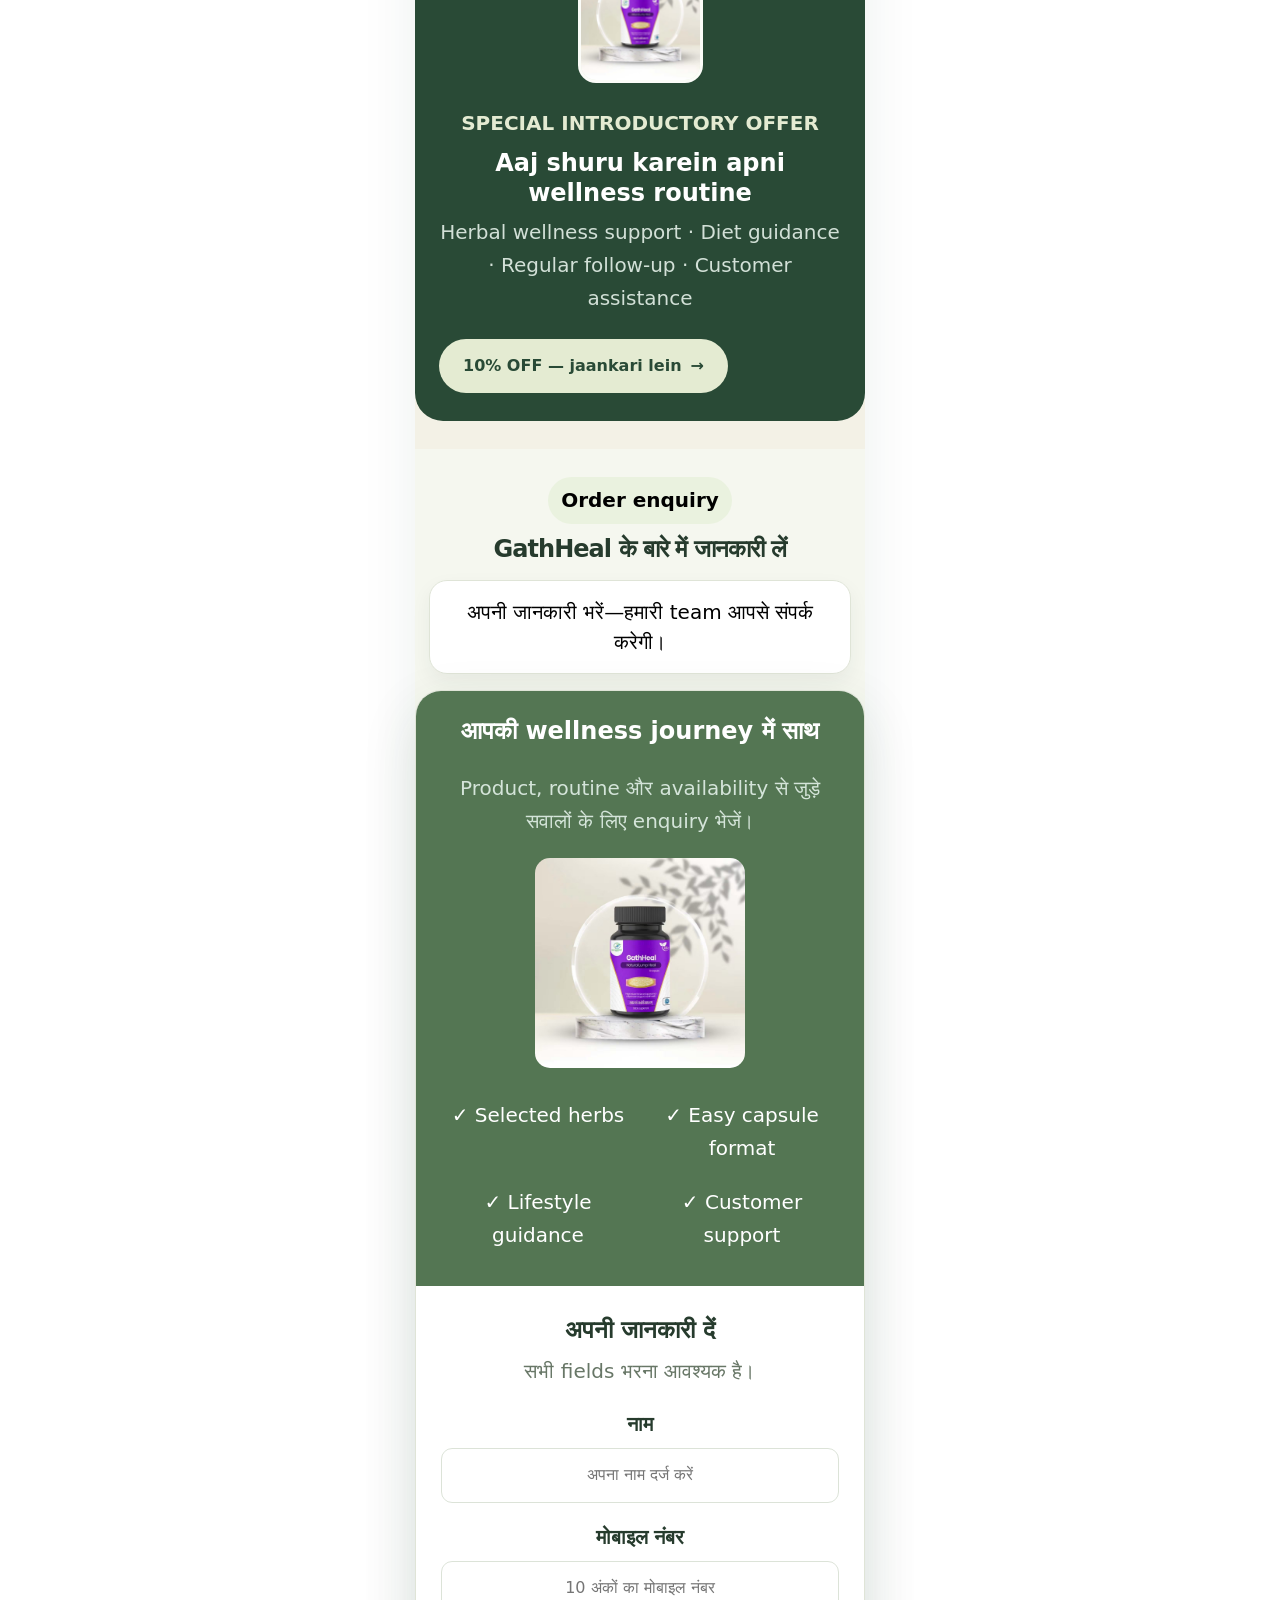
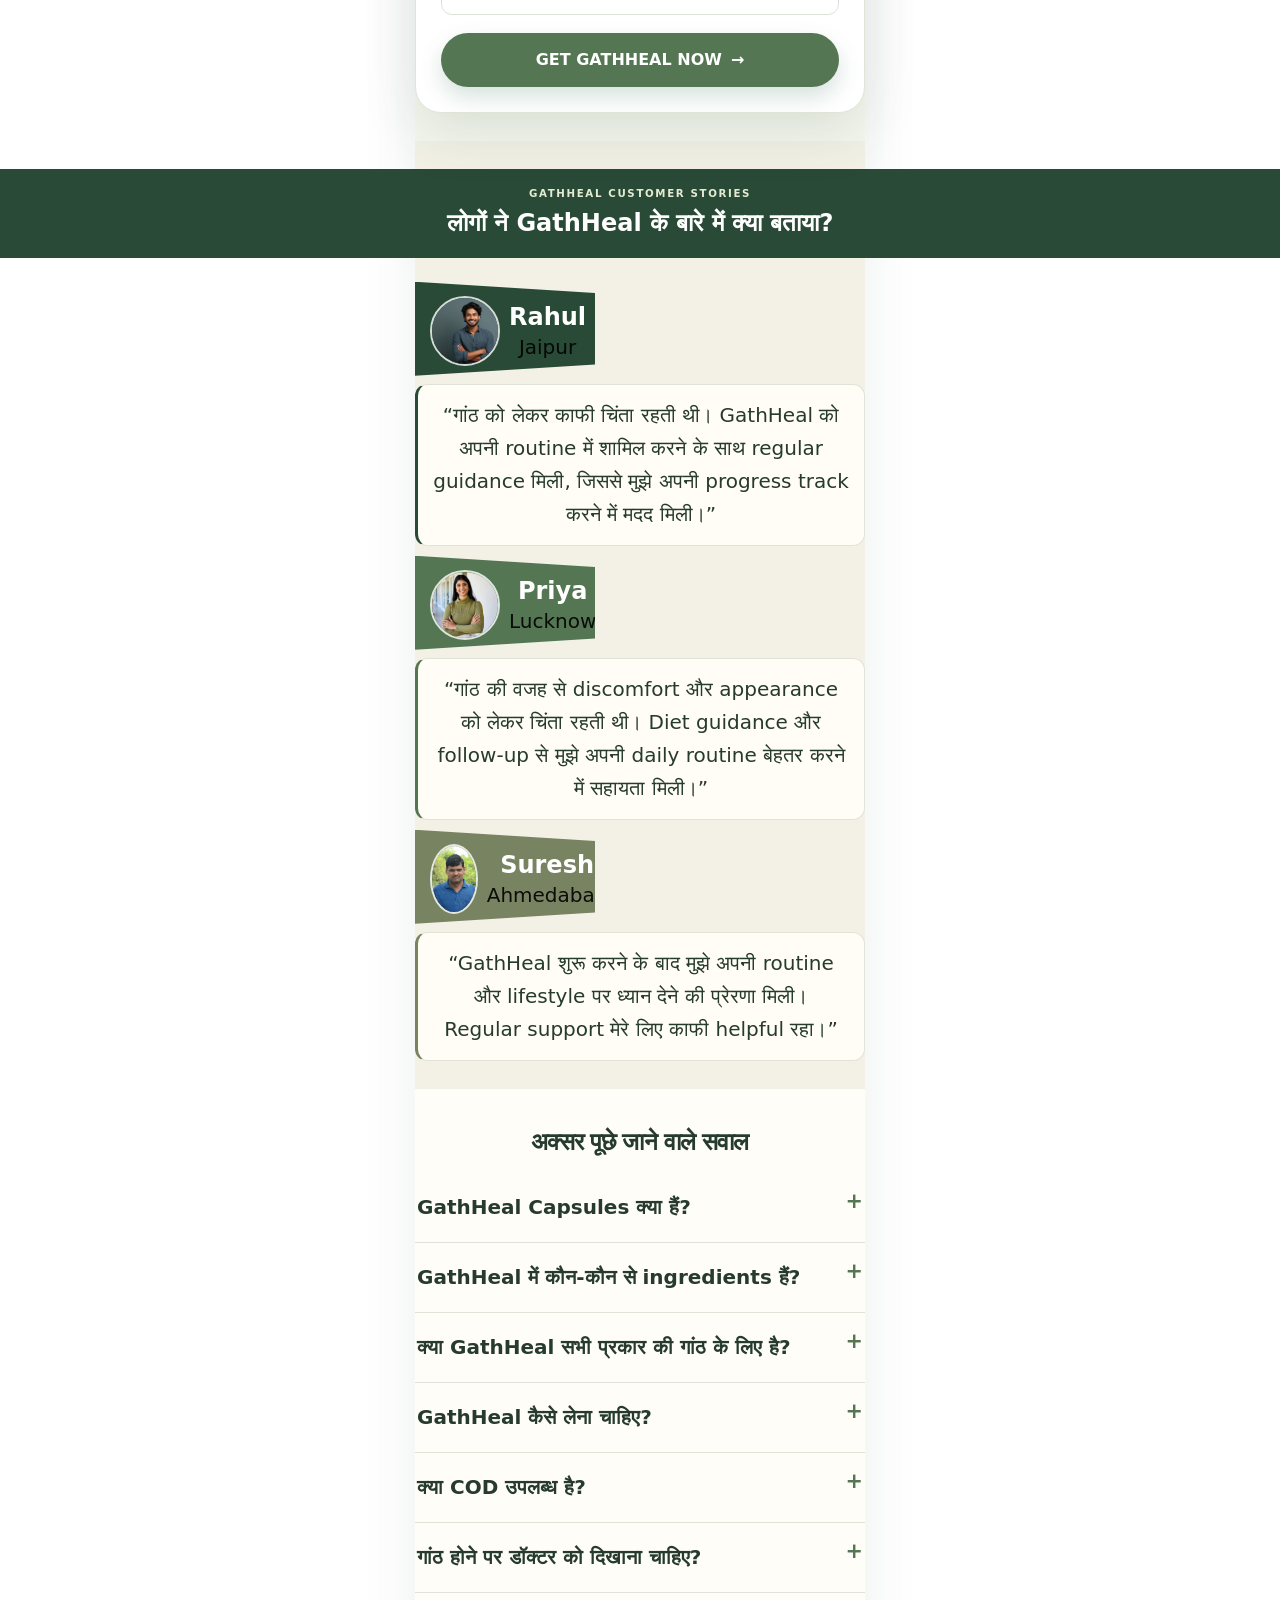
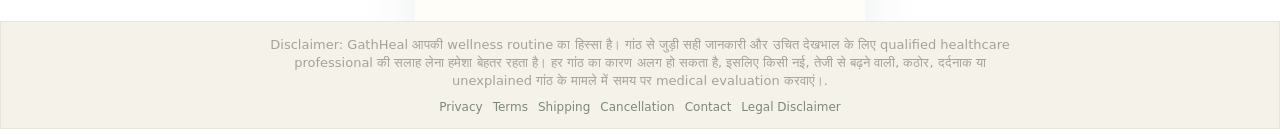
==== commit 2b185f28: "add" ====
--- a/index.html
+++ b/index.html
@@ -120,7 +120,8 @@
         <div class="support-grid">
           
           <div class="support-item"><img class="support-photo" src="images/Lifestyle care.jpg" alt="Wellness routine लिखता व्यक्ति" loading="lazy"><strong>Lifestyle care</strong><p>Balanced diet और स्वस्थ आदतों पर ध्यान दें।</p></div>
-          <div class="support-item"><img class="support-photo" src="images/practitioner-consultation.jpeg" alt="Healthcare professional patient को सुनता हुआ" loading="lazy"><strong>Medical guidance</strong><p>गांठ के कारण की जांच healthcare professional से करवाएं।</p></div>
+          
+          
         </div>
       </div>
     </section>
--- a/style.css
+++ b/style.css
@@ -924,12 +924,13 @@
 
 .quality-trust-card img {
   display: block;
-  width: min(100%, 112px);
-  height: 96px;
-  padding: 4px;
+  flex: 0 0 112px;
+  width: 112px;
+  height: 112px;
+  padding: 0;
   border-radius: 12px;
   background: #fff;
-  object-fit: contain;
+  object-fit: cover;
 }
 
 .quality-trust-card strong {
@@ -1429,7 +1430,7 @@
 }
 
 .order-form h3 {
-  font-size: 18px;
+  font-size: 20px;
   margin-bottom: 5px;
 }
 
@@ -1445,7 +1446,7 @@
 .field label {
   display: block;
   font-weight: 700;
-  font-size: .9rem;
+  font-size: 20px;
   margin-bottom: 7px;
 }
 
@@ -1469,7 +1470,7 @@
 .form-small {
   text-align: center;
   color: var(--muted);
-  font-size: .75rem;
+  font-size:15px;
   margin: 12px 0 0 !important;
 }
 
@@ -2232,11 +2233,14 @@
 .quality-trust-card img {
   width: 96px;
   height: 96px;
-  object-fit: contain;
-}
-
-.quality-trust-card:nth-child(1) img { transform: scale(1.55); }
-.quality-trust-card:nth-child(4) img { transform: scale(1.12); }
+  object-fit: cover;
+}
+
+/* Keep every certification badge the same visible size and inside its card. */
+.quality-trust-card:nth-child(1) img,
+.quality-trust-card:nth-child(4) img {
+  transform: none;
+}
 
 .scroll-cta {
   right: 12px;
@@ -2631,9 +2635,19 @@
   }
 
   .quality-trust-card img {
+    flex: 0 0 112px;
     width: 112px;
+    min-width: 0;
     max-width: 100%;
     height: 112px;
+    padding: 0;
+    object-fit: cover;
+    overflow: hidden;
+  }
+
+  .quality-trust-card:nth-child(1) img,
+  .quality-trust-card:nth-child(4) img {
+    transform: none;
   }
 
   .quality-trust-card strong {
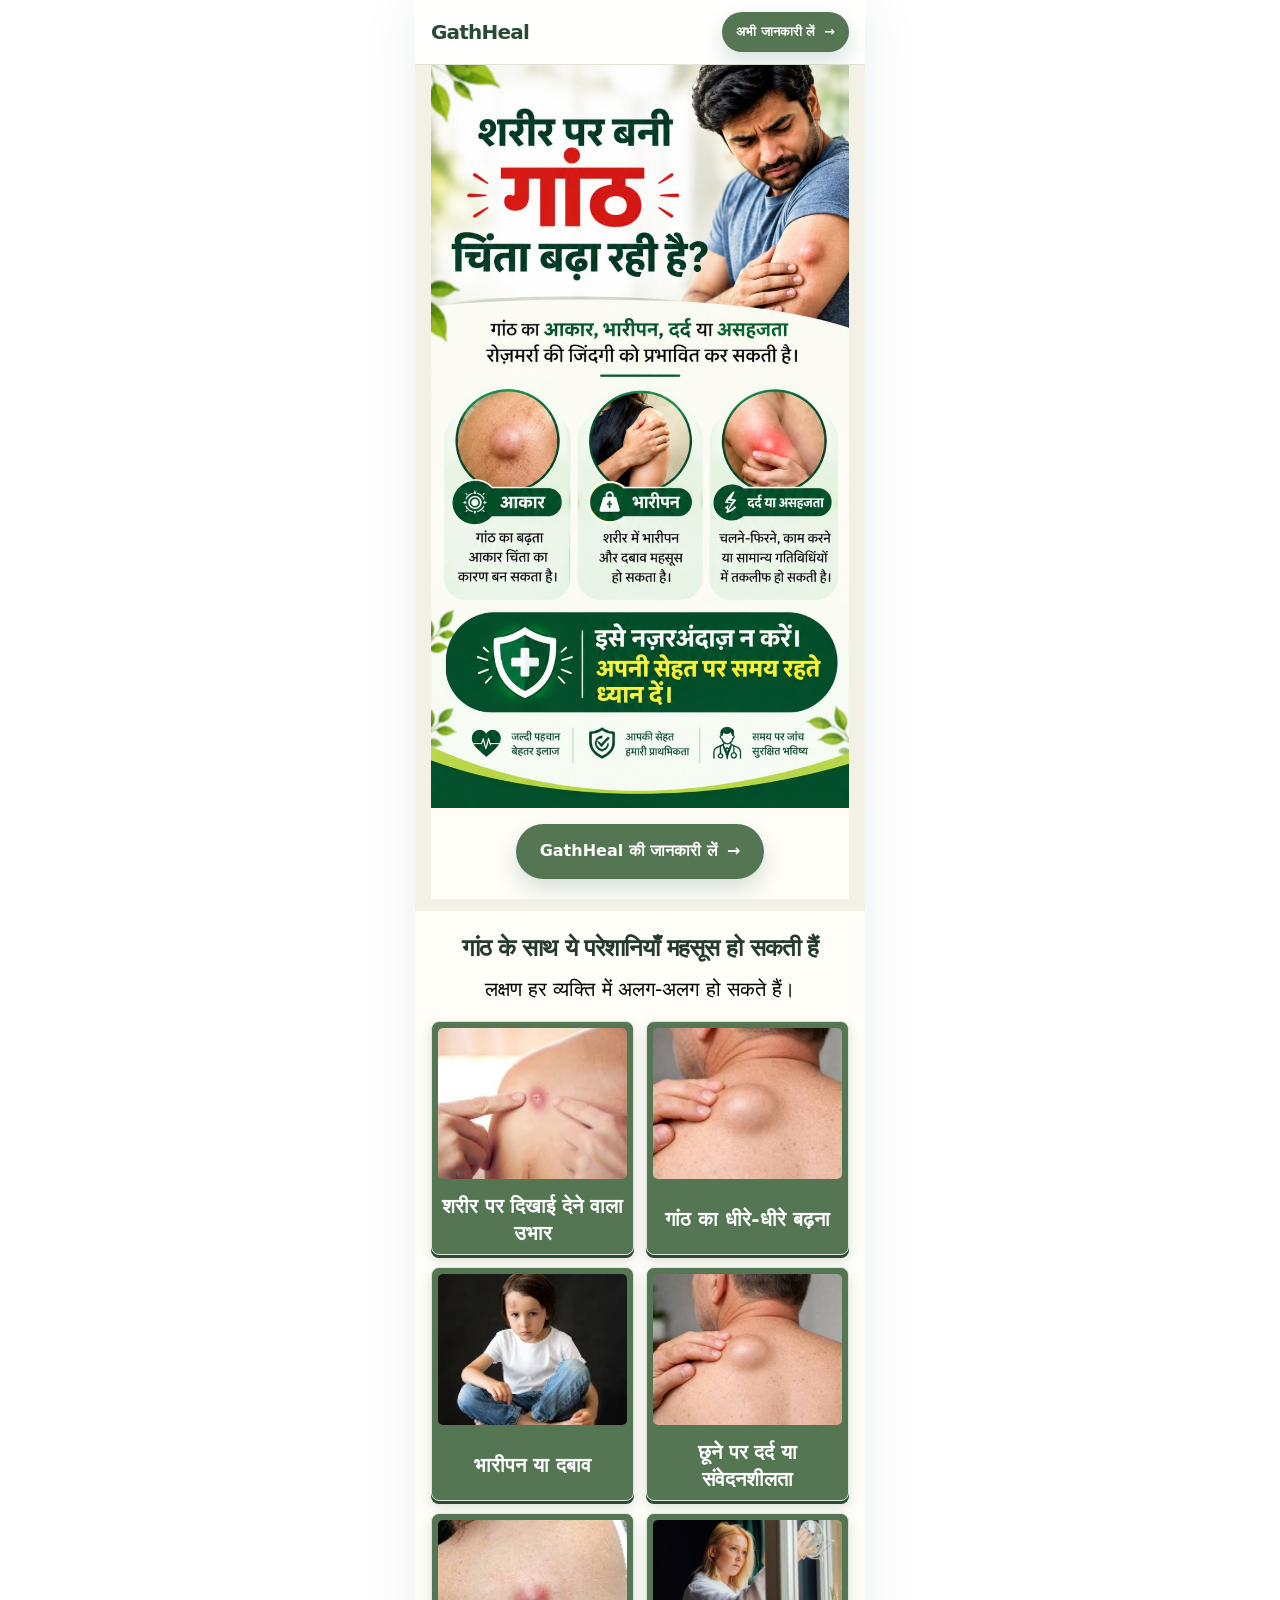
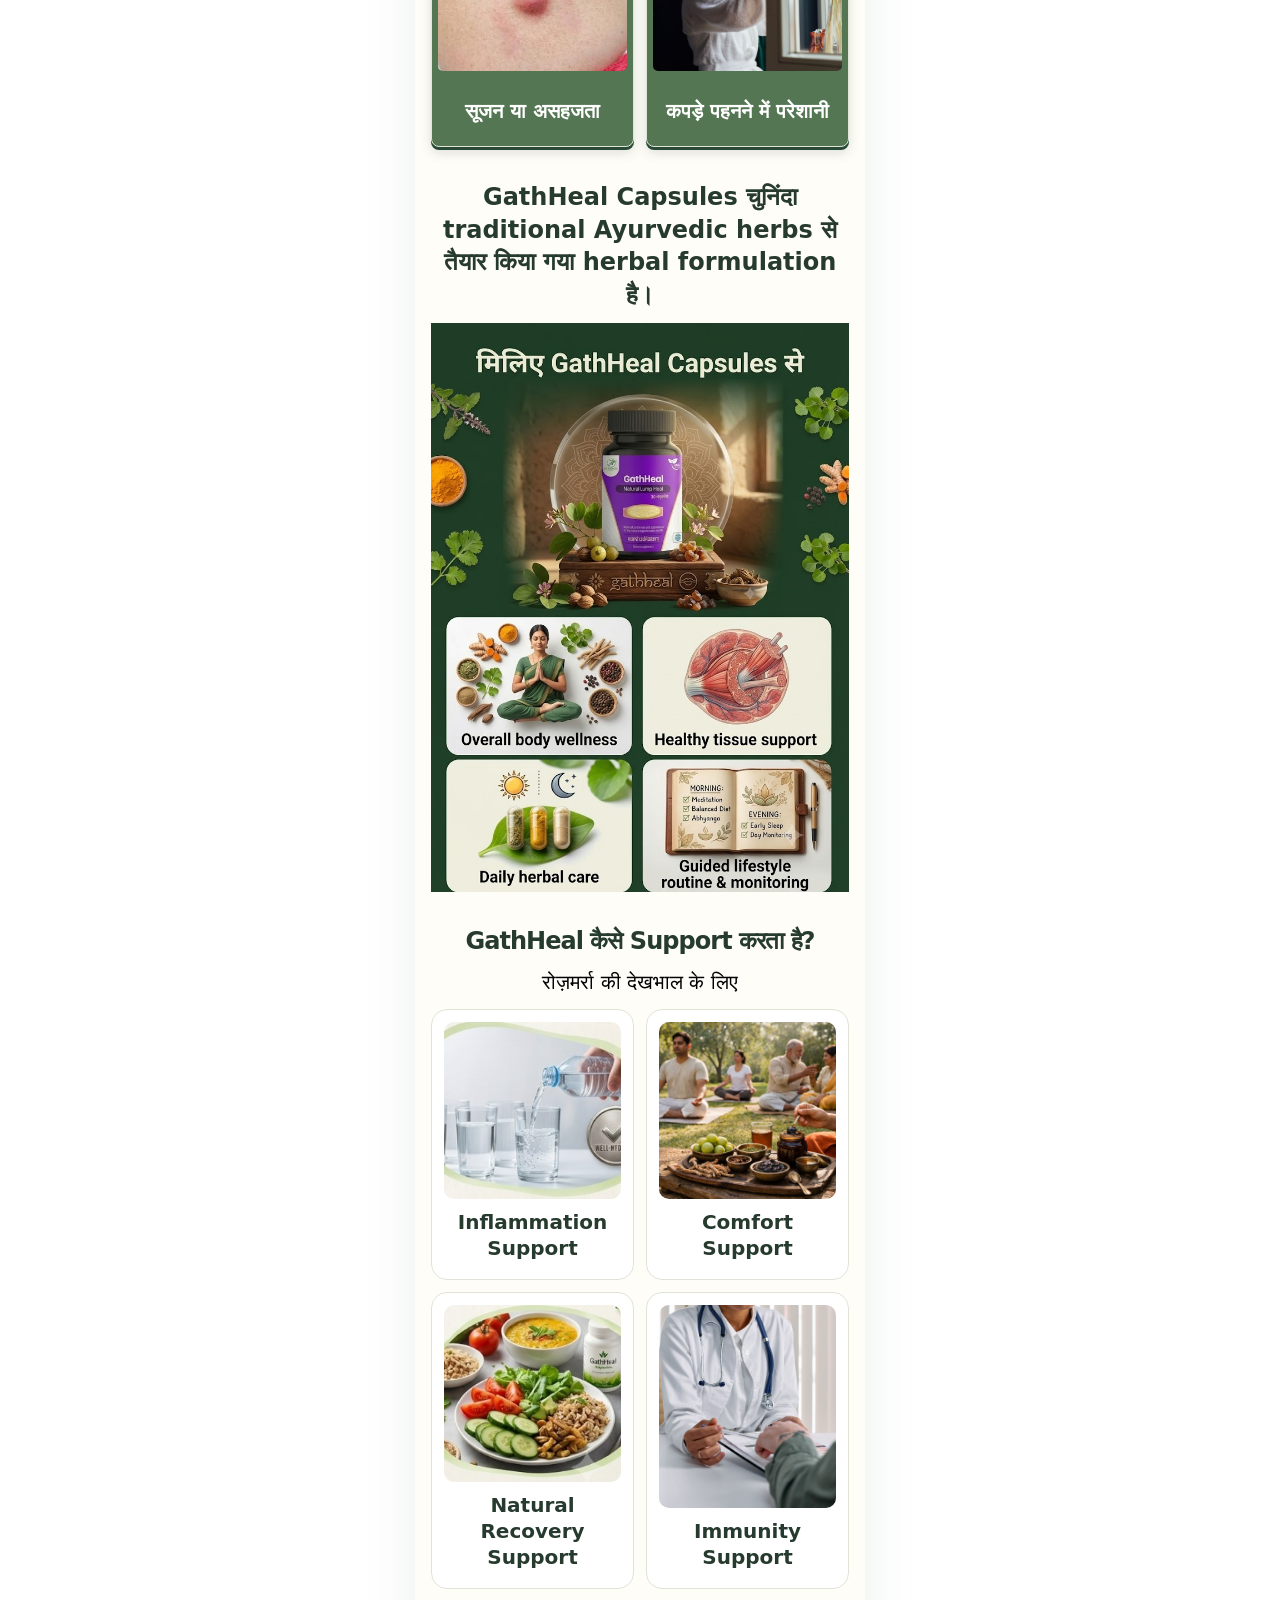
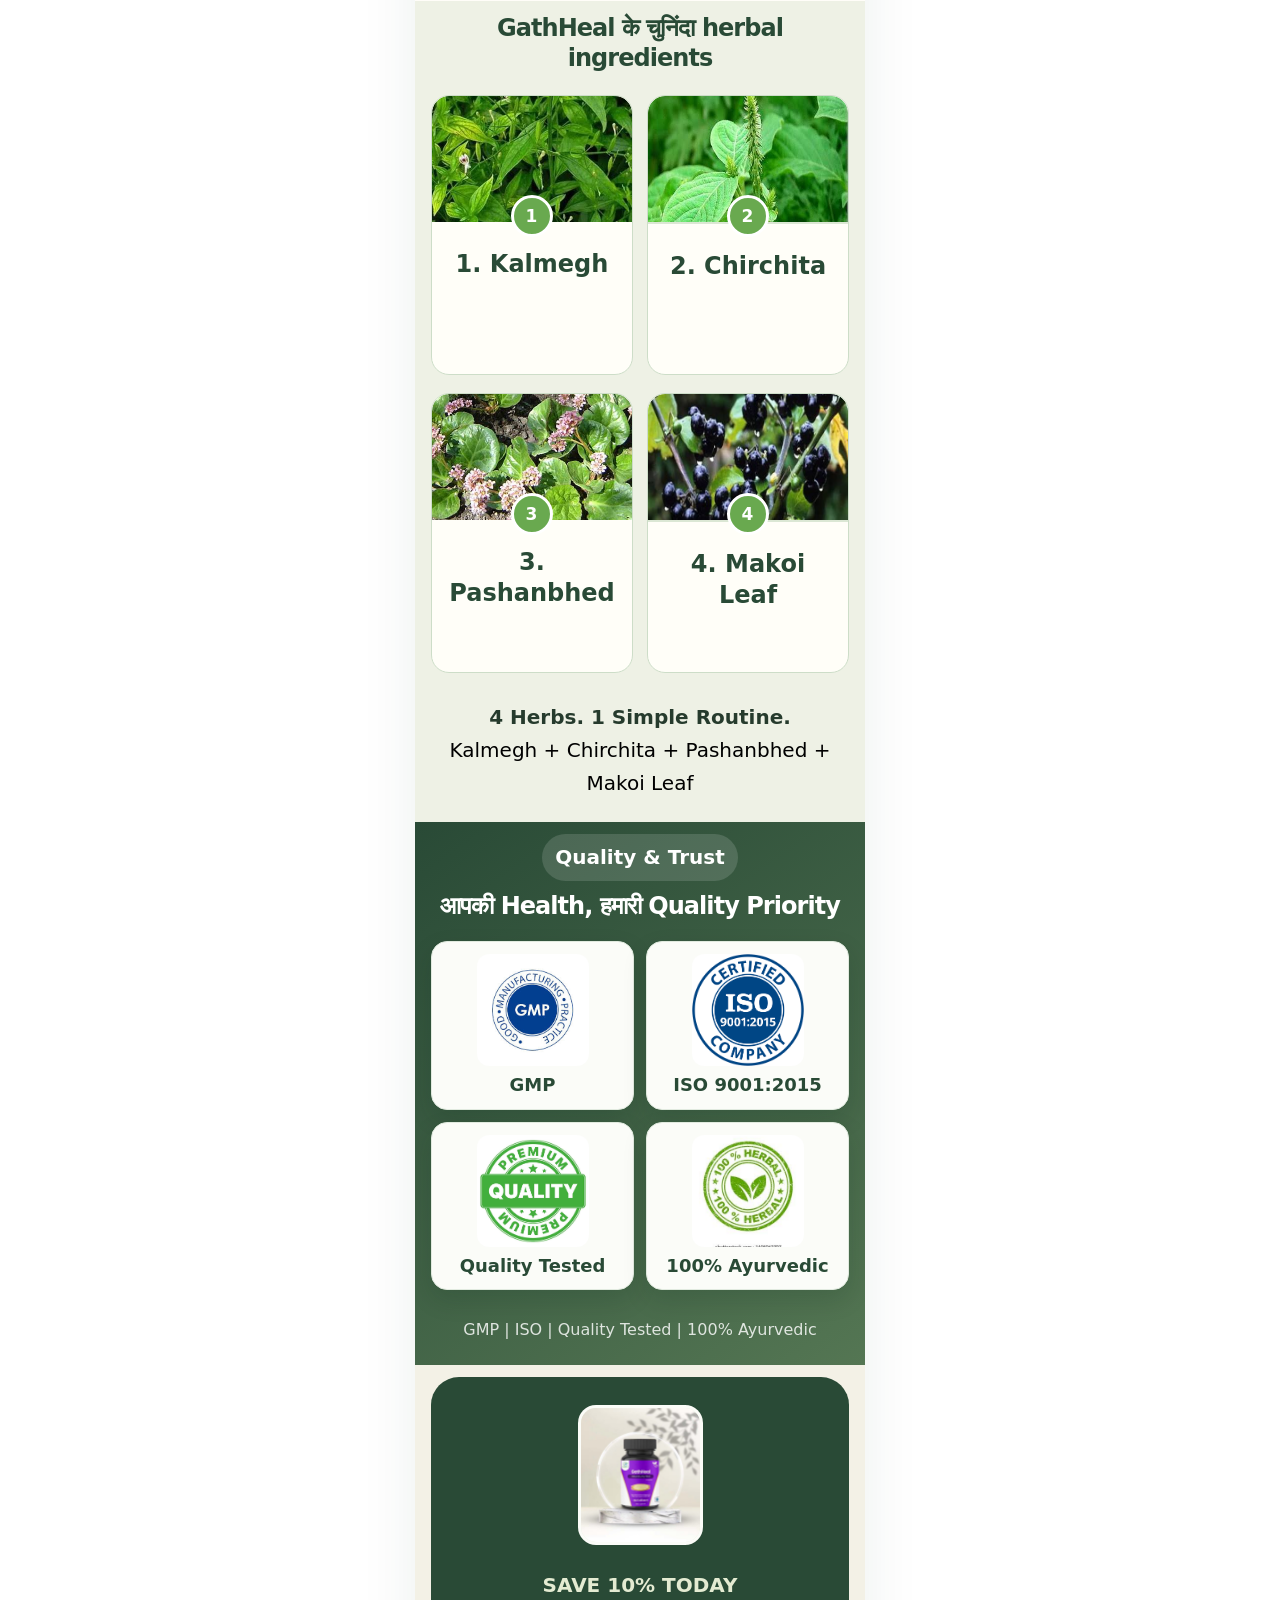
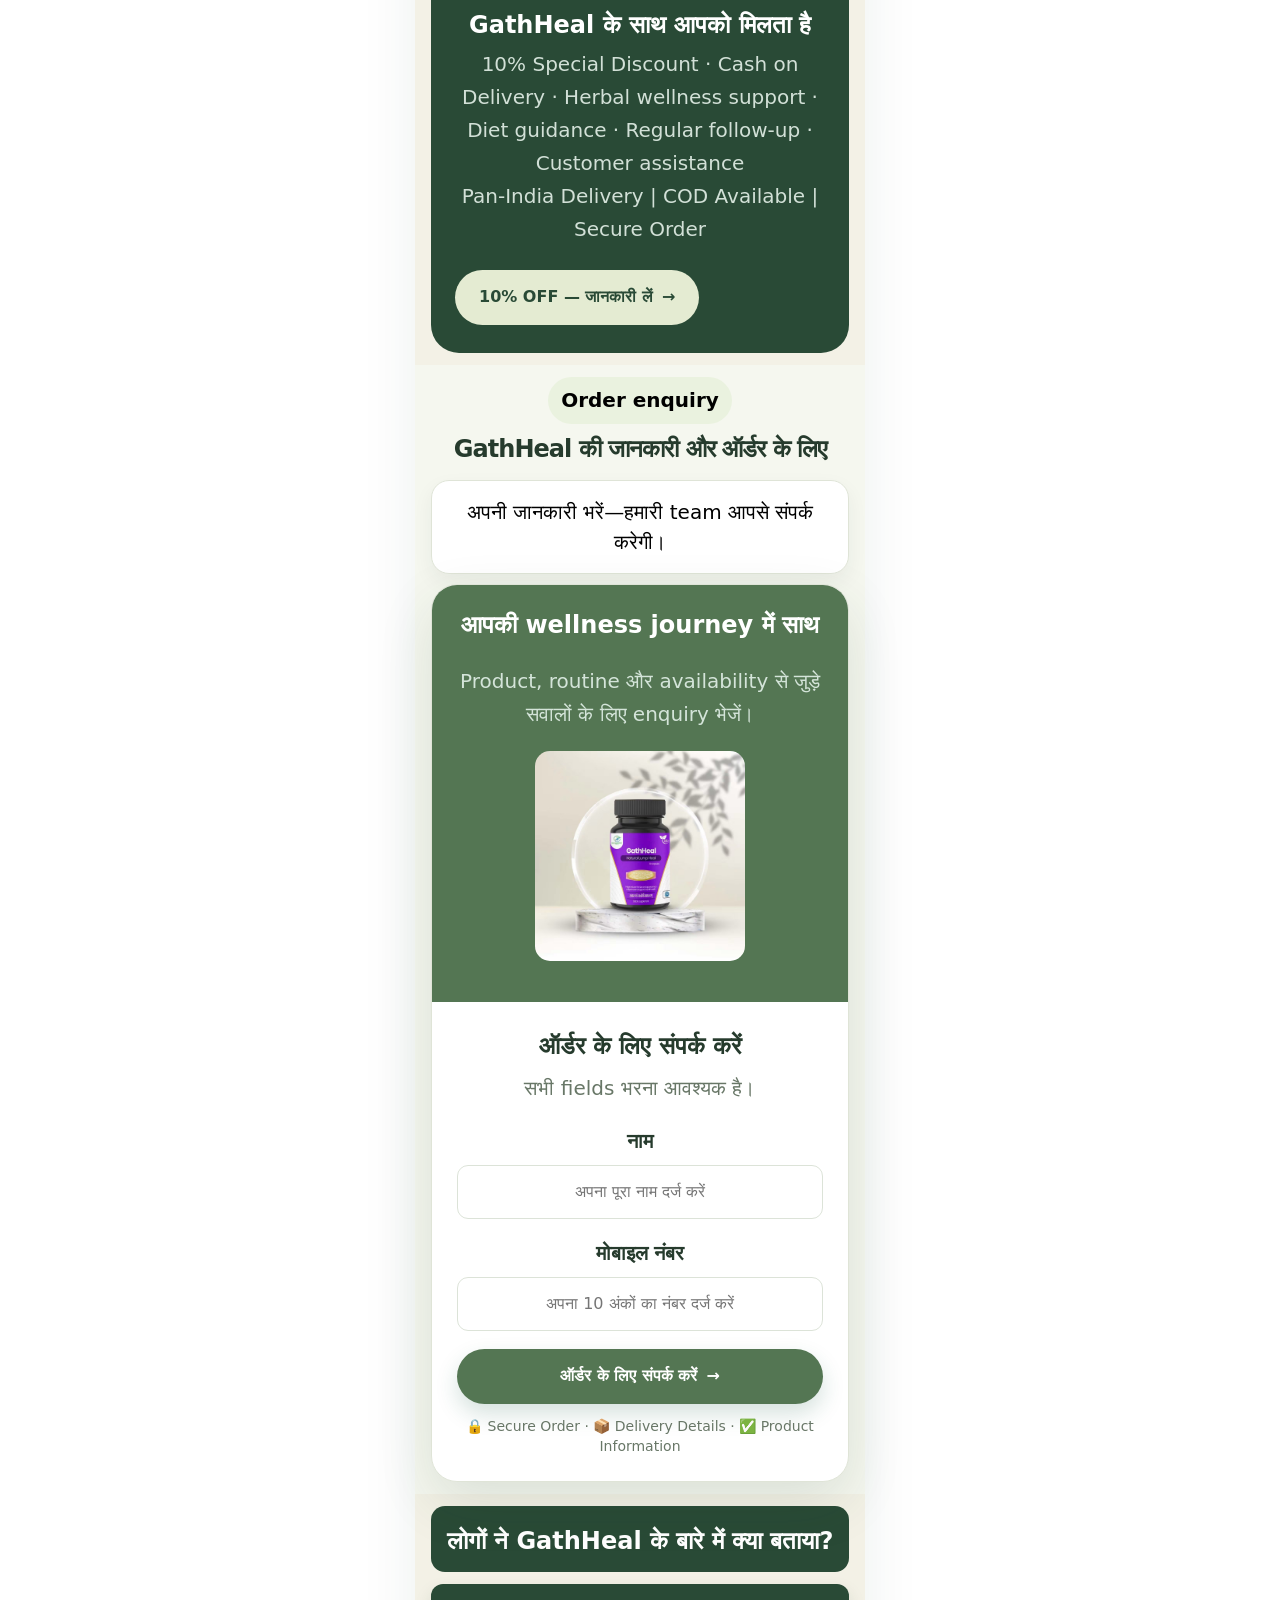
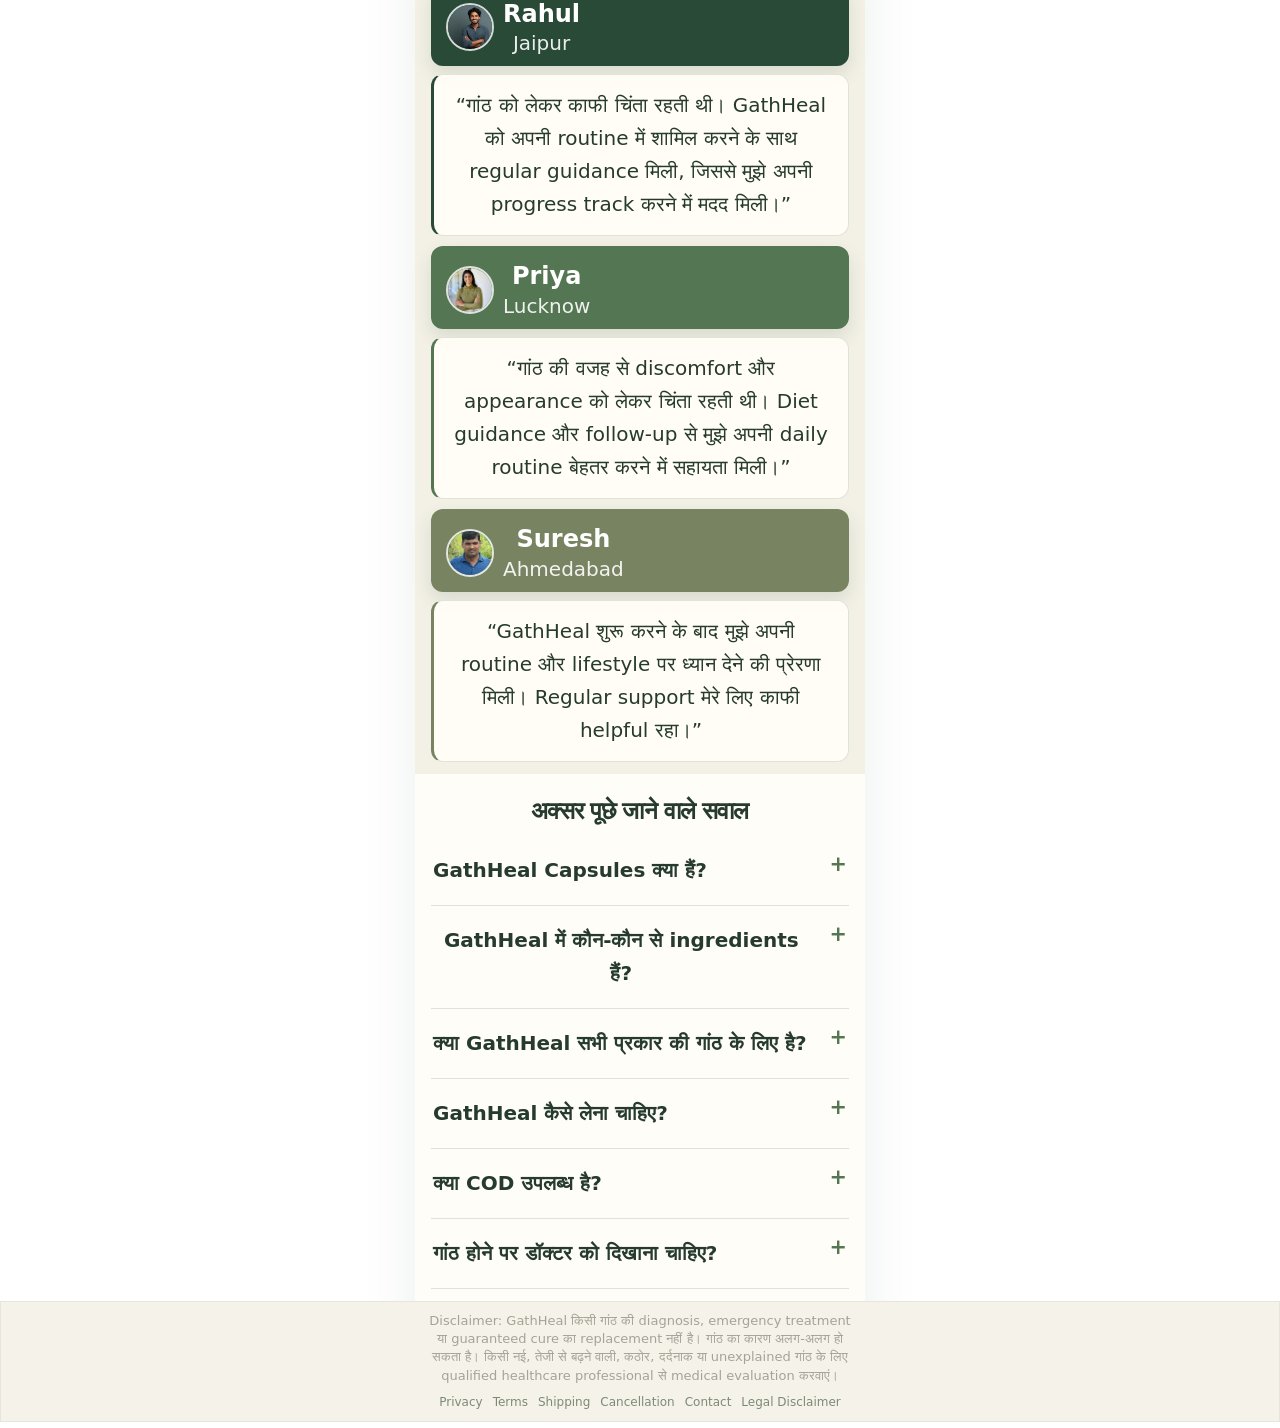
==== commit 0ad83903: "add" ====
--- a/index.html
+++ b/index.html
@@ -16,7 +16,7 @@
       <div class="nav-links">
         <a href="#about">हमारे बारे में</a>
         <a href="#ingredients">Ingredients</a>
-        <a href="#how-to-use">कैसे लें</a>
+        <a href="#support">Wellness Support</a>
         <a href="#faq">FAQs</a>
       </div>
       <a class="button button-small" href="#order">अभी जानकारी लें <span aria-hidden="true">→</span></a>
@@ -27,7 +27,12 @@
     <section class="hero">
       <div class="container">
         <div class="hero-banner">
+          
+          
+          
+          
           <img src="images/gathheal-problem-banner.jpg" alt="शरीर पर बनी गांठ की चिंता, आकार, भारीपन, दर्द और असहजता से जुड़ा GathHeal awareness banner" width="768" height="1366" fetchpriority="high" decoding="async">
+          <a class="button" href="#order">GathHeal की जानकारी लें <span aria-hidden="true">→</span></a>
         </div>
        
       </div>
@@ -38,7 +43,7 @@
       <div class="container">
         <div class="section-head">
           <h2>गांठ के साथ ये परेशानियाँ महसूस हो सकती हैं</h2>
-          <p>लक्षण हर व्यक्ति में अलग हो सकते हैं।</p>
+          <p>लक्षण हर व्यक्ति में अलग-अलग हो सकते हैं।</p>
         </div>
         <div class="concern-roadmap">
           <svg class="concern-roadmap-track" viewBox="0 0 560 170" preserveAspectRatio="none" aria-hidden="true" focusable="false">
@@ -88,40 +93,39 @@
         </div>
       </div>
     </section>
-
-   
-      <div class="container two-col">
-        <div>
-          <span class="eyebrow">GathHeal Capsules</span>
-          <h1>आपकी daily wellness routine के लिए herbal support</h1>
-          
-          <div class="section-visual">
-            <img src="images/gathheal-product.jpeg" alt="GathHeal capsules का पैक" loading="lazy">
-            
-          </div>
-         
-          
-        </div>
+    <section class="section" id="about">
+      <div class="container">
+        <h2 class="about-intro-heading">GathHeal Capsules चुनिंदा traditional Ayurvedic herbs से तैयार किया गया herbal formulation है।</h2>
+        <img class="about-support-infographic" src="images/gathheal-wellness-hero.png" alt="GathHeal Capsules के साथ Ayurvedic wellness support, herbs, lifestyle routine और monitoring" width="752" height="1024" loading="lazy" decoding="async">
         
       </div>
     </section>
 
-    <section class="section" id="wellness-support">
-      <div class="container">
-        <div class="section-head">
-          <span class="eyebrow">Daily wellness approach</span>
-          <h2>आपकी routine के लिए supportive guidance</h2>
-        
-        </div>
-        <div class="section-visual">
-          <img src="images/doctor  img.jpg" alt="व्यक्ति अपनी daily routine notebook में लिखता हुआ" loading="lazy">
-          <div><strong>छोटे, नियमित कदम</strong><p>Product label, balanced lifestyle और healthcare professional की सलाह को प्राथमिकता दें।</p></div>
+    <section class="section" id="support">
+      <div class="container">
+        <div class="section-head">
+      
+          
+          <h2>GathHeal कैसे Support करता है?</h2>
+          <p>रोज़मर्रा की देखभाल के लिए</p>
         </div>
         <div class="support-grid">
-          
-          <div class="support-item"><img class="support-photo" src="images/Lifestyle care.jpg" alt="Wellness routine लिखता व्यक्ति" loading="lazy"><strong>Lifestyle care</strong><p>Balanced diet और स्वस्थ आदतों पर ध्यान दें।</p></div>
-          
-          
+          <article class="support-item">
+            <img class="support-photo" src="images/routine-hydration.jpg" alt="Hydration और daily wellness" loading="lazy">
+            <strong>Inflammation Support</strong>
+          </article>
+          <article class="support-item">
+            <img class="support-photo" src="images/Lifestyle care.jpg" alt="आरामदायक healthy lifestyle routine" loading="lazy">
+            <strong>Comfort Support</strong>
+          </article>
+          <article class="support-item">
+            <img class="support-photo" src="images/routine-nutrition.jpg" alt="संतुलित भोजन और natural wellness" loading="lazy">
+            <strong>Natural Recovery Support</strong>
+          </article>
+          <article class="support-item">
+            <img class="support-photo" src="images/practitioner-consultation.jpeg" alt="Healthcare professional से guidance" loading="lazy">
+            <strong>Immunity Support</strong>
+          </article>
         </div>
       </div>
     </section>
@@ -134,10 +138,10 @@
          
         </div>
         <div class="ingredients">
-          <article class="ingredient"><div class="ingredient-art"><img src="images/kalmegh.avif" alt="Kalmegh plant" loading="lazy"></div><div class="ingredient-copy"><h3>Kalmegh</h3><p>Traditional Ayurvedic wellness routines में उपयोग की जाने वाली herb.</p></div></article>
-          <article class="ingredient"><div class="ingredient-art"><img src="images/chirchita.jpg" alt="Chirchita plant" loading="lazy"></div><div class="ingredient-copy"><h3>Chirchita</h3><p>Traditional herbal preparations में उपयोग किया जाने वाला botanical ingredient.</p></div></article>
-          <article class="ingredient"><div class="ingredient-art"><img src="images/pashanbhed.jpg" alt="Pashanbhed plant" loading="lazy"></div><div class="ingredient-copy"><h3>Pashanbhed</h3><p>Traditional herbal formulations में उपयोग की जाने वाली herb.</p></div></article>
-          <article class="ingredient"><div class="ingredient-art"><img class="plant-crop" src="images/makoi-leaf.jpg" alt="Makoi plant" loading="lazy"></div><div class="ingredient-copy"><h3>Makoi Leaf</h3><p>Ayurvedic wellness practices में उपयोग किया जाने वाला natural ingredient.</p></div></article>
+          <article class="ingredient"><div class="ingredient-art"><img src="images/kalmegh.avif" alt="Kalmegh plant" loading="lazy"></div><div class="ingredient-copy"><h3>Kalmegh</h3></article>
+          <article class="ingredient"><div class="ingredient-art"><img src="images/chirchita.jpg" alt="Chirchita plant" loading="lazy"></div><div class="ingredient-copy"><h3>Chirchita</h3></div></article>
+          <article class="ingredient"><div class="ingredient-art"><img src="images/pashanbhed.jpg" alt="Pashanbhed plant" loading="lazy"></div><div class="ingredient-copy"><h3>Pashanbhed</div></article>
+          <article class="ingredient"><div class="ingredient-art"><img class="plant-crop" src="images/makoi-leaf.jpg" alt="Makoi plant" loading="lazy"></div><div class="ingredient-copy"><h3>Makoi Leaf</h3></div></article>
         </div>
         <div class="section-head ingredient-summary"><strong>4 Herbs. 1 Simple Routine.</strong><p>Kalmegh + Chirchita + Pashanbhed + Makoi Leaf</p></div>
        
@@ -148,85 +152,24 @@
       <div class="container">
         <div class="section-head">
           <span class="eyebrow">Quality &amp; Trust</span>
-          <h2>Aapki health, hamari quality priority</h2>
+          <h2>आपकी Health, हमारी Quality Priority</h2>
         </div>
         <div class="quality-trust-grid" aria-label="Quality and trust details">
           <article class="quality-trust-card"><img src="images/quality-gmp.png" alt="GMP badge" loading="lazy" decoding="async"><strong>GMP</strong></article>
           <article class="quality-trust-card"><img src="images/quality-iso.png" alt="ISO 9001:2015 badge" loading="lazy" decoding="async"><strong>ISO 9001:2015</strong></article>
-          <article class="quality-trust-card"><img src="images/quality-premium.png" alt="Premium Quality badge" loading="lazy" decoding="async"><strong>Premium Quality</strong></article>
-          <article class="quality-trust-card"><img src="images/quality-herbal.png" alt="100% Herbal badge" loading="lazy" decoding="async"><strong>100% Herbal</strong></article>
-        </div>
-        <p class="quality-trust-note">GMP, ISO aur quality-testing ke daave sirf verified product documents ke saath hi publish karein.</p>
-      </div>
-    </section>
-    <section class="section section-soft" id="how-to-use">
-      <div class="container">
-        <div class="section-head routine-section-head">
-          <span class="eyebrow">Simple daily routine</span>
-          <h2>GathHeal ko dincharya mein shamil karein</h2>
-          <p>Aapki health routine ke liye zaroori disha-nirdesh</p>
-        </div>
-        <div class="routine-steps">
-          <article class="routine-card">
-            <div class="routine-copy"><span class="routine-number">01</span><h3>Capsules with warm water</h3><p>GathHeal capsules ko hamesha gun-gune paani ke saath lein.</p></div>
-            <img class="routine-photo" src="images/routine-capsules.jpg" alt="Capsules aur garam herbal chai" loading="lazy" decoding="async">
-          </article>
-          <article class="routine-card">
-            <div class="routine-copy"><span class="routine-number">02</span><h3>Maintain timing</h3><p>Har din ek hi samay par capsules lene ka prayas karein.</p></div>
-            <img class="routine-photo" src="images/routine-timing.jpg" alt="Roz ke samay par GathHeal bottle" loading="lazy" decoding="async">
-          </article>
-          <article class="routine-card">
-            <div class="routine-copy"><span class="routine-number">03</span><h3>Stay hydrated</h3><p>Dinbhar paryapt paani piyein aur hydrated rahein.</p></div>
-            <img class="routine-photo" src="images/routine-hydration.jpg" alt="Glass mein paani daalte hue" loading="lazy" decoding="async">
-          </article>
-          <article class="routine-card">
-            <div class="routine-copy"><span class="routine-number">04</span><h3>Balanced nutrition</h3><p>Capsules ke saath paushthik aur santulit bhojan lein.</p></div>
-            <img class="routine-photo" src="images/routine-nutrition.jpg" alt="Sabziyon aur poshtik bhojan ki plate" loading="lazy" decoding="async">
-          </article>
-        </div>
-        <p class="routine-note">GathHeal capsules ka upyog chikitsak ki salah ke anusaar karein.</p>
-      </div>
-    </section>
-
-    <section class="section" id="product-care">
-      <div class="container">
-        <div class="section-head">
-          <span class="eyebrow">Product care &amp; support</span>
-          <h2>Aapki health, hamari quality priority</h2>
-          <p>Kharidne se pehle packaging par diye gaye batch, licence aur quality details zaroor dekhein.</p>
-        </div>
-        <div class="product-care-steps">
-          <article class="product-care-card">
-            <div class="product-care-copy"><span class="product-care-number">01</span><h3>Selected ingredients</h3><p>Product label par ingredients ki poori jaankari dekhein.</p></div>
-            <div class="product-care-herbs">
-              <figure><img src="images/kalmegh.avif" alt="Kalmegh herb" loading="lazy"><figcaption>Kalmegh</figcaption></figure>
-              <figure><img src="images/chirchita.jpg" alt="Chirchita herb" loading="lazy"><figcaption>Chirchita</figcaption></figure>
-              <figure><img src="images/pashanbhed.jpg" alt="Pashanbhed herb" loading="lazy"><figcaption>Pashanbhed</figcaption></figure>
-              <figure><img src="images/makoi-leaf.jpg" alt="Makoi leaf" loading="lazy"><figcaption>Makoi leaf</figcaption></figure>
-            </div>
-          </article>
-          <article class="product-care-card">
-            <div class="product-care-copy"><span class="product-care-number">02</span><h3>Hygienic process</h3><p>Manufacturing aur storage details pack par available hongi.</p></div>
-            <img class="product-care-photo" src="images/Hygienic process.jpg" alt="GathHeal hygienic manufacturing and product storage" loading="lazy" decoding="async">
-          </article>
-          <article class="product-care-card">
-            <div class="product-care-copy"><span class="product-care-number">03</span><h3>Secure packaging</h3><p>Product milne par seal aur batch details check karein.</p></div>
-            <img class="product-care-photo" src="images/Secure packaging.jpg" alt="GathHeal product secure packaging" loading="lazy" decoding="async">
-          </article>
-          <article class="product-care-card">
-            <div class="product-care-copy"><span class="product-care-number">04</span><h3>Customer assistance</h3><p>Product se jude sawaalon ke liye hamari team se poochhein.</p></div>
-            <img class="product-care-photo" src="images/doctor-consultation.jpeg" alt="Healthcare professional helping a customer" loading="lazy" decoding="async">
-          </article>
-        </div>
-        <p class="quality-note">GMP, ISO, quality testing aur applicable licences ke daave sirf verified product documentation ke saath hi publish karein.</p>
-      </div>
-    </section>
+          <article class="quality-trust-card"><img src="images/quality-premium.png" alt="Quality Tested badge" loading="lazy" decoding="async"><strong>Quality Tested</strong></article>
+          <article class="quality-trust-card"><img src="images/quality-herbal.png" alt="100% Ayurvedic badge" loading="lazy" decoding="async"><strong>100% Ayurvedic</strong></article>
+        </div>
+        <p class="quality-trust-note">GMP | ISO | Quality Tested | 100% Ayurvedic</p>
+      </div>
+    </section>
+
 <section class="section section-soft" id="offer">
       <div class="container">
         <div class="offer">
           <img class="offer-image" src="images/gathheal-product.jpeg" alt="GathHeal product bottle" loading="lazy">
-          <div><span class="offer-tag">SPECIAL INTRODUCTORY OFFER</span><h2>Aaj shuru karein apni wellness routine</h2><p>Herbal wellness support · Diet guidance · Regular follow-up · Customer assistance</p></div>
-          <a class="button" href="#order">10% OFF — jaankari lein <span aria-hidden="true">→</span></a>
+          <div><span class="offer-tag">SAVE 10% TODAY</span><h2>GathHeal के साथ आपको मिलता है</h2><p>10% Special Discount · Cash on Delivery · Herbal wellness support · Diet guidance · Regular follow-up · Customer assistance</p><p>Pan-India Delivery | COD Available | Secure Order</p></div>
+          <a class="button" href="#order">10% OFF — जानकारी लें <span aria-hidden="true">→</span></a>
         </div>
       </div>
     </section>
@@ -235,7 +178,7 @@
       <div class="container">
         <div class="section-head">
           <span class="eyebrow">Order enquiry</span>
-          <h2>GathHeal के बारे में जानकारी लें</h2>
+          <h2>GathHeal की जानकारी और ऑर्डर के लिए</h2>
           <p class="order-intro">अपनी जानकारी भरें—हमारी team आपसे संपर्क करेगी।</p>
         </div>
         <div class="order-card">
@@ -243,25 +186,21 @@
             <h3>आपकी wellness journey में साथ</h3>
             <p>Product, routine और availability से जुड़े सवालों के लिए enquiry भेजें।</p>
             <img class="order-image" src="images/gathheal-product.jpeg" alt="GathHeal capsules का product pack" loading="lazy">
-            <ul>
-              <li>✓ Selected <span>herbs</span></li>
-              <li>✓ Easy capsule format</li>
-              <li>✓ Lifestyle guidance</li>
-              <li>✓ Customer support</li>
-            </ul>
+            
           </aside>
           <form class="order-form" id="order-form">
-            <h3>अपनी जानकारी दें</h3>
+            <h3>ऑर्डर के लिए संपर्क करें</h3>
             <p>सभी fields भरना आवश्यक है।</p>
             <div class="field">
               <label for="customer-name">नाम</label>
-              <input id="customer-name" name="name" type="text" placeholder="अपना नाम दर्ज करें" autocomplete="name" required minlength="2" title="नाम में केवल अक्षर और spaces दर्ज करें">
+              <input id="customer-name" name="name" type="text" placeholder="अपना पूरा नाम दर्ज करें" autocomplete="name" required minlength="2" title="नाम में केवल अक्षर और spaces दर्ज करें">
             </div>
             <div class="field">
               <label for="customer-phone">मोबाइल नंबर</label>
-              <input id="customer-phone" name="phone" type="tel" inputmode="numeric" autocomplete="tel-national" placeholder="10 अंकों का मोबाइल नंबर" pattern="[6-9][0-9]{9}" maxlength="10" title="कृपया 6, 7, 8 या 9 से शुरू होने वाला 10 अंकों का नंबर दर्ज करें" required>
+              <input id="customer-phone" name="phone" type="tel" inputmode="numeric" autocomplete="tel-national" placeholder="अपना 10 अंकों का नंबर दर्ज करें" pattern="[6-9][0-9]{9}" maxlength="10" title="कृपया 6, 7, 8 या 9 से शुरू होने वाला 10 अंकों का नंबर दर्ज करें" required>
             </div>
-            <button class="button" type="submit">GET GATHHEAL NOW <span aria-hidden="true">→</span></button>
+            <button class="button" type="submit">ऑर्डर के लिए संपर्क करें <span aria-hidden="true">→</span></button>
+            <p class="order-assurance">🔒 Secure Order · 📦 Delivery Details · ✅ Product Information</p>
           
             
           </form>
@@ -272,7 +211,7 @@
     <section class="section testimonials-section" aria-labelledby="testimonials-title">
       <div class="container">
         <header class="testimonials-heading">
-          <span>GATHHEAL CUSTOMER STORIES</span>
+         
           <h2 id="testimonials-title">लोगों ने GathHeal के बारे में क्या बताया?</h2>
         </header>
         <div class="testimonial-list">
@@ -297,9 +236,9 @@
         <div class="section-head"><h2>अक्सर पूछे जाने वाले सवाल</h2></div>
        
         <div class="faq">
-          <details><summary>GathHeal Capsules क्या हैं?</summary><p>GathHeal एक Ayurvedic herbal formulation है, जिसमें traditional herbs का संयोजन शामिल है। यह supportive wellness product है, किसी बीमारी का इलाज नहीं।</p></details>
-          <details><summary>GathHeal में कौन-कौन से ingredients हैं?</summary><p>Kalmegh, Chirchita, Pashanbhed और Makoi Leaf. खरीदने से पहले पैक पर दी गई पूरी ingredient list पढ़ें।</p></details>
-          <details><summary>क्या GathHeal सभी प्रकार की गांठ के लिए है?</summary><p>नहीं। हर गांठ का कारण अलग हो सकता है। Proper medical evaluation ज़रूरी है; GathHeal medical diagnosis या treatment का विकल्प नहीं है।</p></details>
+          <details><summary>GathHeal Capsules क्या हैं?</summary><p>GathHeal एक Ayurvedic herbal formulation है, जिसमें traditional herbs का combination शामिल है।</p></details>
+          <details><summary>GathHeal में कौन-कौन से ingredients हैं?</summary><p>इसमें Kalmegh, Chirchita, Pashanbhed और Makoi Leaf शामिल हैं।</p></details>
+          <details><summary>क्या GathHeal सभी प्रकार की गांठ के लिए है?</summary><p>नहीं। हर गांठ का कारण अलग हो सकता है। किसी भी गांठ के लिए proper medical evaluation जरूरी है।</p></details>
           <details><summary>GathHeal कैसे लेना चाहिए?</summary><p>Product label या qualified practitioner द्वारा बताए गए निर्देशों के अनुसार ही लें।</p></details>
           <details><summary>क्या COD उपलब्ध है?</summary><p>COD selected locations पर उपलब्ध हो सकती है। Order enquiry के बाद हमारी team availability confirm करेगी।</p></details>
           <details><summary>गांठ होने पर डॉक्टर को दिखाना चाहिए?</summary><p>हाँ, किसी भी नई गांठ के लिए healthcare professional से सलाह लेना उचित है। अगर गांठ तेजी से बढ़ रही हो, दर्दनाक या कठोर हो, या बनी हुई हो तो जल्द जांच करवाएं।</p></details>
@@ -311,7 +250,7 @@
   <footer class="disclaimer" id="legal-disclaimer" aria-labelledby="disclaimer-title">
     <div class="container disclaimer-inner">
       <h2 id="disclaimer-title">Disclaimer</h2>
-      <p><strong>Disclaimer:</strong> GathHeal आपकी wellness routine का हिस्सा है। गांठ से जुड़ी सही जानकारी और उचित देखभाल के लिए qualified healthcare professional की सलाह लेना हमेशा बेहतर रहता है। हर गांठ का कारण अलग हो सकता है, इसलिए किसी नई, तेजी से बढ़ने वाली, कठोर, दर्दनाक या unexplained गांठ के मामले में समय पर medical evaluation करवाएं।.</p>
+      <p><strong>Disclaimer:</strong> GathHeal किसी गांठ की diagnosis, emergency treatment या guaranteed cure का replacement नहीं है। गांठ का कारण अलग-अलग हो सकता है। किसी नई, तेजी से बढ़ने वाली, कठोर, दर्दनाक या unexplained गांठ के लिए qualified healthcare professional से medical evaluation करवाएं।</p>
       <nav class="policy-links" aria-label="Policies and contact">
         <a href="#policy-detail" data-policy-link data-policy="privacy-policy" aria-expanded="false" aria-controls="policy-detail">Privacy</a>
         <a href="#policy-detail" data-policy-link data-policy="terms-policy" aria-expanded="false" aria-controls="policy-detail">Terms</a>
--- a/style.css
+++ b/style.css
@@ -202,6 +202,20 @@
   height: auto;
 }
 
+.hero-banner > h1 {
+  margin: 20px 16px 8px;
+}
+
+.hero-banner > p {
+  margin: 0 18px 16px;
+}
+
+.hero-banner > .button {
+  display: flex;
+  width: fit-content;
+  margin: 16px auto 20px;
+}
+
 .hero-action {
   position: relative;
   display: grid;
@@ -814,6 +828,42 @@
   border-radius: 16px;
 }
 
+.about-restored-copy {
+  max-width: 450px;
+  margin: 18px auto 0;
+  padding: 0 12px 8px;
+}
+
+.about-restored-copy h2 {
+  margin: 0 0 12px;
+}
+
+.about-intro-heading {
+  max-width: 420px;
+  margin: 0 auto 12px;
+  font-size: 24px !important;
+  line-height: 1.35;
+}
+
+.about-keypoints {
+  display: grid;
+  grid-template-columns: repeat(2, minmax(0, 1fr));
+  gap: 8px 14px;
+  margin: 0 0 14px;
+  padding: 0 8px;
+  list-style-position: inside;
+}
+
+.about-keypoints li {
+  min-width: 0;
+  overflow-wrap: anywhere;
+  line-height: 1.4;
+}
+
+.about-restored-copy > p {
+  margin: 0;
+}
+
 .two-col {
   display: grid;
   grid-template-columns: 1fr 1fr;
@@ -1568,7 +1618,7 @@
   font-size: 100px;
   line-height: 1.3;
   opacity: .9; 
-  color :#000
+
 }
 
 .testimonial-quote {
@@ -2322,6 +2372,33 @@
 
 /* Use the full mobile canvas for sections and their main images. */
 @container (max-width: 650px) {
+  .testimonials-heading {
+    width: 100%;
+    margin: 0 auto 12px;
+    padding: 14px 12px;
+    border-radius: 14px;
+  }
+
+  .testimonial-person {
+    width: 100%;
+    max-width: none;
+    min-height: 70px;
+    clip-path: none;
+    border-radius: 12px;
+  }
+
+  .testimonial-identity img {
+    flex-basis: 48px;
+    width: 48px;
+    height: 48px;
+  }
+
+  .testimonial-quote {
+    min-width: 0;
+    max-width: 100%;
+    overflow-wrap: anywhere;
+  }
+
   .container,
   #concerns > .container,
   #quality-trust > .container {
@@ -2611,6 +2688,12 @@
   margin: 0;
 }
 
+.order-assurance {
+  margin: 12px 0 0;
+  font-size: 14px !important;
+  line-height: 1.45;
+}
+
 /* Mobile layout for the logo cards and narrow content sections. */
 @container (max-width: 650px) {
   #quality-trust {
@@ -2700,3 +2783,77 @@
   border-radius: 999px;
   background: #e8f0d5;
 }
+
+/* Reduce excess vertical gaps between sections on mobile. */
+@container (max-width: 650px) {
+  #support .support-grid {
+    grid-template-columns: repeat(2, minmax(0, 1fr));
+    align-items: stretch;
+    gap: 12px;
+  }
+
+  #support .support-item {
+    display: flex;
+    flex-direction: column;
+    min-width: 0;
+    min-height: 220px;
+    padding: 12px;
+    overflow: hidden;
+    border-radius: 16px;
+  }
+
+  #support .support-photo {
+    display: block;
+    width: 100%;
+    max-width: 100%;
+    height: auto;
+    aspect-ratio: 1 / 1;
+    min-height: 132px;
+    flex: 1 1 auto;
+    margin: 0 0 10px;
+    border-radius: 10px;
+    object-fit: cover;
+    object-position: center;
+  }
+
+  #support .support-item strong {
+    display: block;
+    flex: 0 0 auto;
+    margin-bottom: 6px;
+    line-height: 1.3;
+  }
+
+  .container,
+  #concerns > .container,
+  #quality-trust > .container,
+  .hero > .container {
+    width: calc(100% - 32px);
+    max-width: 450px;
+    margin-inline: auto;
+  }
+
+  .section-head {
+    padding-inline: 0;
+  }
+
+  .section,
+  .testimonials-section {
+    padding-block: 12px;
+  }
+
+  #quality-trust {
+    padding-block: 12px;
+  }
+
+  .section-head {
+    margin-bottom: 10px;
+  }
+
+  .about-restored-copy {
+    margin-top: 12px;
+  }
+
+  .disclaimer {
+    padding-block: 10px 8px;
+  }
+}
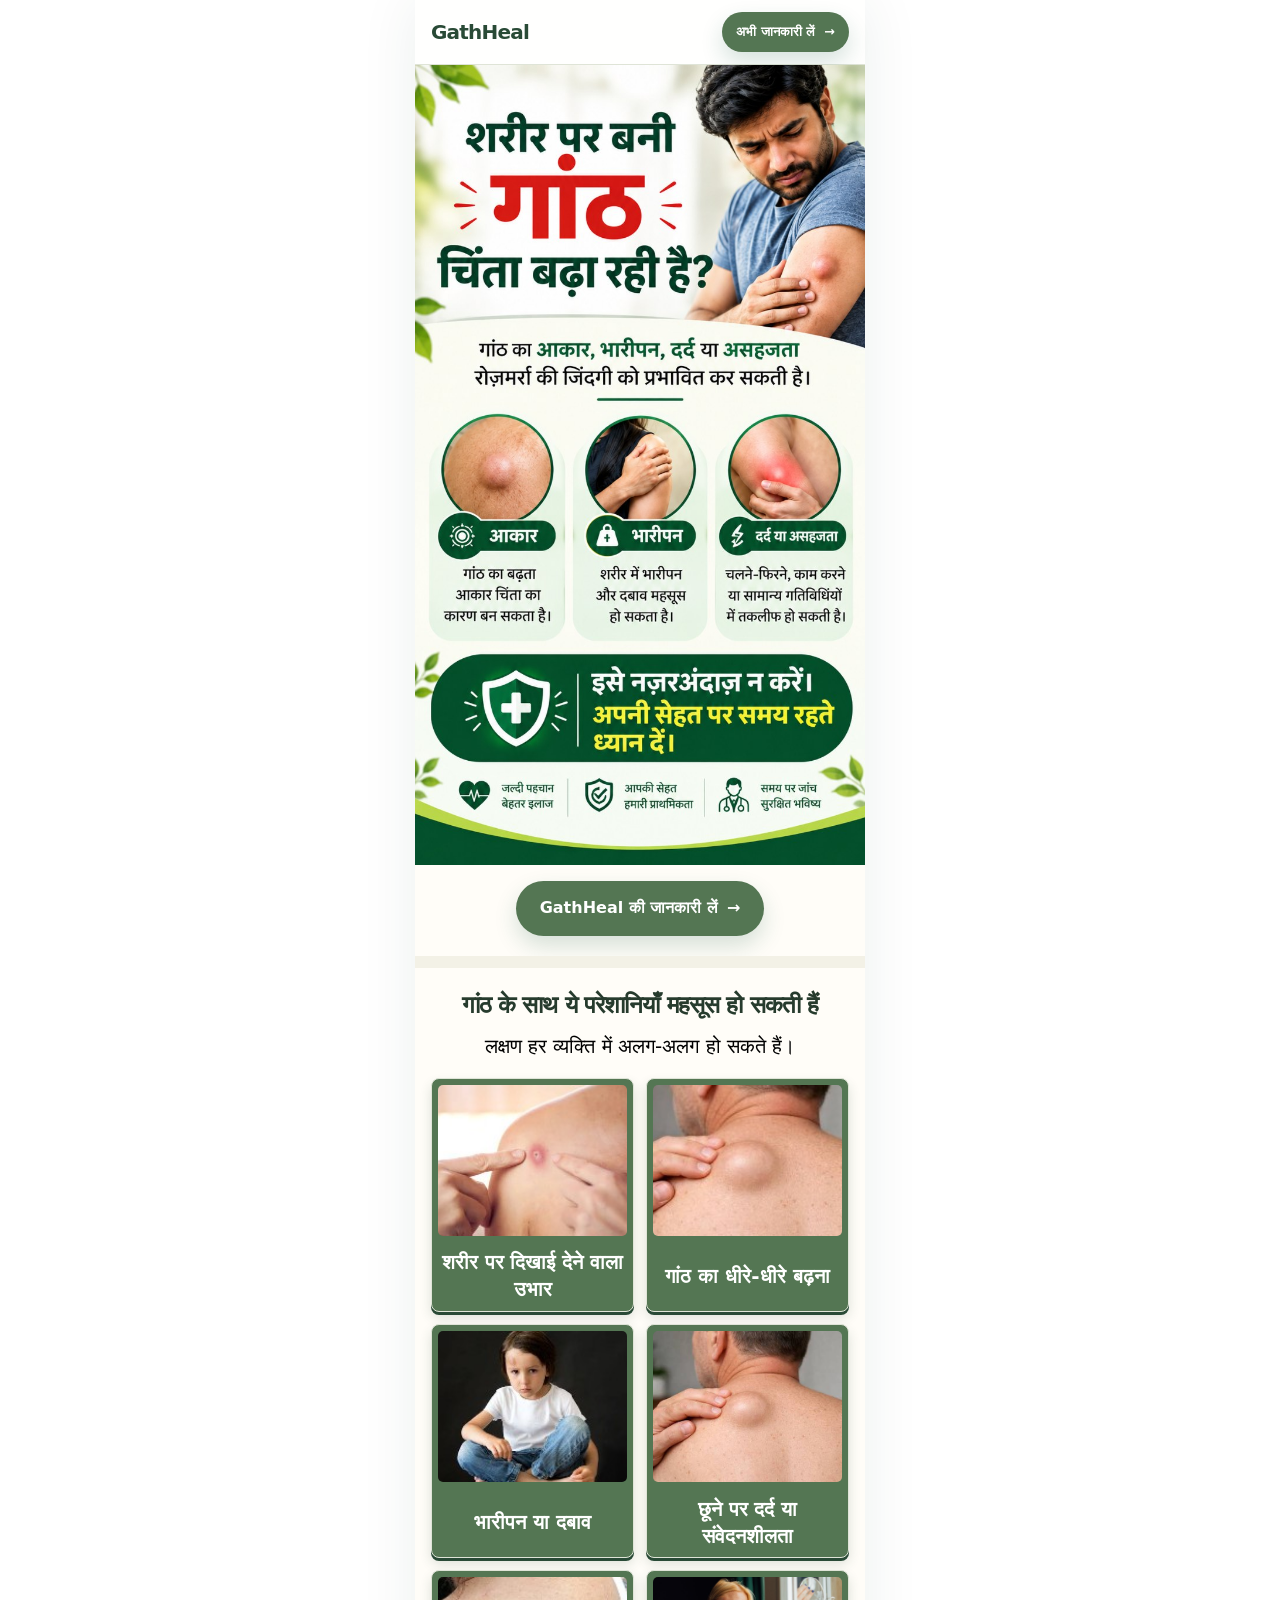
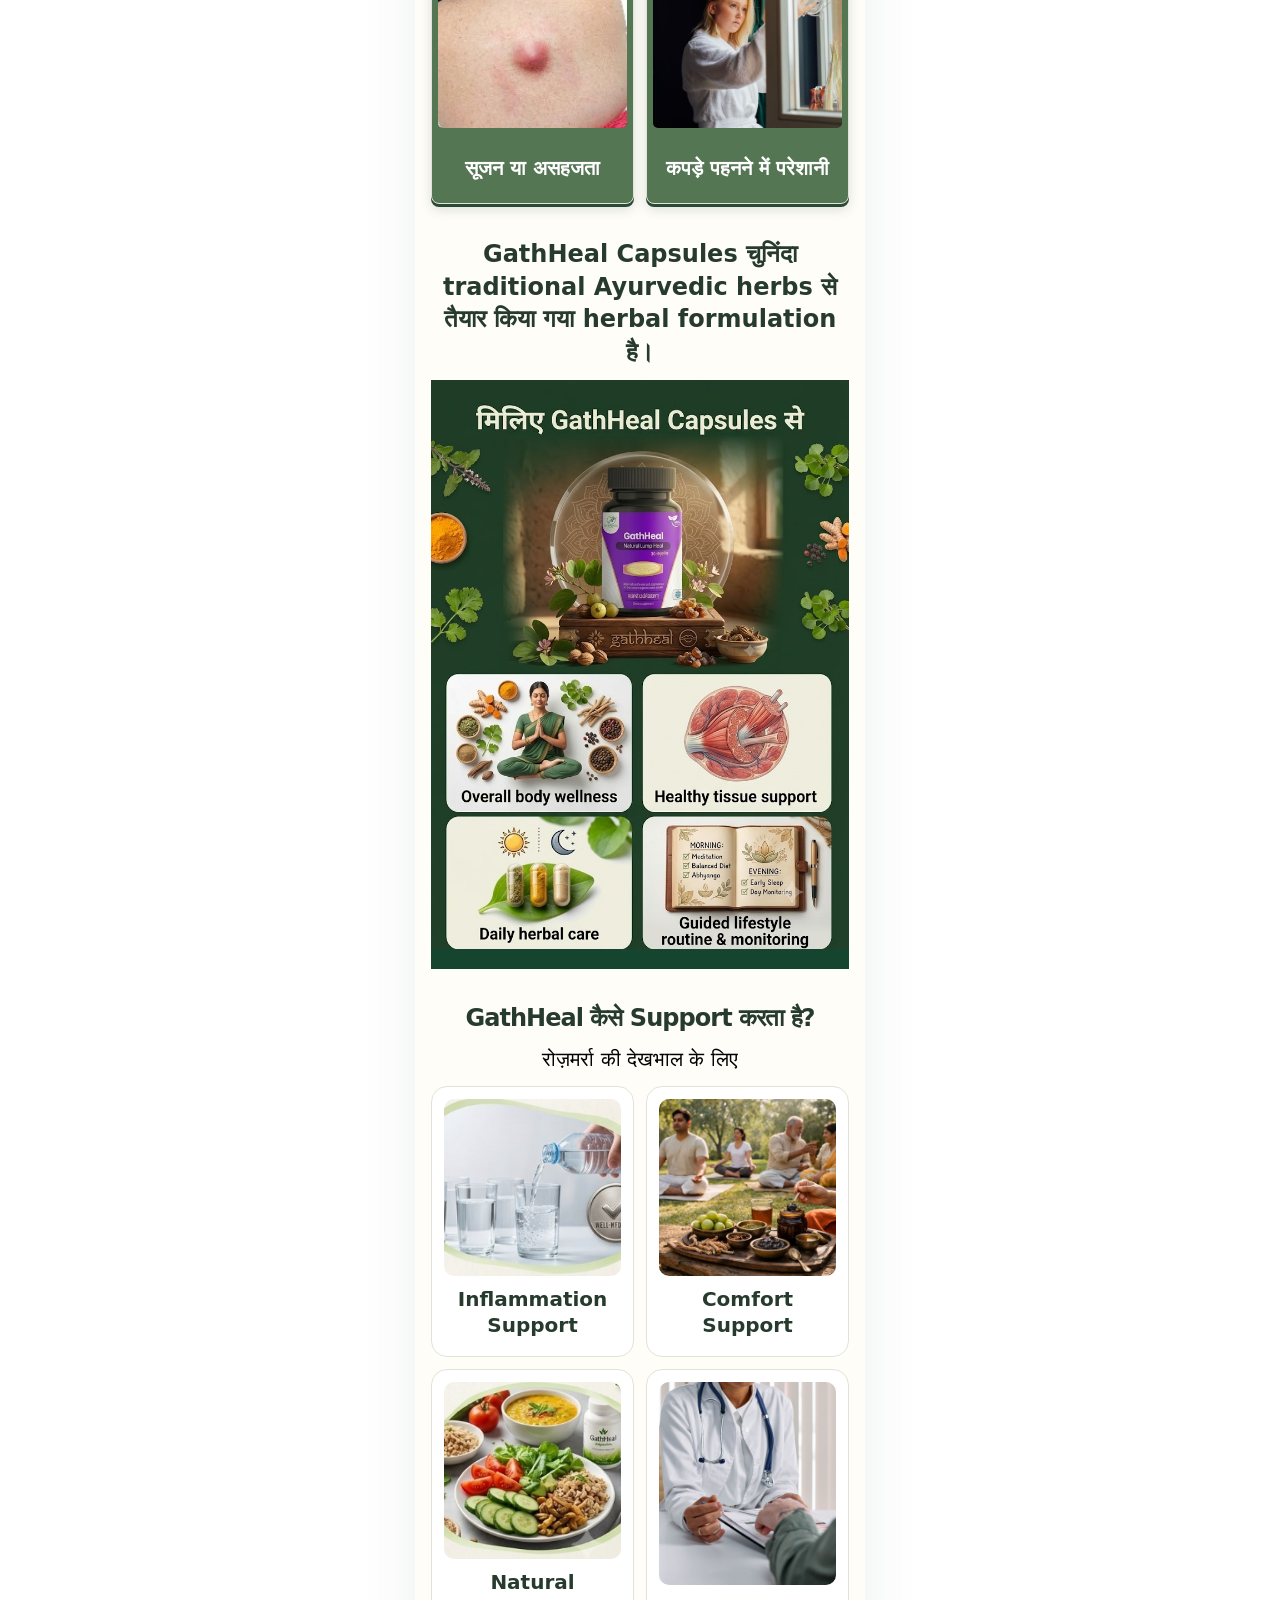
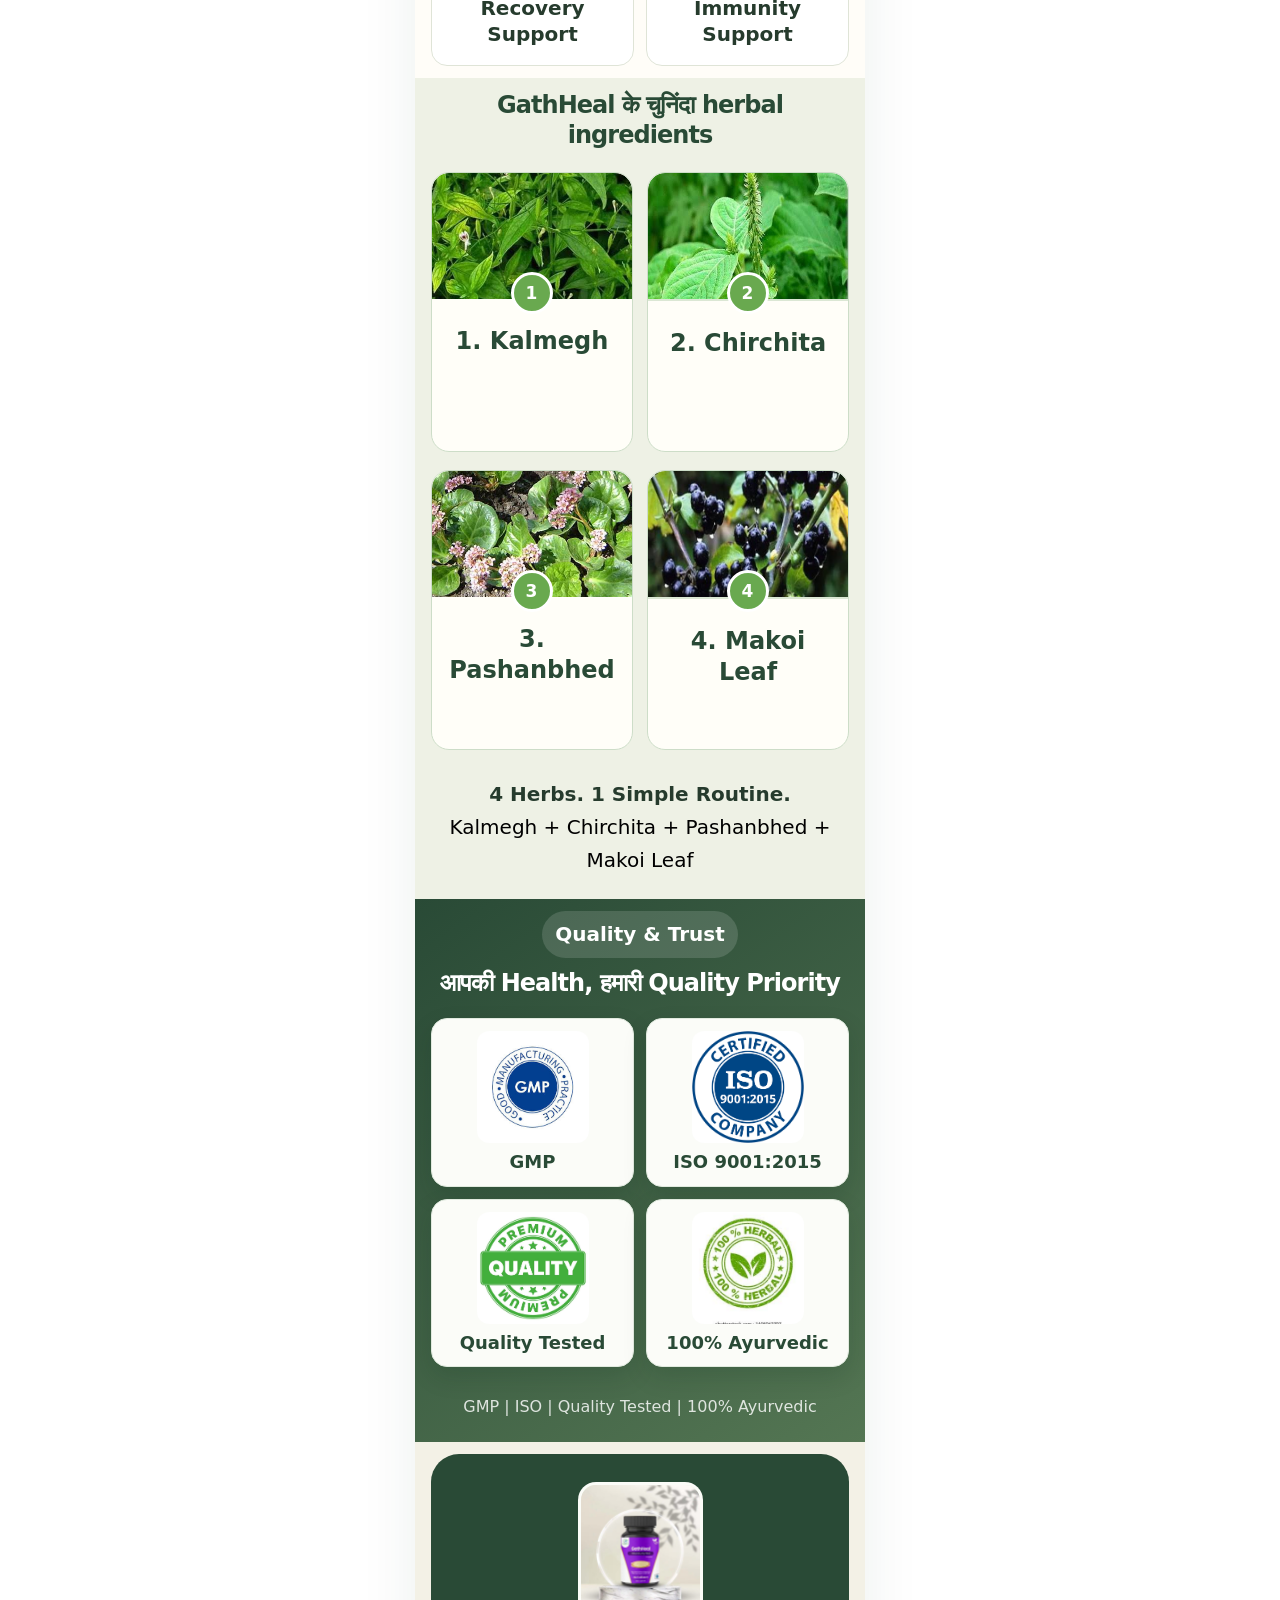
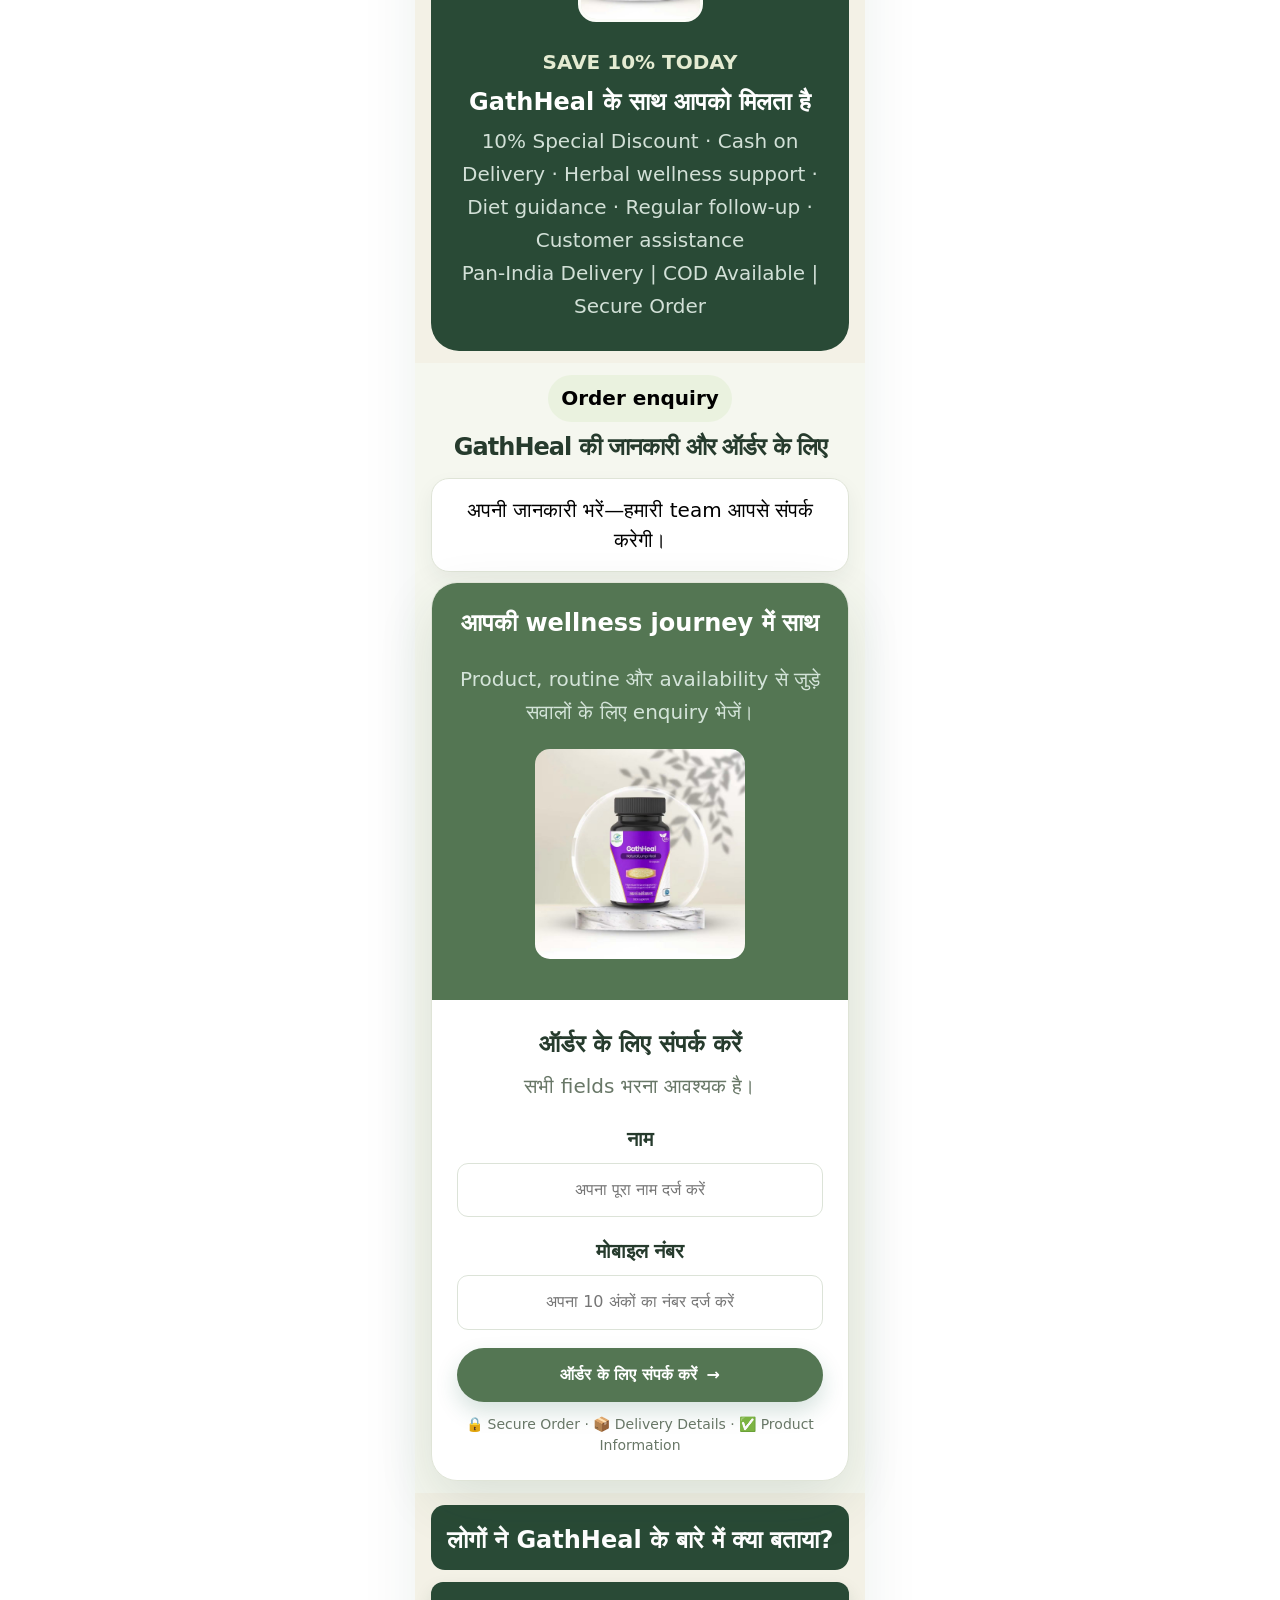
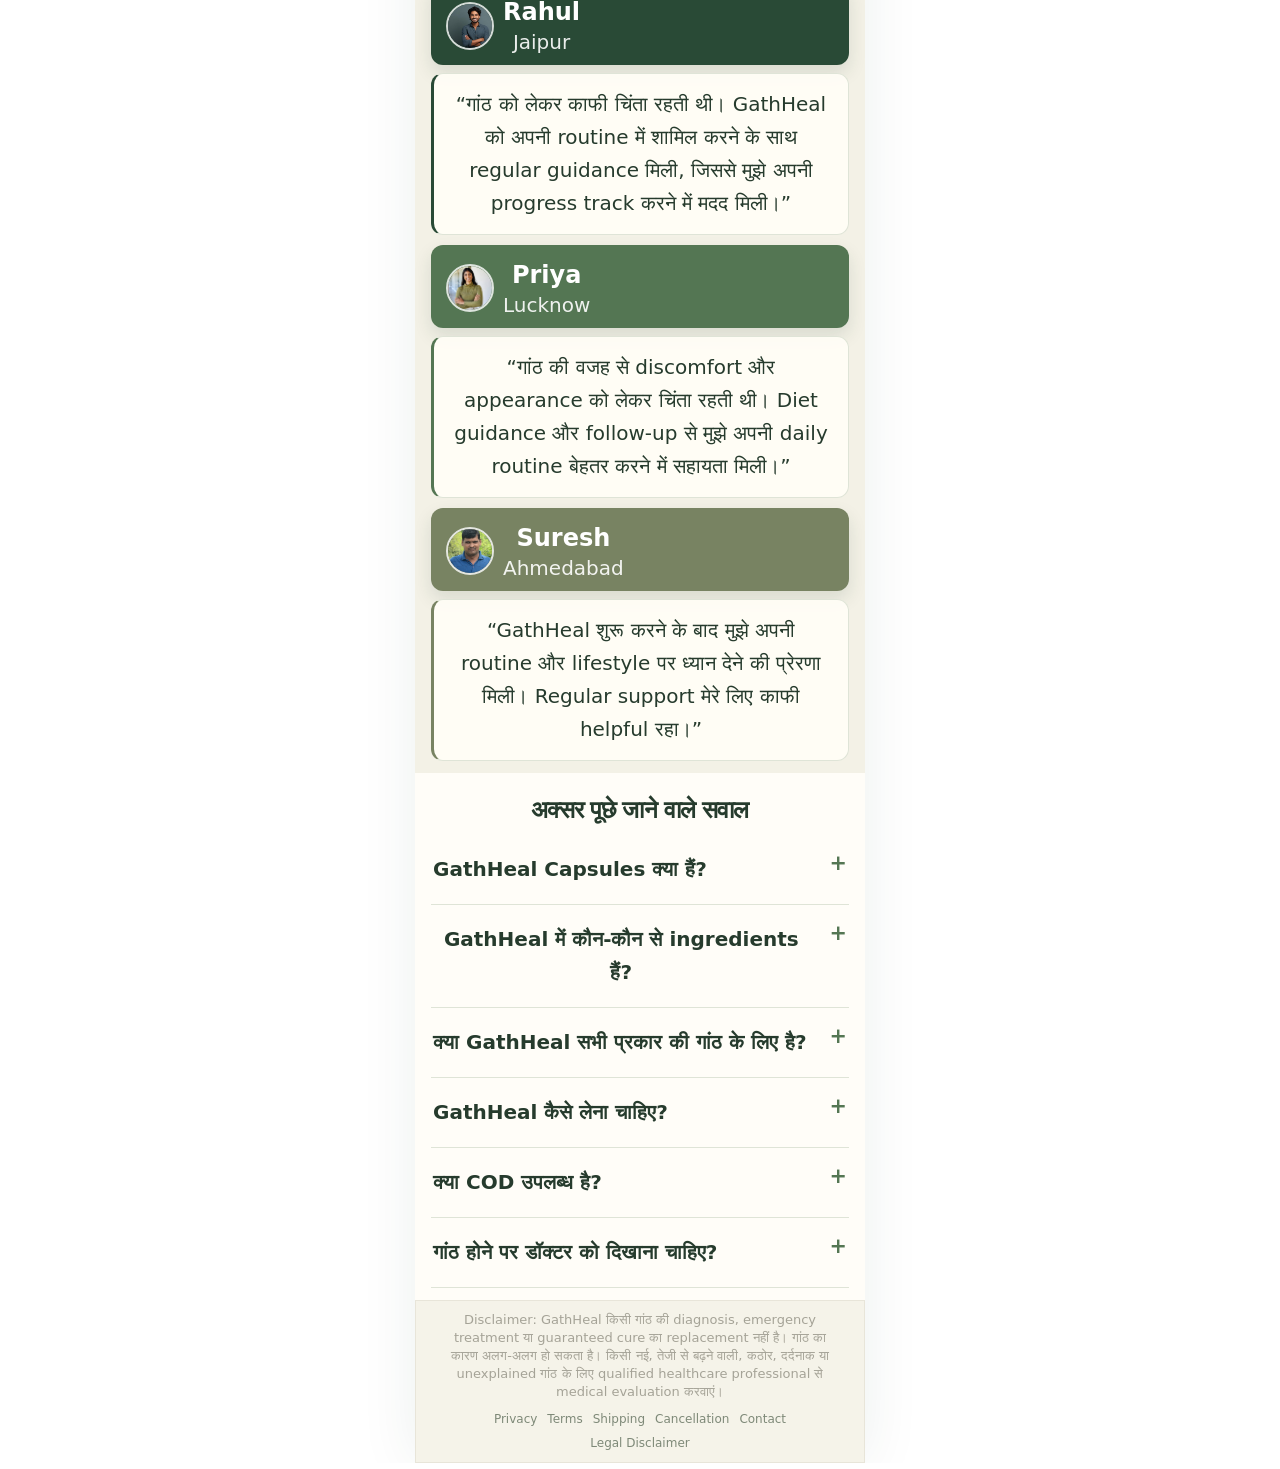
==== commit 55bcb250: "add" ====
--- a/index.html
+++ b/index.html
@@ -96,7 +96,9 @@
     <section class="section" id="about">
       <div class="container">
         <h2 class="about-intro-heading">GathHeal Capsules चुनिंदा traditional Ayurvedic herbs से तैयार किया गया herbal formulation है।</h2>
-        <img class="about-support-infographic" src="images/gathheal-wellness-hero.png" alt="GathHeal Capsules के साथ Ayurvedic wellness support, herbs, lifestyle routine और monitoring" width="752" height="1024" loading="lazy" decoding="async">
+        <div class="about-infographic-frame">
+          <img class="about-support-infographic" src="images/gathheal-wellness-hero.png" alt="GathHeal Capsules के साथ Ayurvedic wellness support, herbs, lifestyle routine और monitoring" width="752" height="1024" loading="lazy" decoding="async">
+        </div>
         
       </div>
     </section>
@@ -169,7 +171,7 @@
         <div class="offer">
           <img class="offer-image" src="images/gathheal-product.jpeg" alt="GathHeal product bottle" loading="lazy">
           <div><span class="offer-tag">SAVE 10% TODAY</span><h2>GathHeal के साथ आपको मिलता है</h2><p>10% Special Discount · Cash on Delivery · Herbal wellness support · Diet guidance · Regular follow-up · Customer assistance</p><p>Pan-India Delivery | COD Available | Secure Order</p></div>
-          <a class="button" href="#order">10% OFF — जानकारी लें <span aria-hidden="true">→</span></a>
+        
         </div>
       </div>
     </section>
@@ -314,6 +316,10 @@
     const customerName = document.getElementById("customer-name");
     const customerPhone = document.getElementById("customer-phone");
 
+    orderForm.addEventListener("focusin", function () {
+      document.body.classList.add("order-form-active");
+    });
+
     customerName.addEventListener("input", function () {
       this.value = this.value.replace(/[^\p{L}\s]/gu, "").replace(/\s+/g, " ").trimStart();
       this.setCustomValidity(this.value.trim().replace(/\s/g, "").length < 2 && this.value.length > 0
--- a/style.css
+++ b/style.css
@@ -828,6 +828,11 @@
   border-radius: 16px;
 }
 
+.about-infographic-frame {
+  padding-bottom: 20px;
+  background: #16452f;
+}
+
 .about-restored-copy {
   max-width: 450px;
   margin: 18px auto 0;
@@ -1700,8 +1705,10 @@
 }
 
 .disclaimer {
-  width: 100vw;
-  margin-inline: calc(50% - 50vw);
+  width: 100%;
+  margin-inline: 0;
+  box-sizing: border-box;
+  overflow-wrap: anywhere;
   background: #faf8ef;
   border: 1px solid #eeeade;
   padding: 38px 0 14px;
@@ -2474,6 +2481,13 @@
   transform: translateY(18px);
 }
 
+body.order-form-active .scroll-cta {
+  opacity: 0;
+  visibility: hidden;
+  pointer-events: none;
+  transform: translateY(18px);
+}
+
 #quality-trust {
   padding: 0;
   background: transparent;
@@ -2825,8 +2839,7 @@
 
   .container,
   #concerns > .container,
-  #quality-trust > .container,
-  .hero > .container {
+  #quality-trust > .container {
     width: calc(100% - 32px);
     max-width: 450px;
     margin-inline: auto;
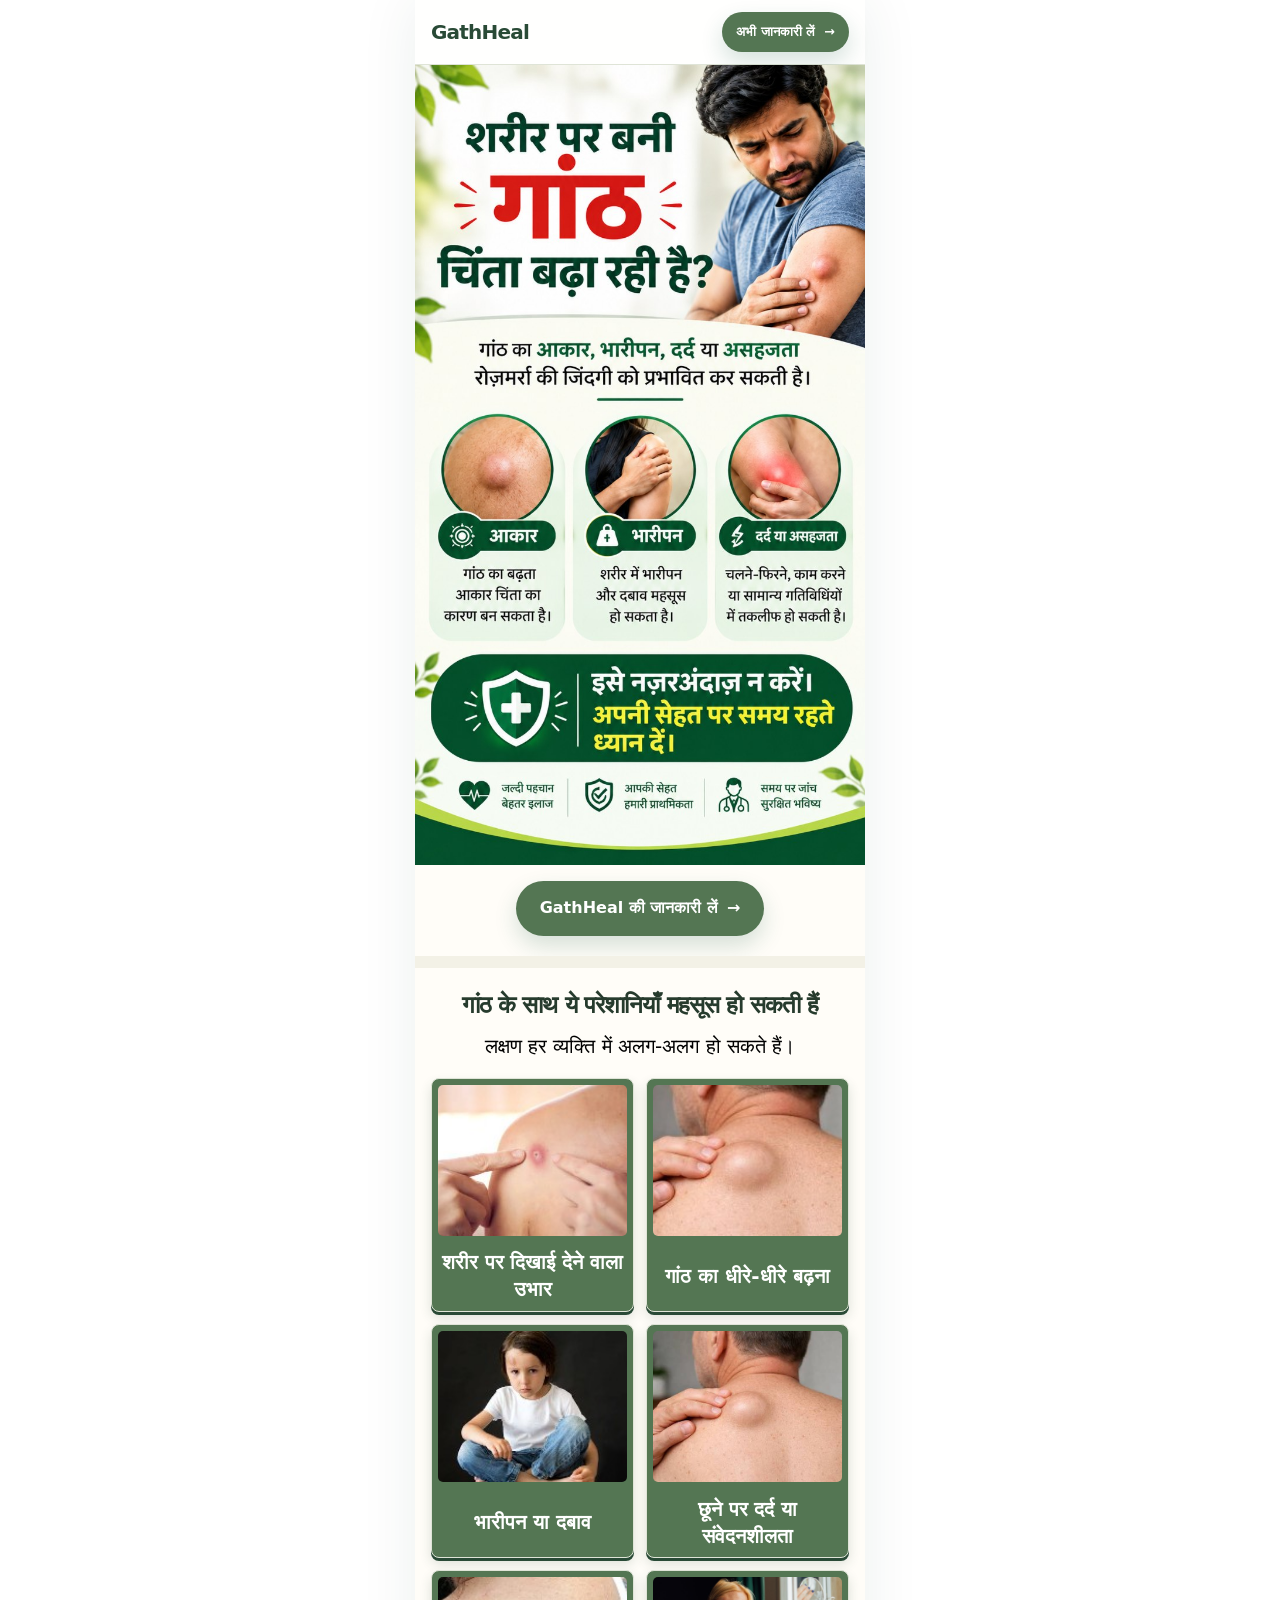
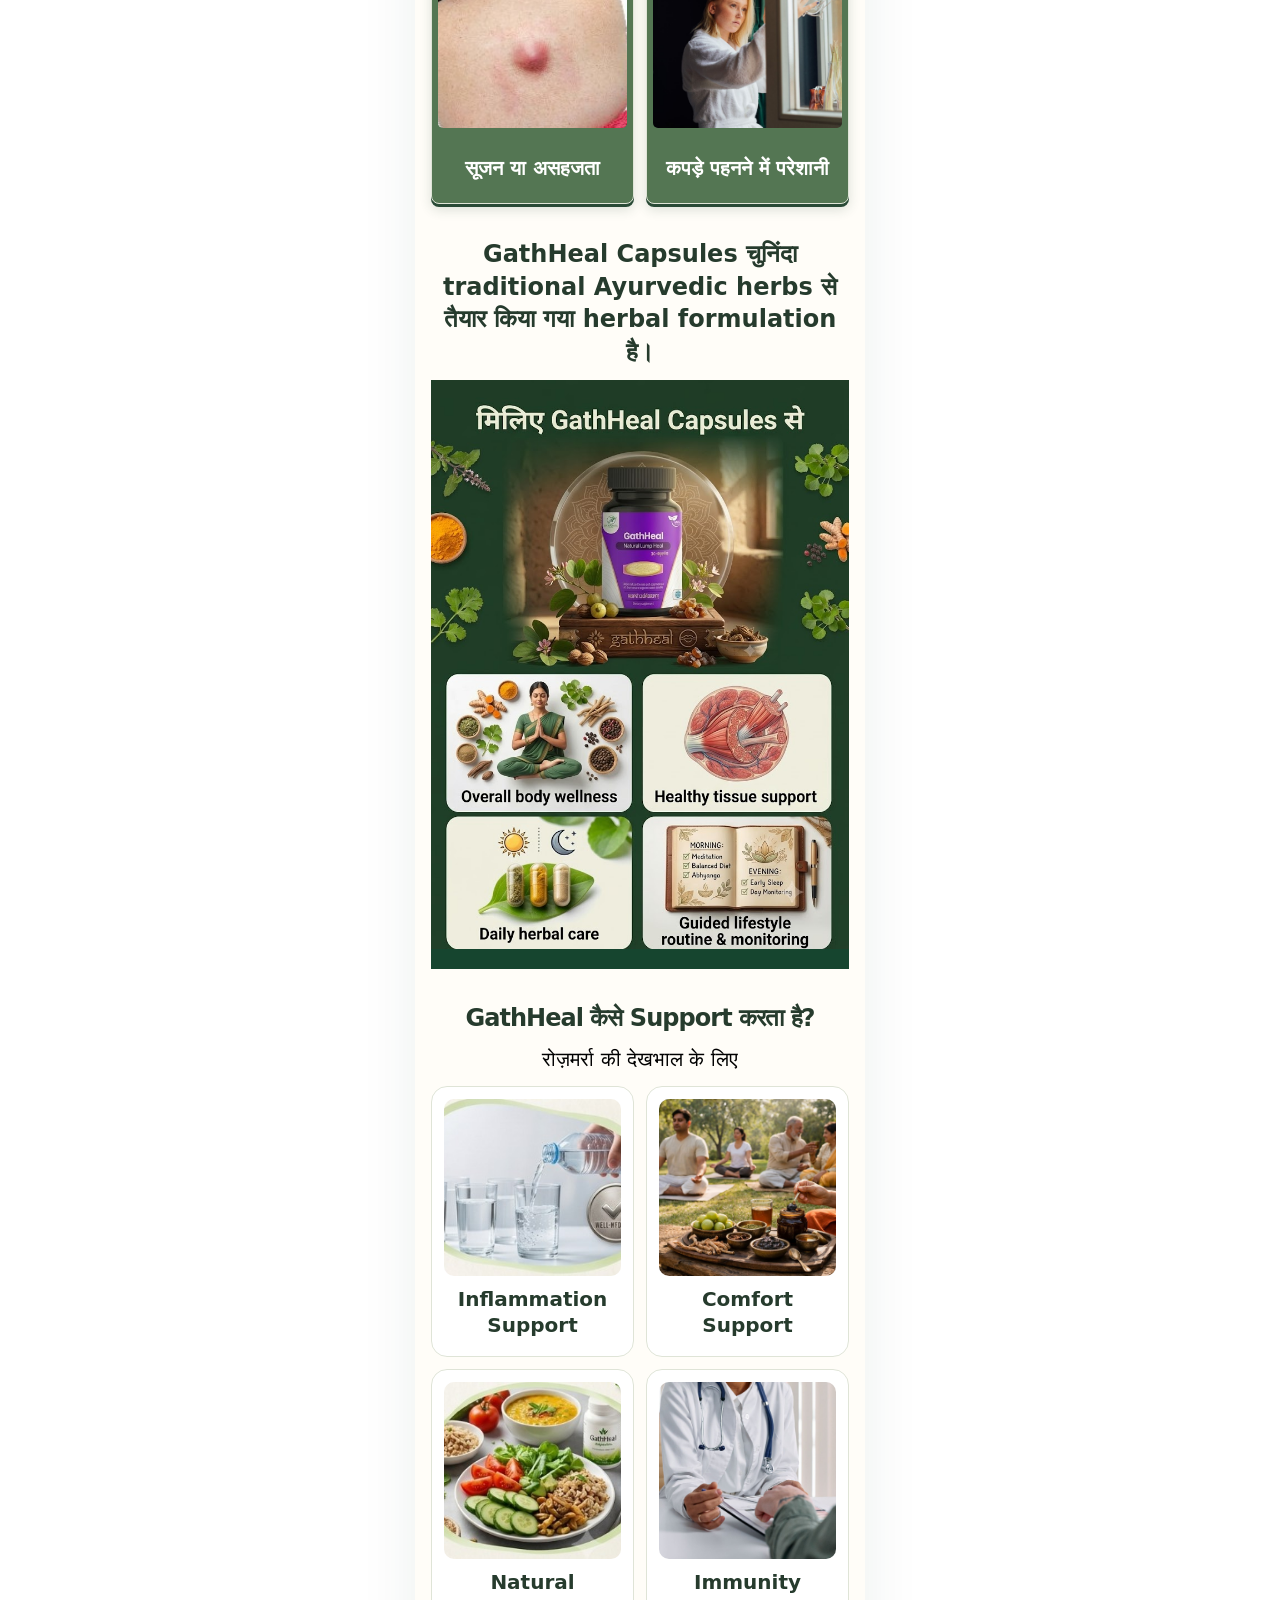
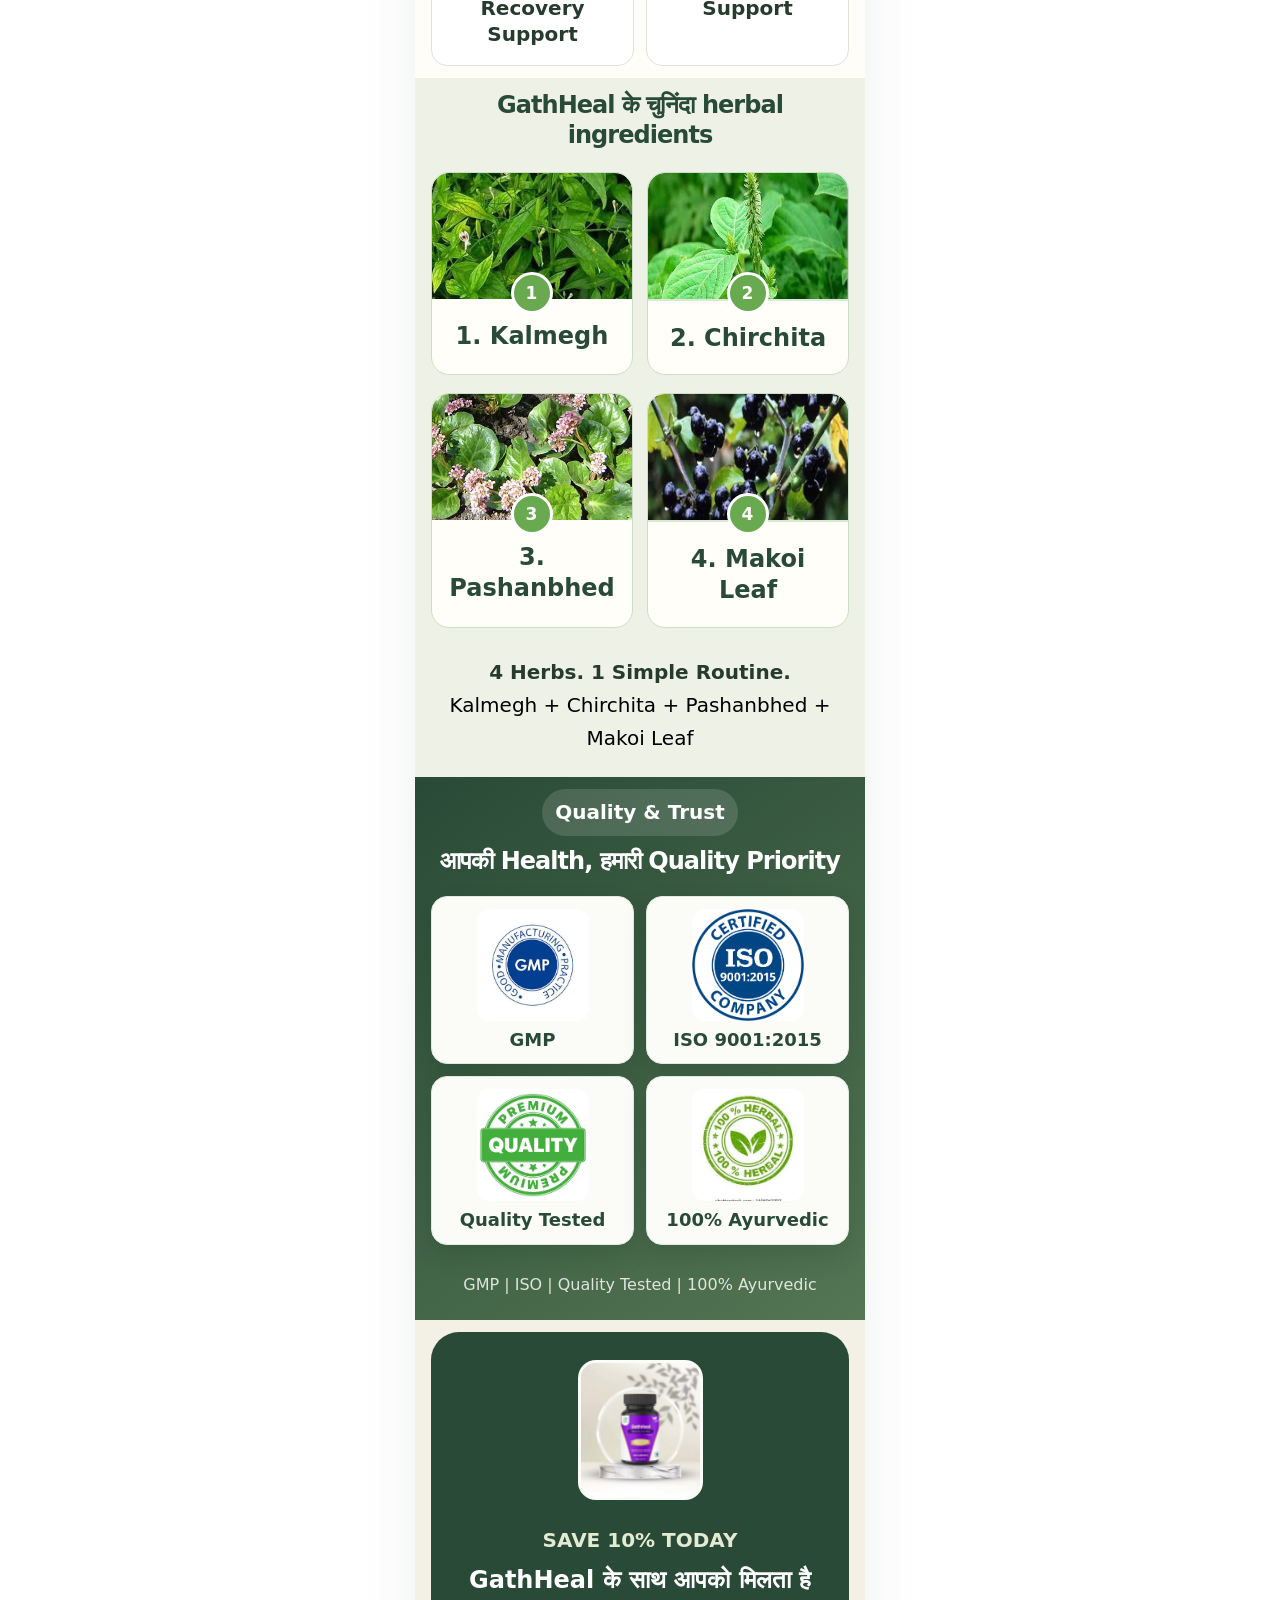
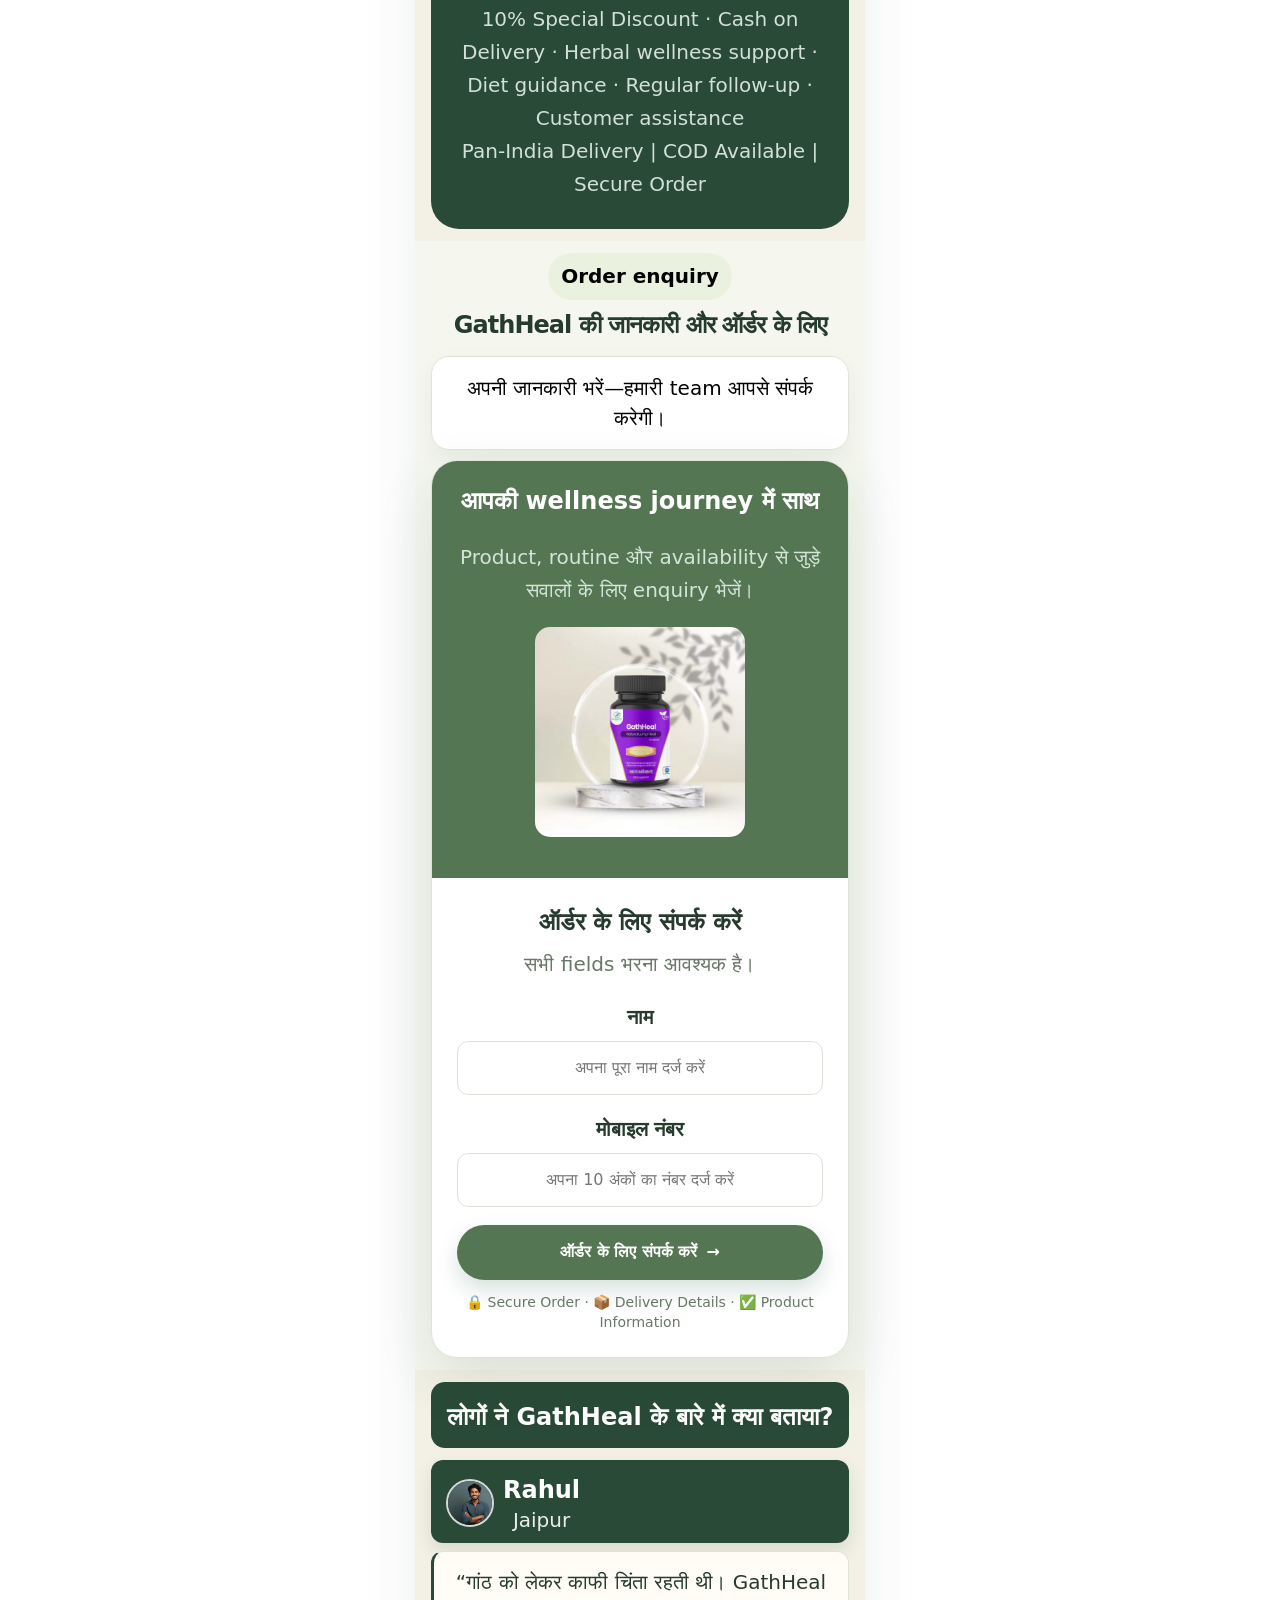
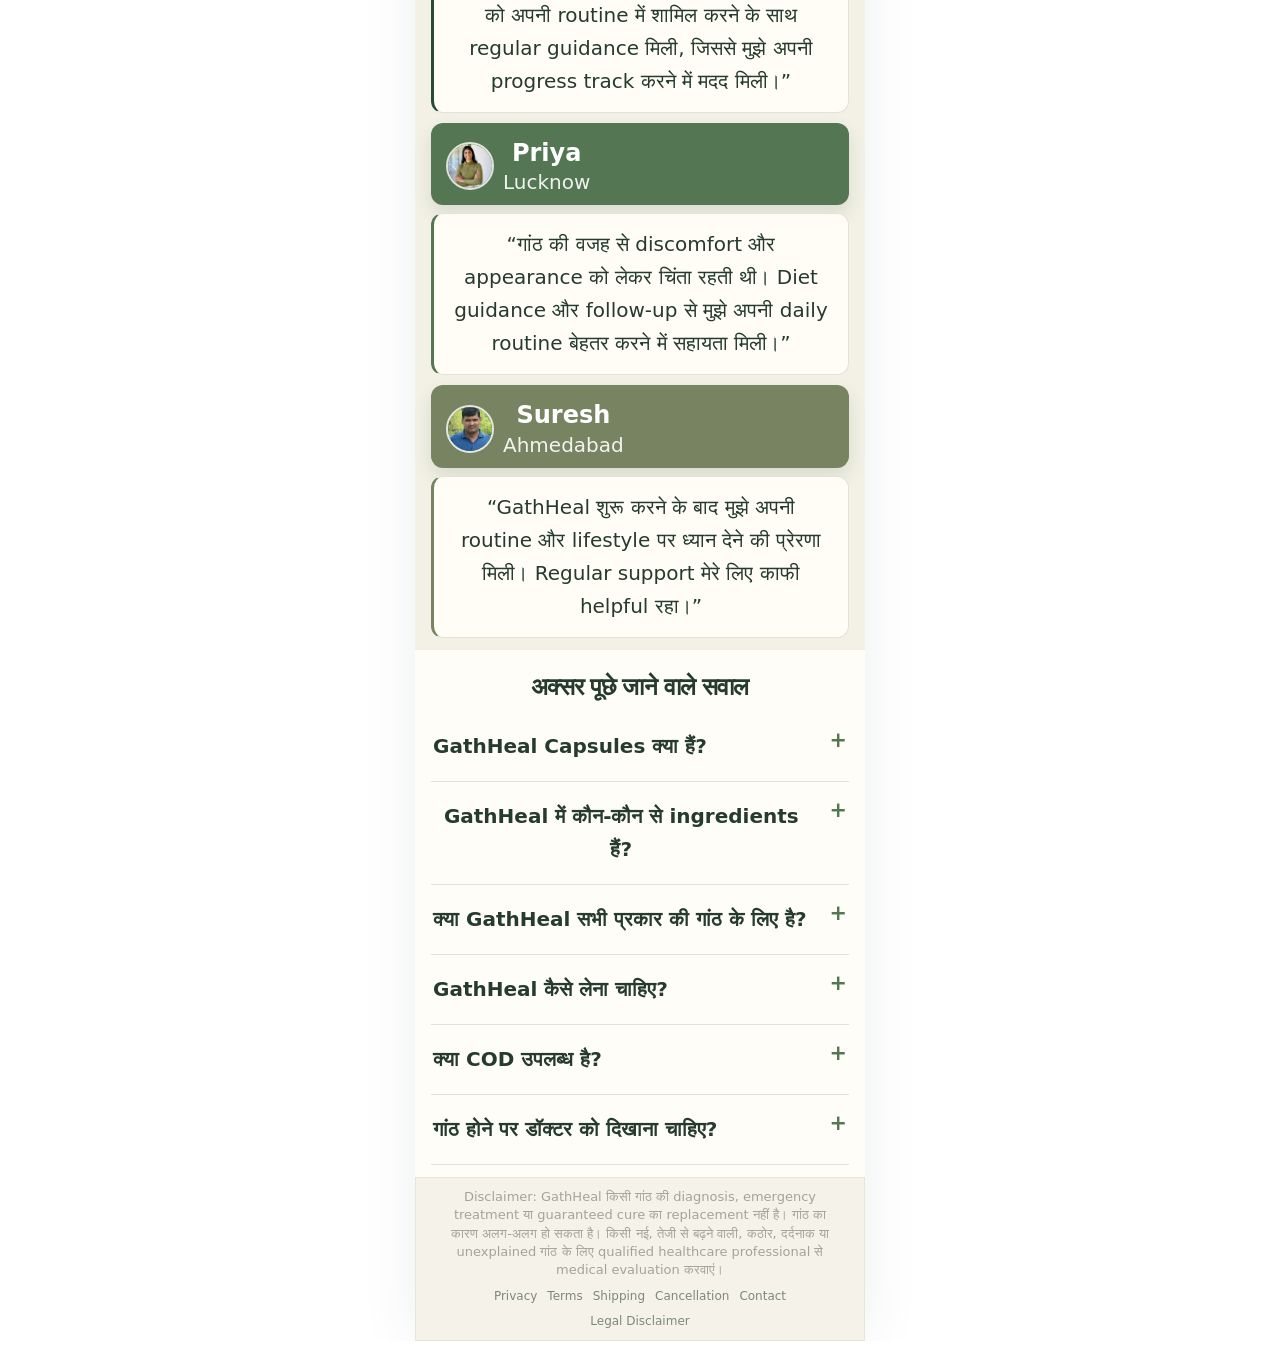
==== commit 344ee311: "add" ====
--- a/index.html
+++ b/index.html
@@ -140,9 +140,9 @@
          
         </div>
         <div class="ingredients">
-          <article class="ingredient"><div class="ingredient-art"><img src="images/kalmegh.avif" alt="Kalmegh plant" loading="lazy"></div><div class="ingredient-copy"><h3>Kalmegh</h3></article>
+          <article class="ingredient"><div class="ingredient-art"><img src="images/kalmegh.avif" alt="Kalmegh plant" loading="lazy"></div><div class="ingredient-copy"><h3>Kalmegh</h3></div></article>
           <article class="ingredient"><div class="ingredient-art"><img src="images/chirchita.jpg" alt="Chirchita plant" loading="lazy"></div><div class="ingredient-copy"><h3>Chirchita</h3></div></article>
-          <article class="ingredient"><div class="ingredient-art"><img src="images/pashanbhed.jpg" alt="Pashanbhed plant" loading="lazy"></div><div class="ingredient-copy"><h3>Pashanbhed</div></article>
+          <article class="ingredient"><div class="ingredient-art"><img src="images/pashanbhed.jpg" alt="Pashanbhed plant" loading="lazy"></div><div class="ingredient-copy"><h3>Pashanbhed</h3></div></article>
           <article class="ingredient"><div class="ingredient-art"><img class="plant-crop" src="images/makoi-leaf.jpg" alt="Makoi plant" loading="lazy"></div><div class="ingredient-copy"><h3>Makoi Leaf</h3></div></article>
         </div>
         <div class="section-head ingredient-summary"><strong>4 Herbs. 1 Simple Routine.</strong><p>Kalmegh + Chirchita + Pashanbhed + Makoi Leaf</p></div>
--- a/style.css
+++ b/style.css
@@ -1078,8 +1078,8 @@
 }
 
 .ingredient-copy {
-  min-height: 152px;
-  padding: 27px 12px 16px;
+  min-height: 0;
+  padding: 22px 12px 12px;
 }
 
 .ingredient h3 {
@@ -2822,8 +2822,8 @@
     max-width: 100%;
     height: auto;
     aspect-ratio: 1 / 1;
-    min-height: 132px;
-    flex: 1 1 auto;
+    min-height: 0;
+    flex: 0 0 auto;
     margin: 0 0 10px;
     border-radius: 10px;
     object-fit: cover;
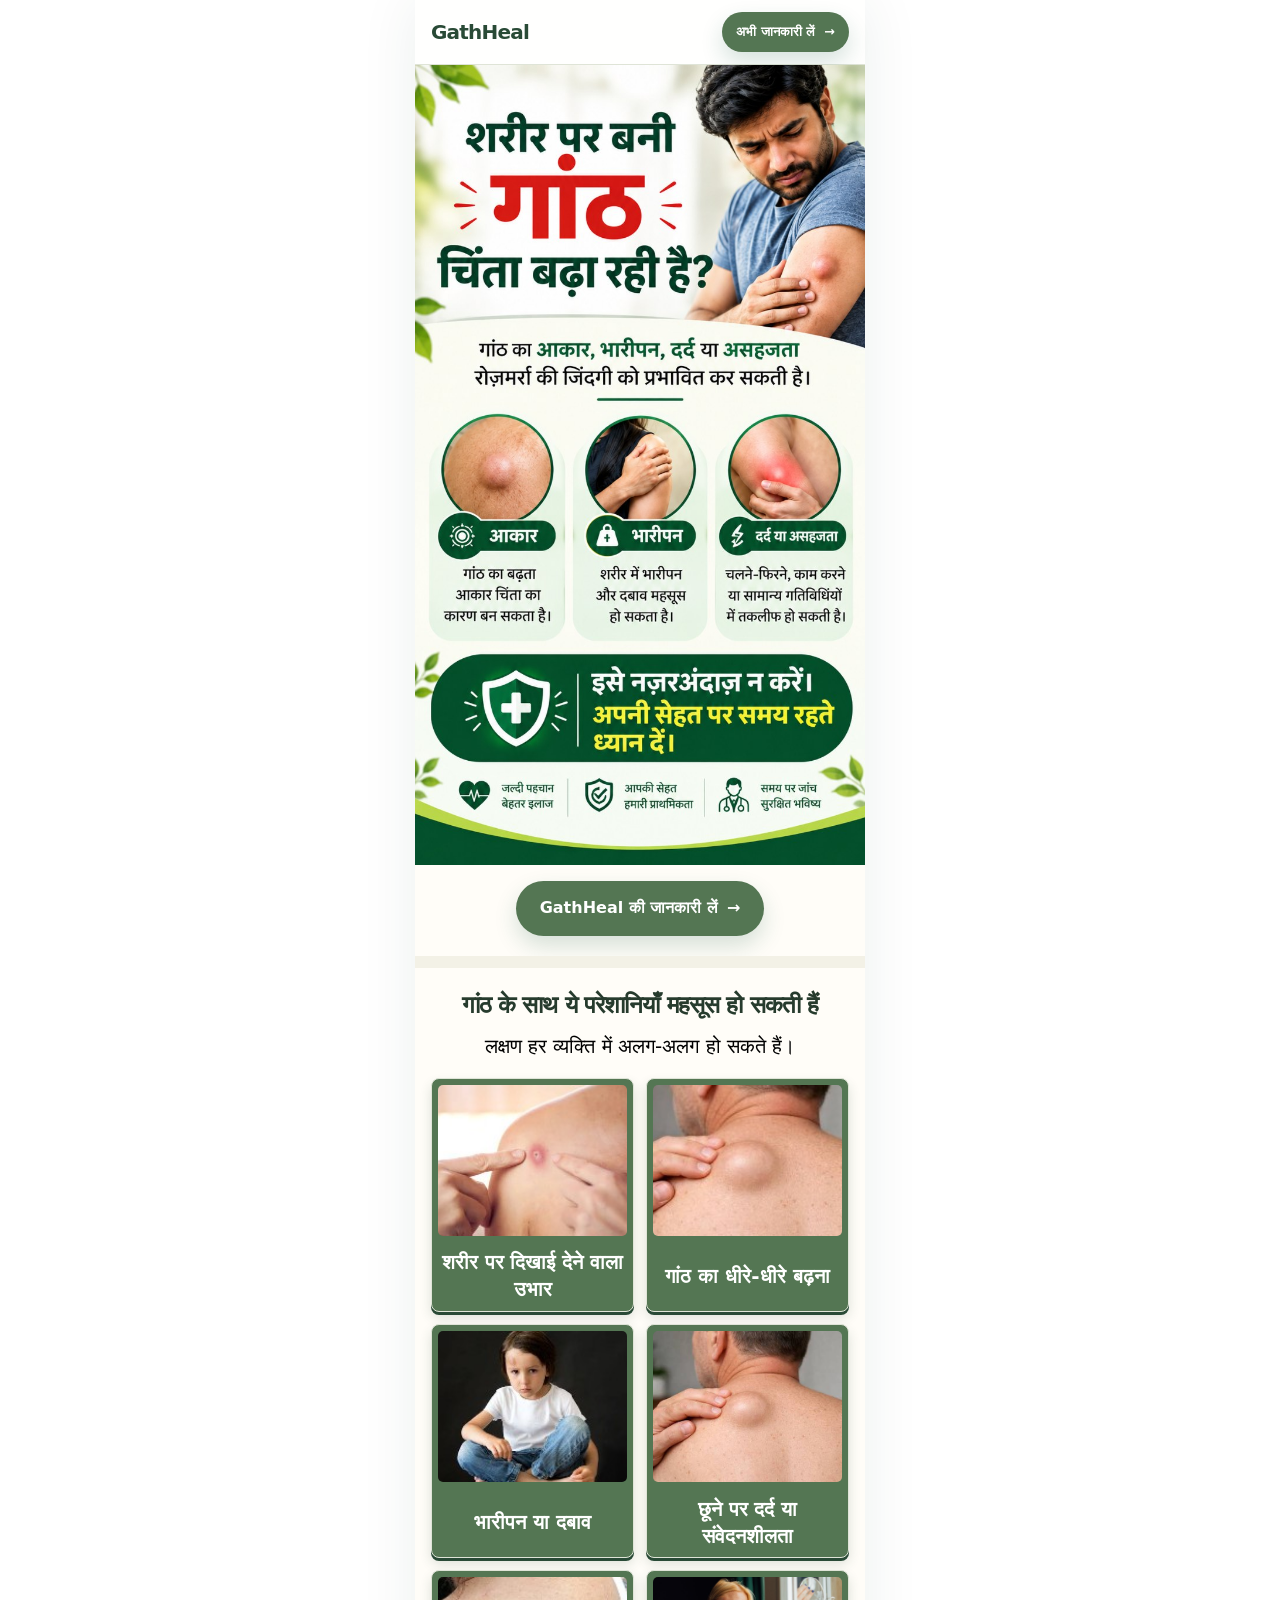
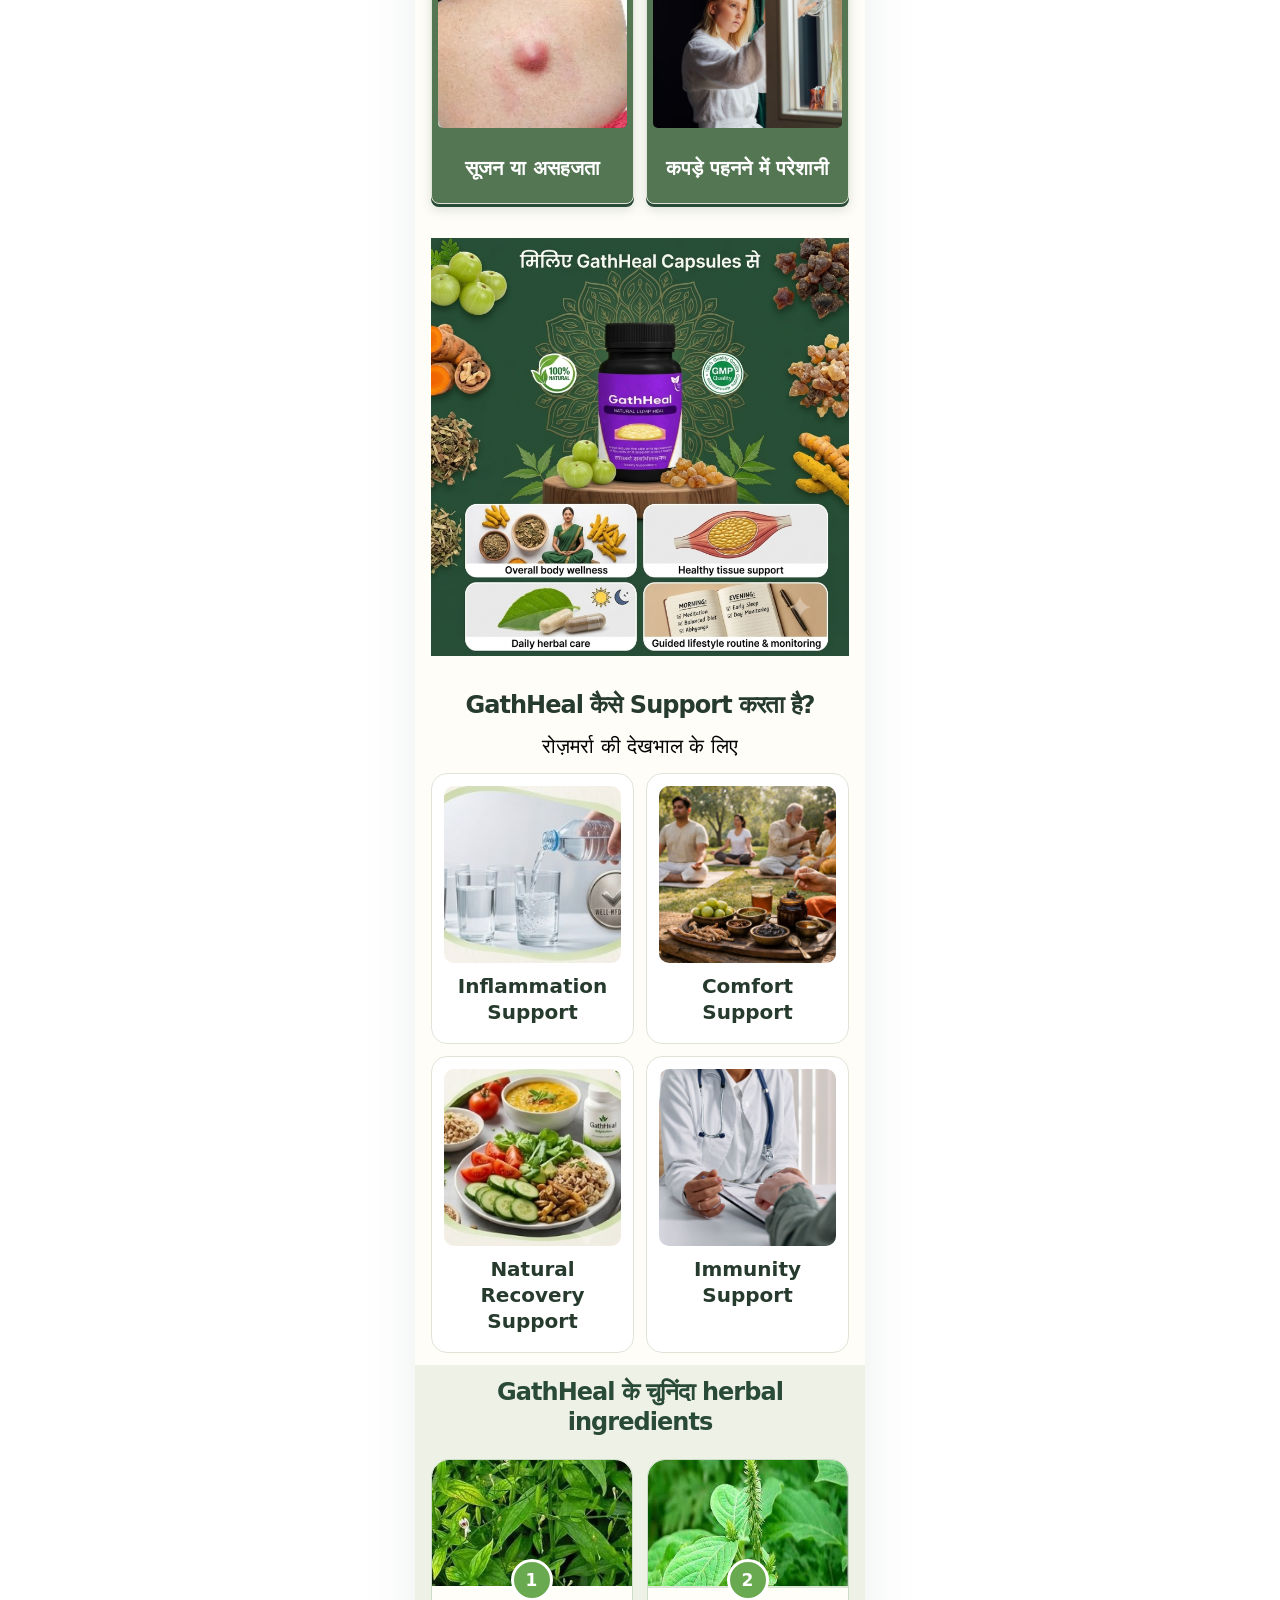
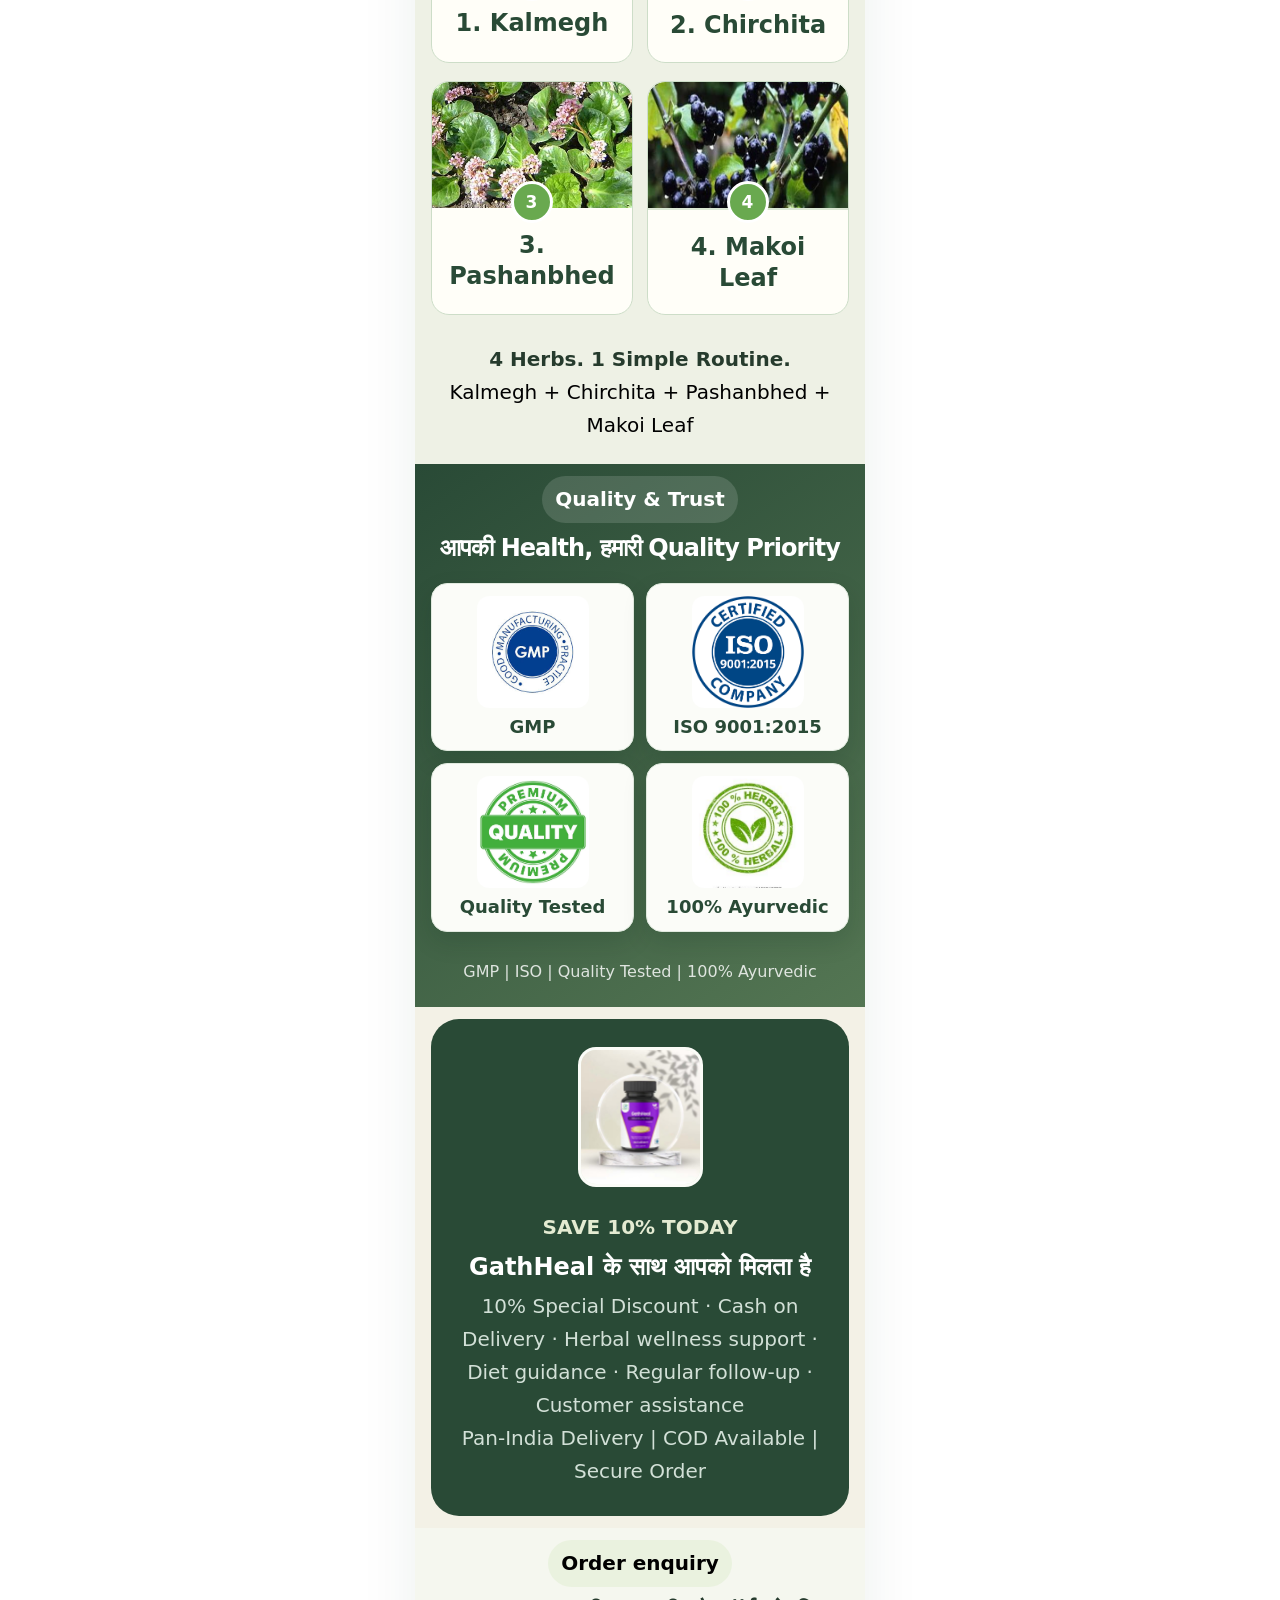
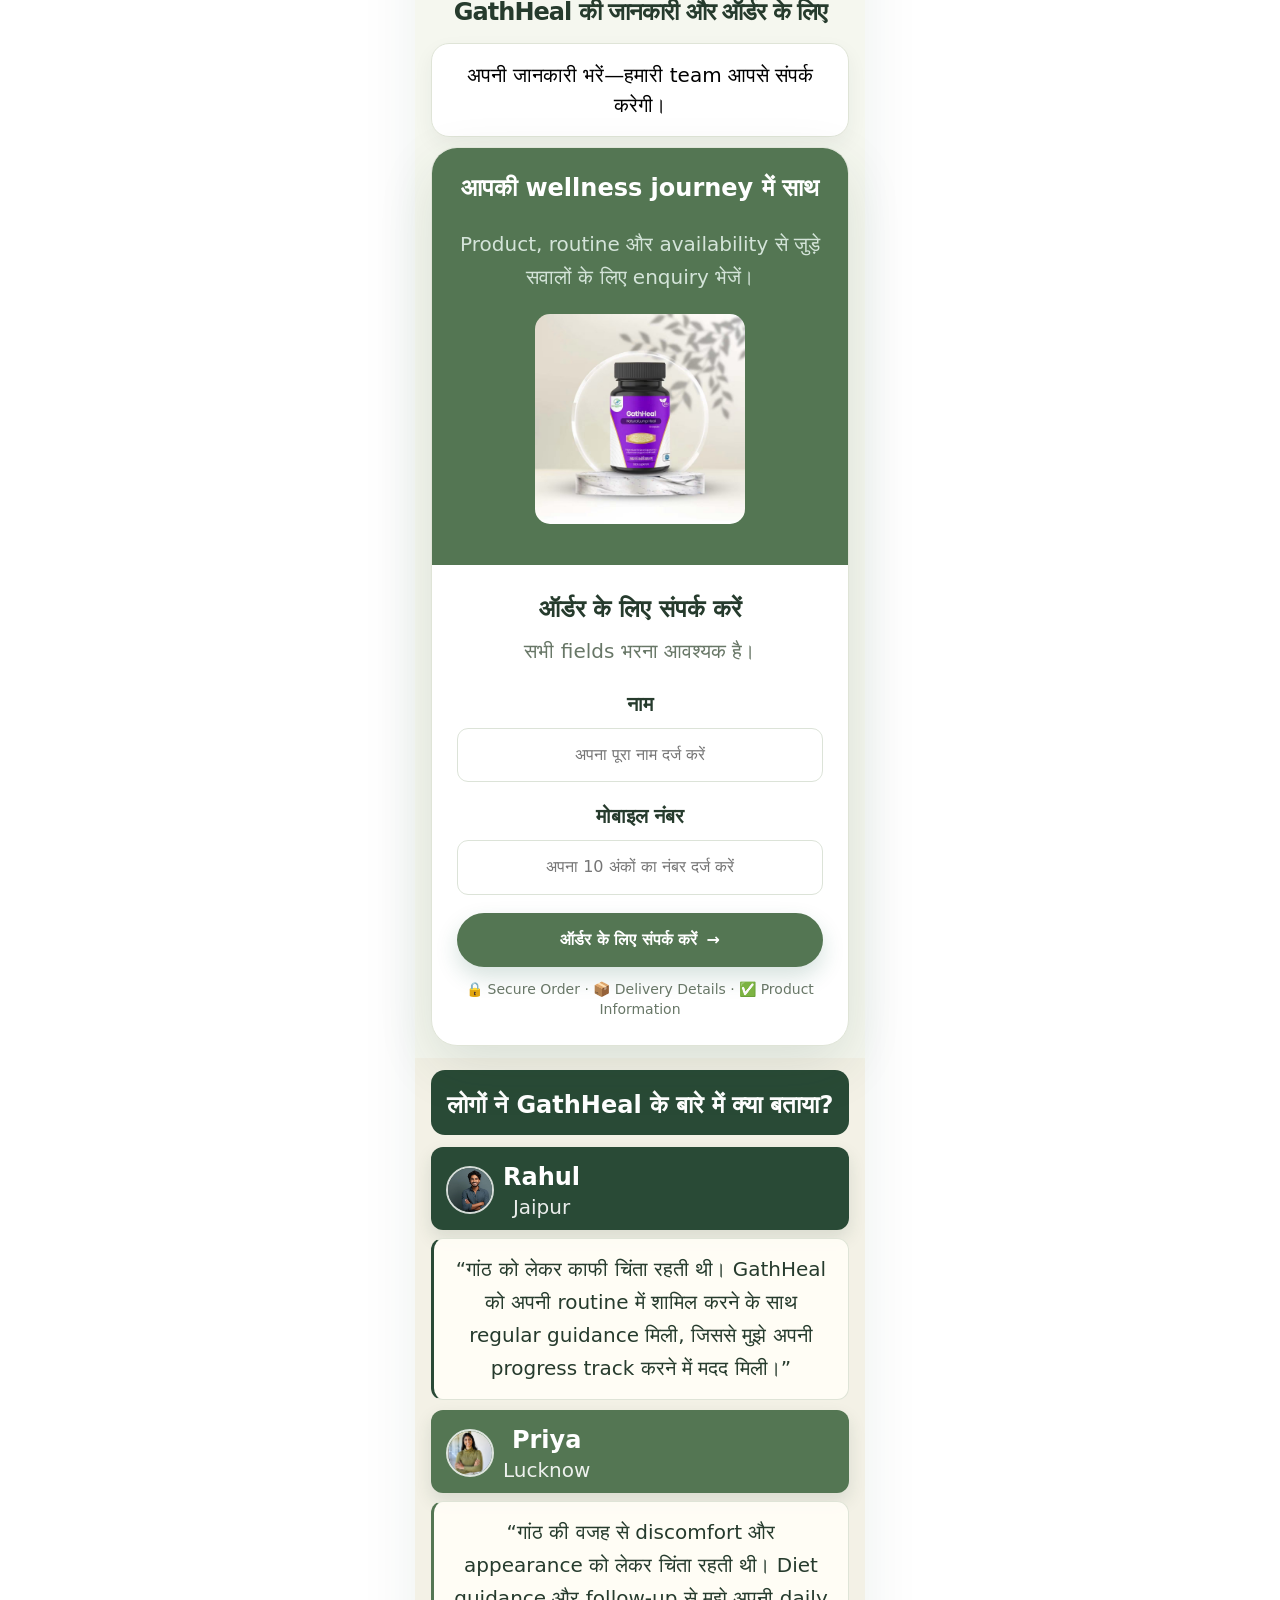
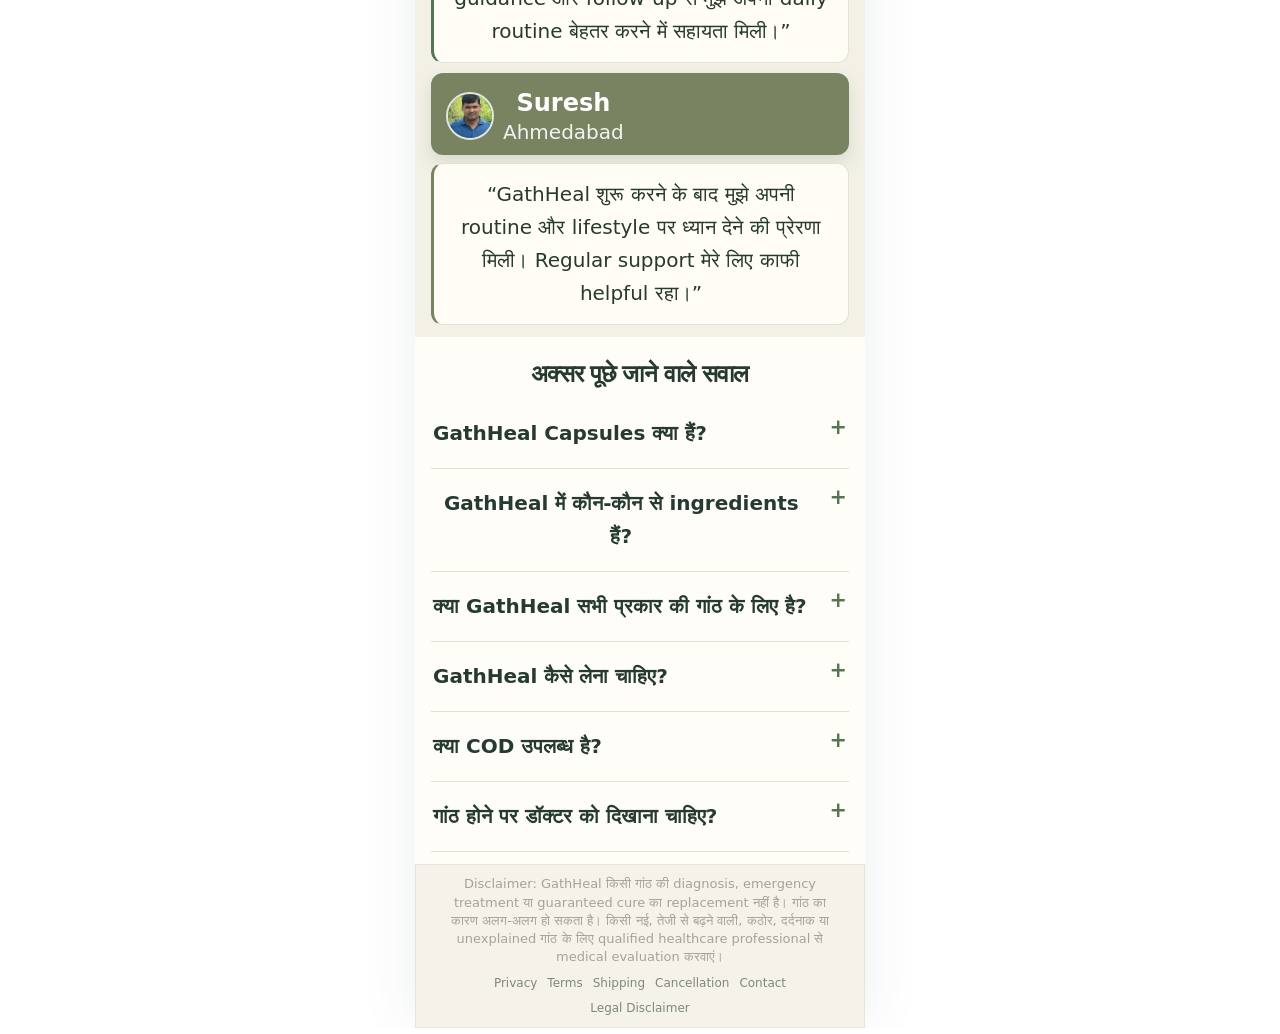
==== commit 137fb516: "add" ====
--- a/index.html
+++ b/index.html
@@ -95,11 +95,9 @@
     </section>
     <section class="section" id="about">
       <div class="container">
-        <h2 class="about-intro-heading">GathHeal Capsules चुनिंदा traditional Ayurvedic herbs से तैयार किया गया herbal formulation है।</h2>
         <div class="about-infographic-frame">
-          <img class="about-support-infographic" src="images/gathheal-wellness-hero.png" alt="GathHeal Capsules के साथ Ayurvedic wellness support, herbs, lifestyle routine और monitoring" width="752" height="1024" loading="lazy" decoding="async">
-        </div>
-        
+          <img class="about-support-infographic" src="images/gathheal-wellness-overview.png" alt="GathHeal Capsules with overall body wellness, healthy tissue support, daily herbal care and guided lifestyle routine" width="768" height="768" loading="lazy" decoding="async">
+        </div>
       </div>
     </section>
 
--- a/style.css
+++ b/style.css
@@ -829,8 +829,8 @@
 }
 
 .about-infographic-frame {
-  padding-bottom: 20px;
-  background: #16452f;
+  padding-bottom: 0;
+  background: transparent;
 }
 
 .about-restored-copy {
@@ -856,13 +856,23 @@
   gap: 8px 14px;
   margin: 0 0 14px;
   padding: 0 8px;
-  list-style-position: inside;
+  list-style: none;
 }
 
 .about-keypoints li {
   min-width: 0;
   overflow-wrap: anywhere;
+  padding: 10px 8px;
+  border: 1px solid #d9e7cc;
+  border-radius: 12px;
+  background: #f0f5e8;
   line-height: 1.4;
+}
+
+.about-restored-copy > p {
+  margin: 0;
+  color: var(--green-dark);
+  font-weight: 700;
 }
 
 .about-restored-copy > p {
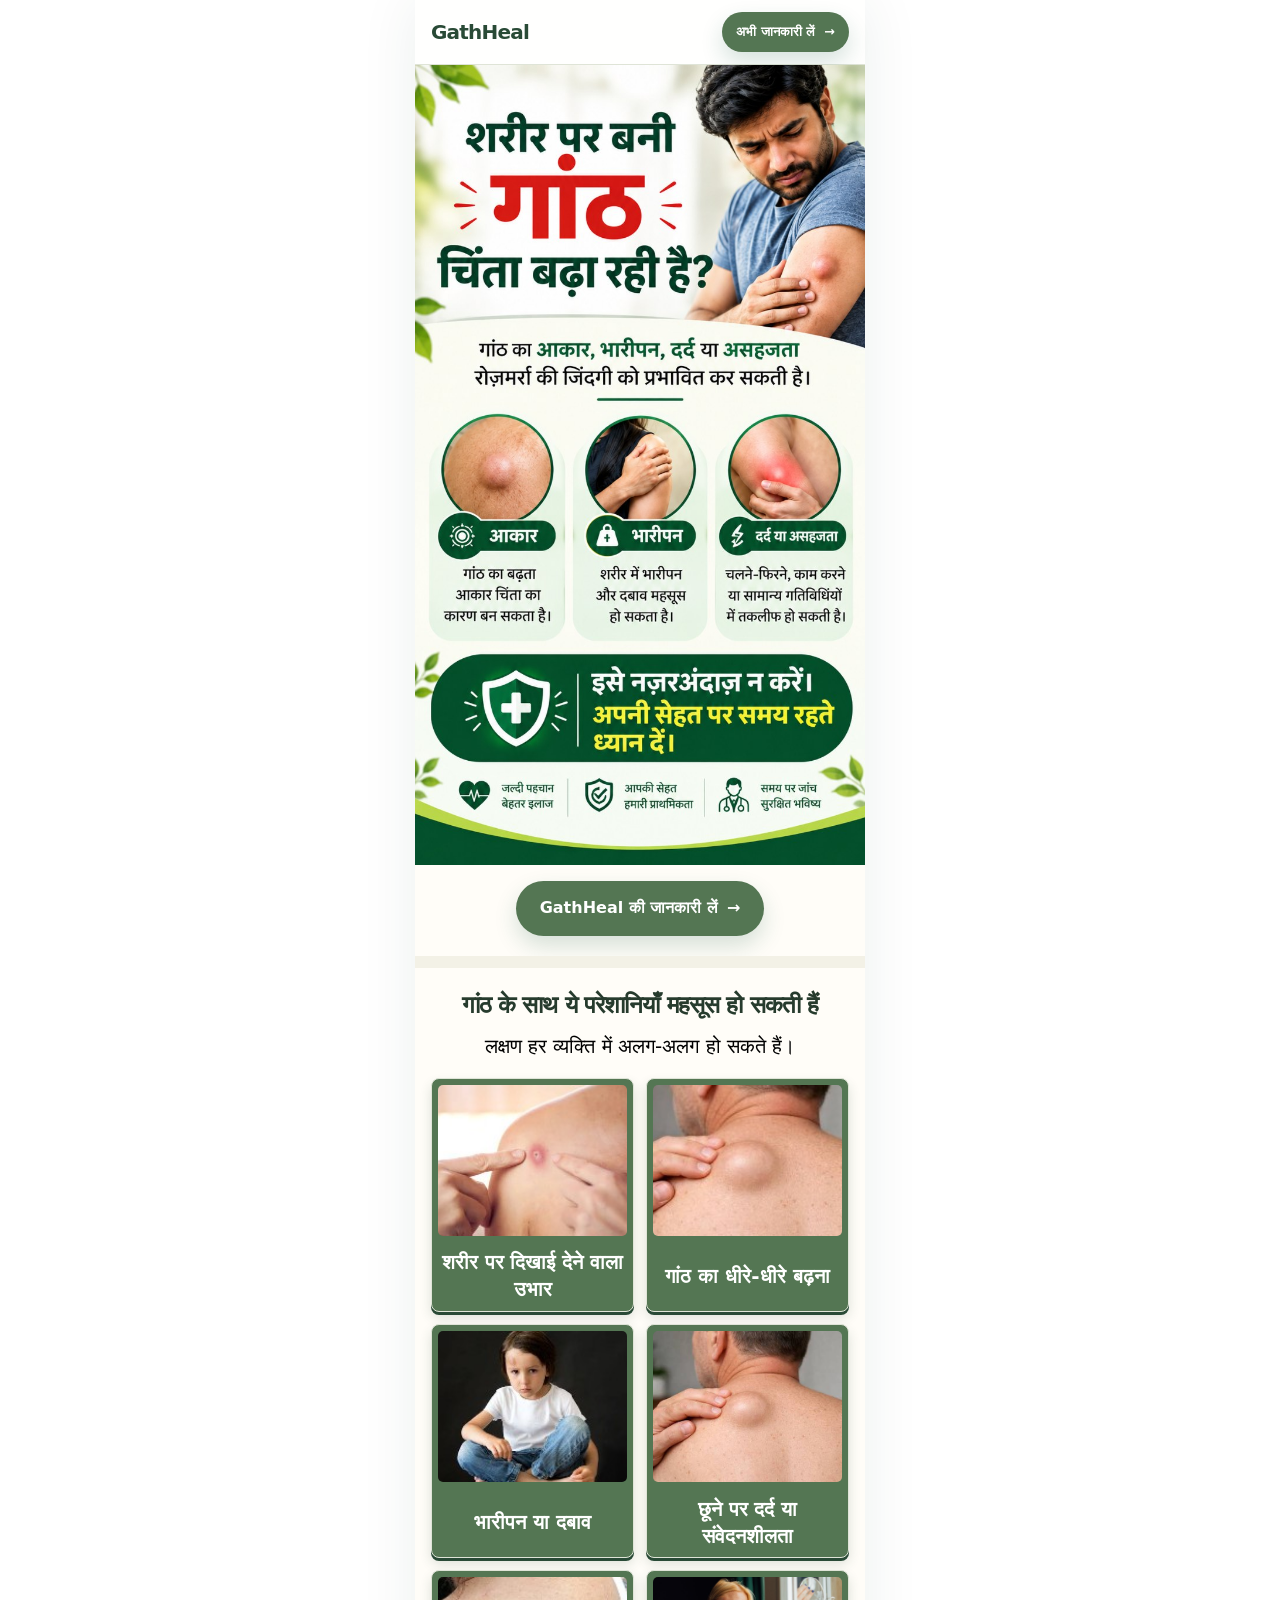
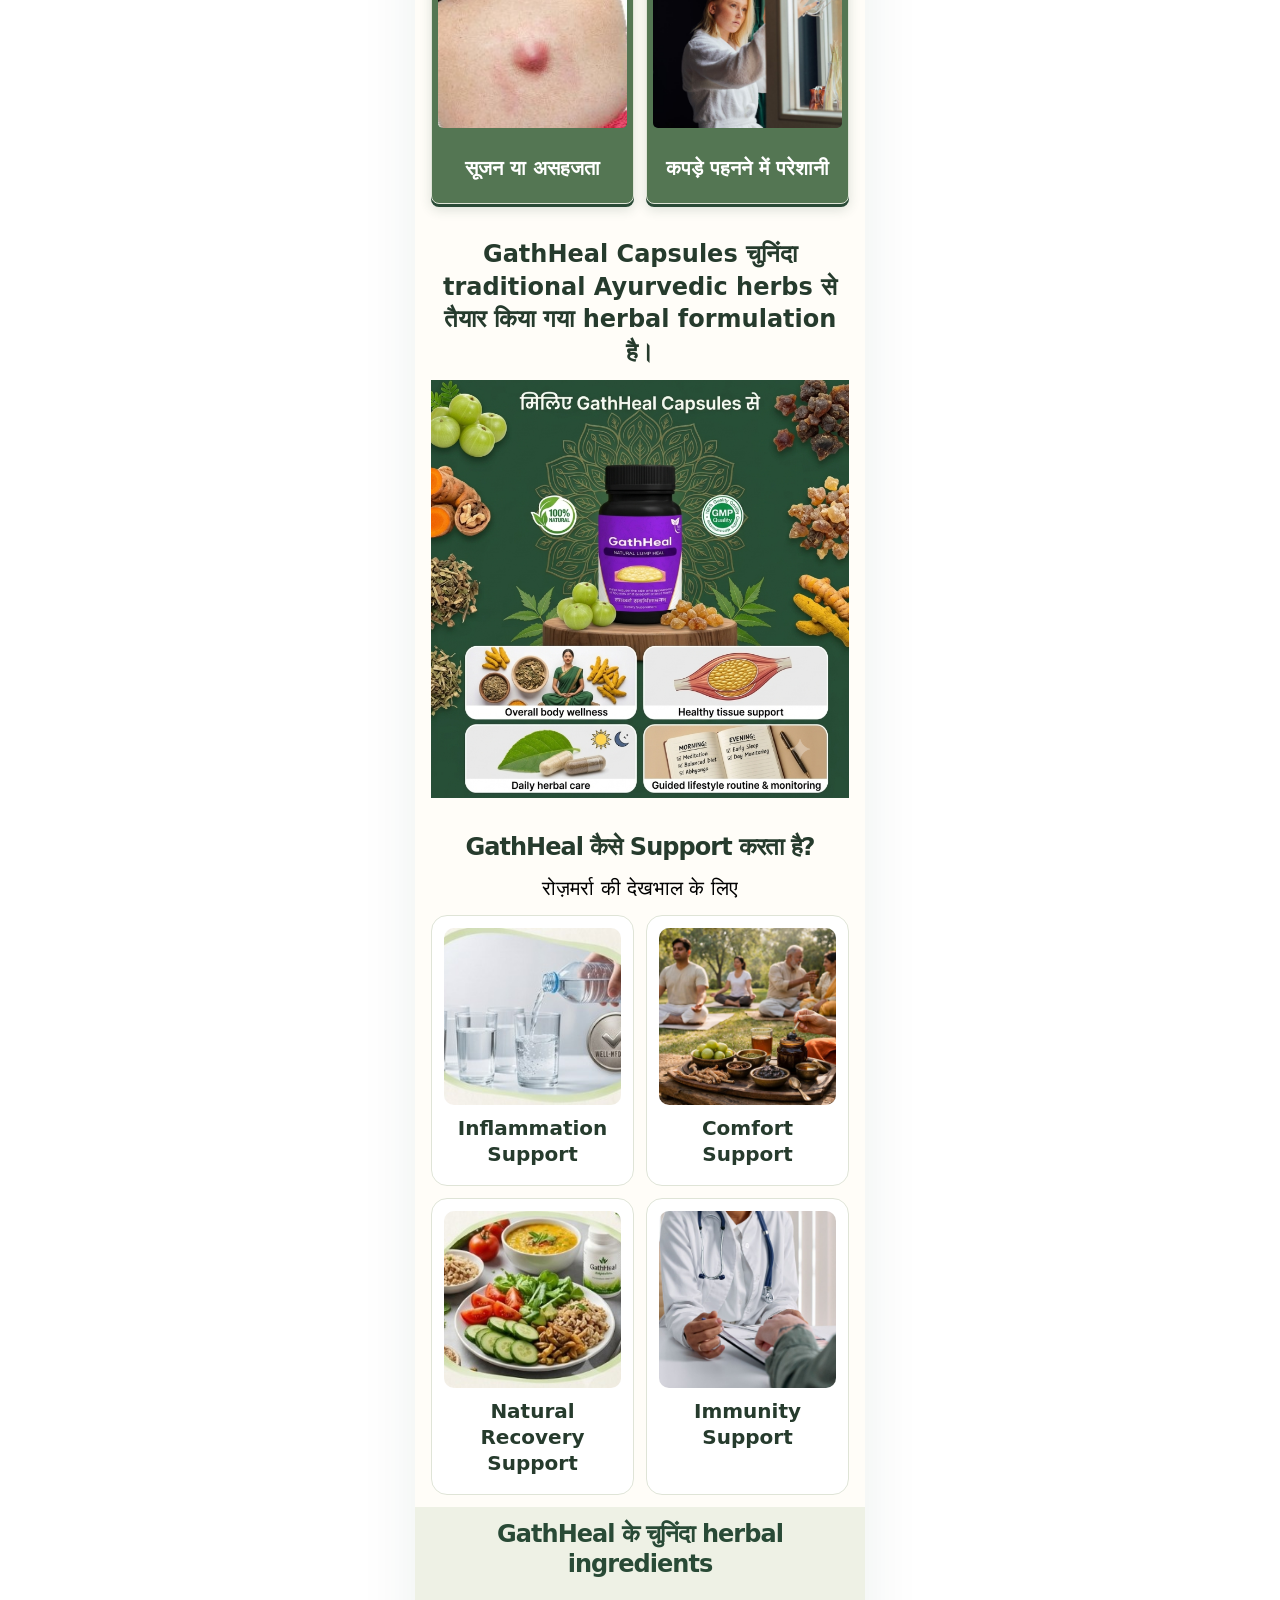
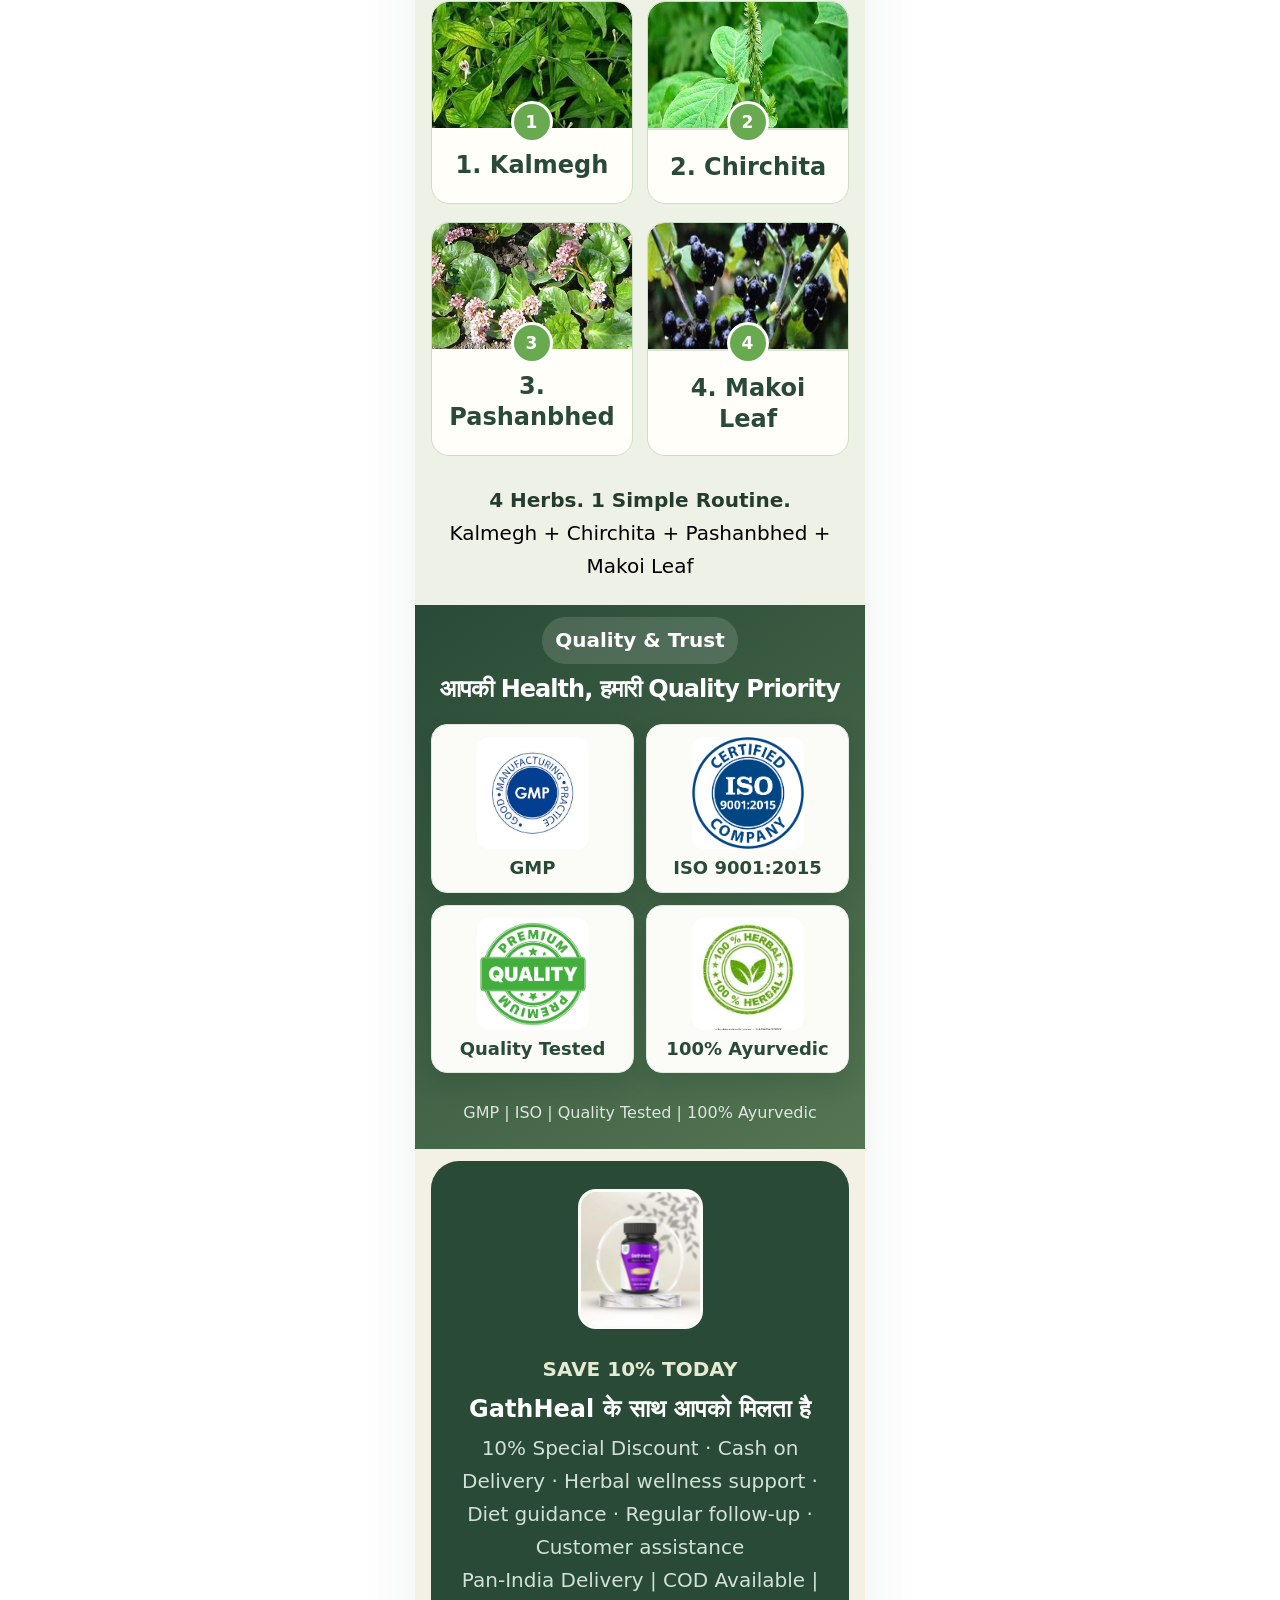
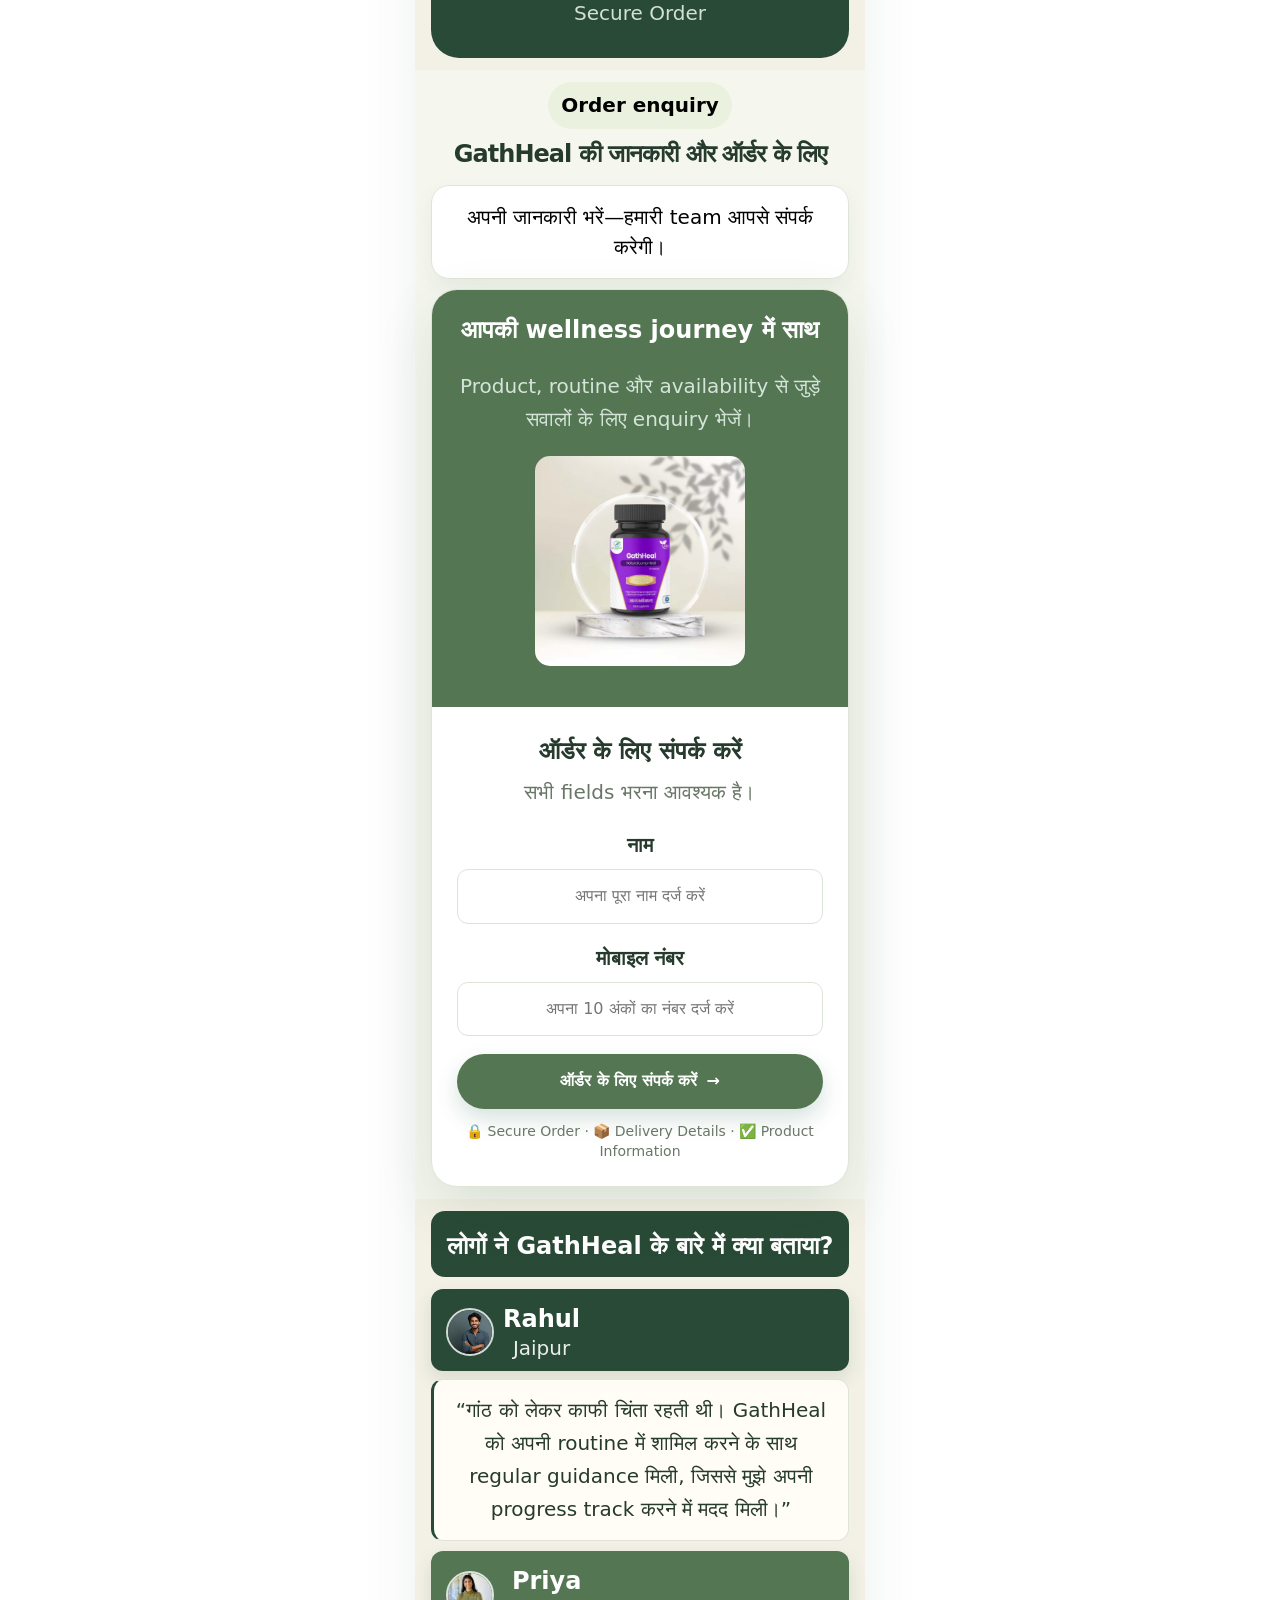
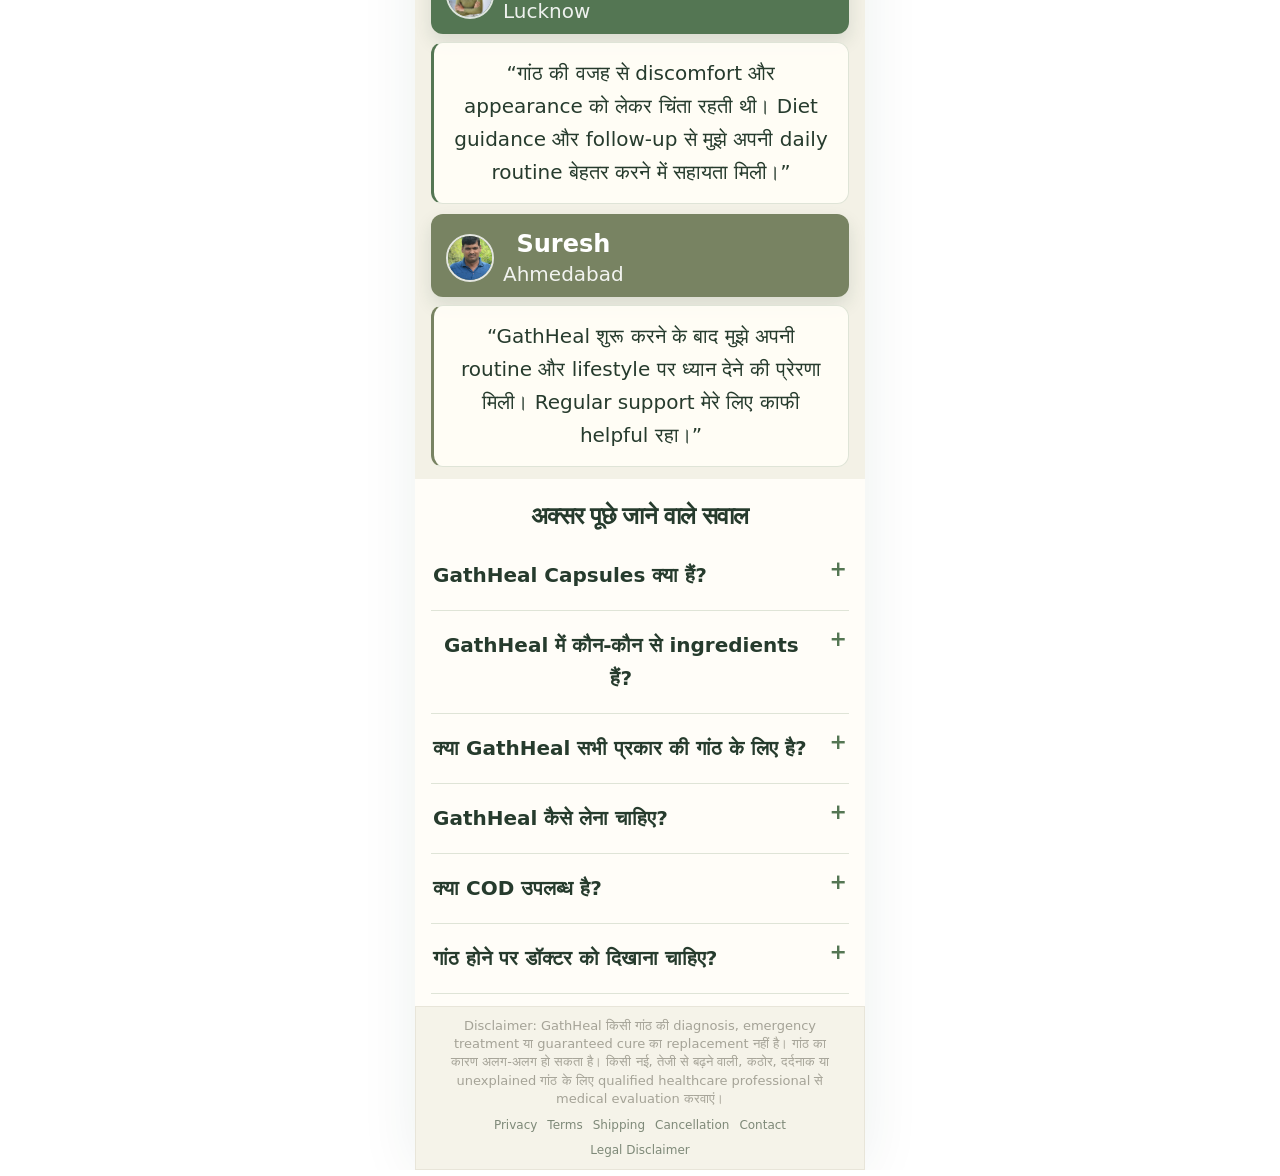
==== commit 751e8387: "add" ====
--- a/index.html
+++ b/index.html
@@ -95,6 +95,7 @@
     </section>
     <section class="section" id="about">
       <div class="container">
+        <h2 class="about-intro-heading">GathHeal Capsules चुनिंदा traditional Ayurvedic herbs से तैयार किया गया herbal formulation है।</h2>
         <div class="about-infographic-frame">
           <img class="about-support-infographic" src="images/gathheal-wellness-overview.png" alt="GathHeal Capsules with overall body wellness, healthy tissue support, daily herbal care and guided lifestyle routine" width="768" height="768" loading="lazy" decoding="async">
         </div>
